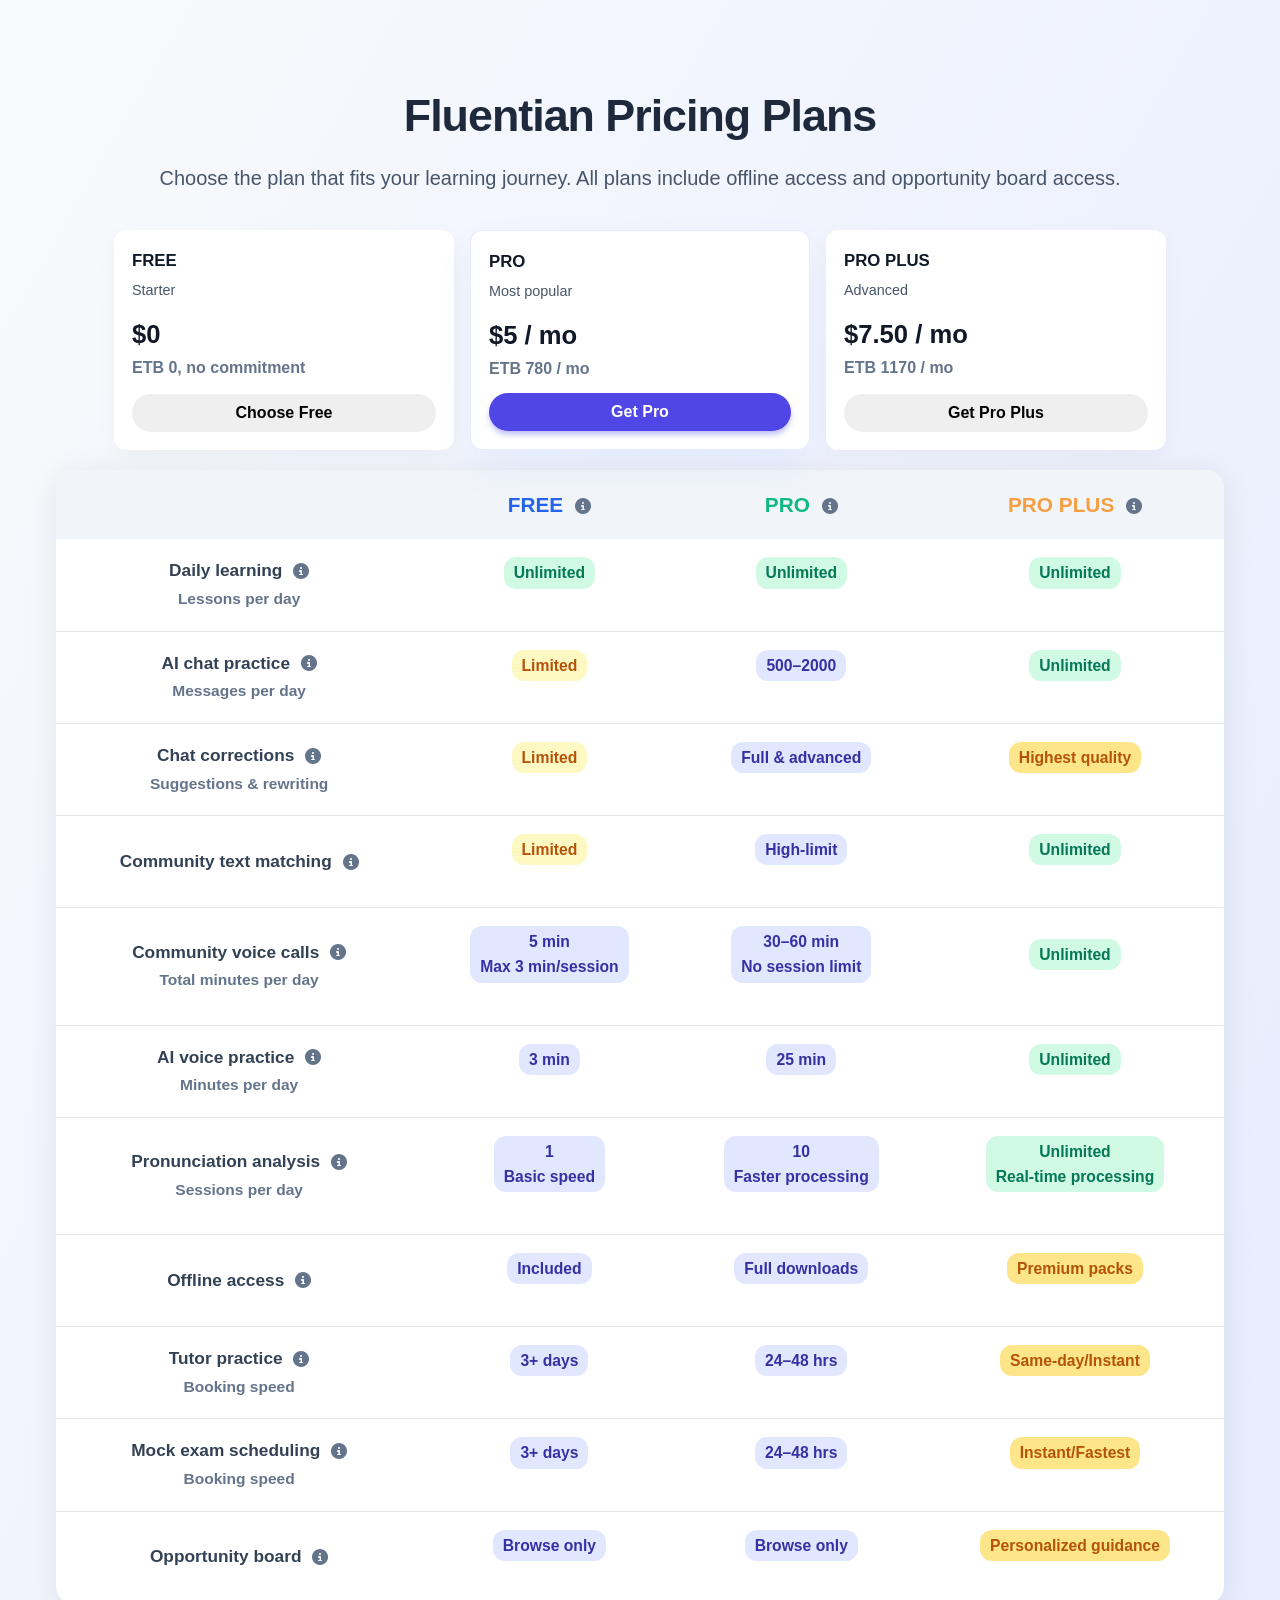
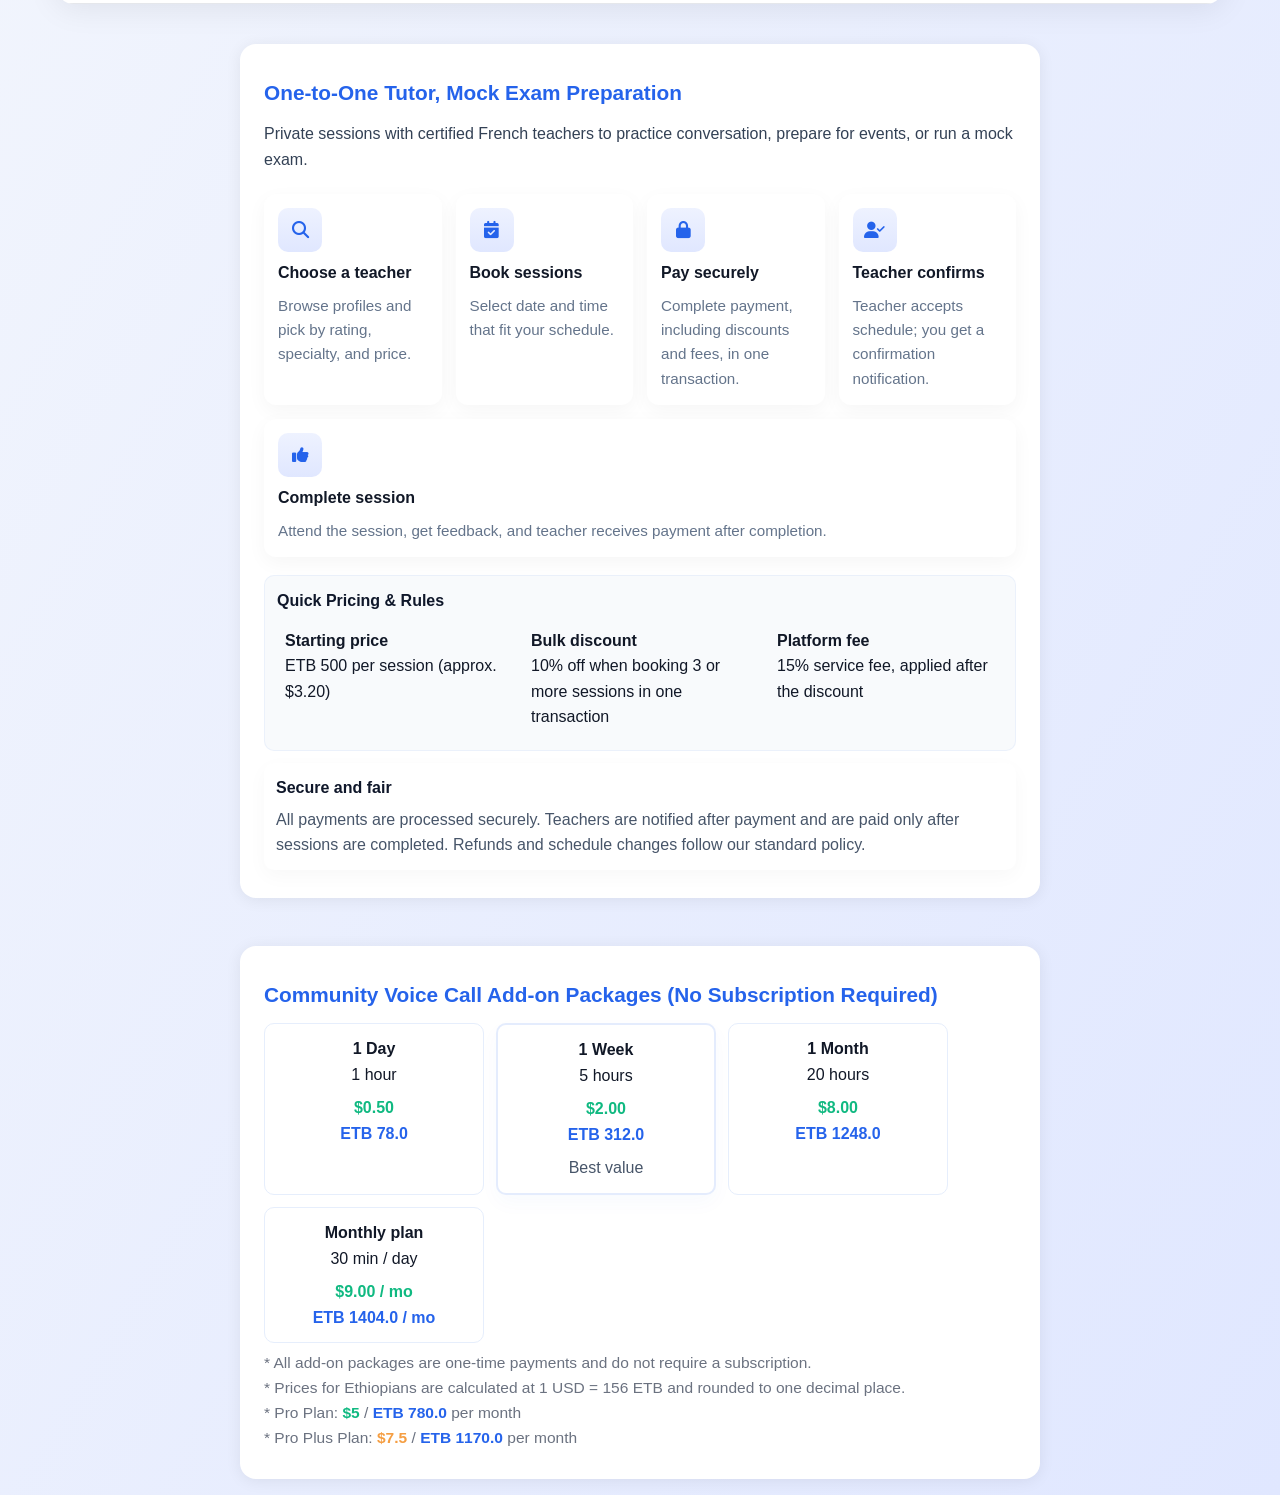
==== plan.html @ 59d79b96 "feat: enhance pricing plans with summary cards and updated tutor section" ====
<!DOCTYPE html>
<html lang="en">
<head>
        <link rel="stylesheet" href="https://cdnjs.cloudflare.com/ajax/libs/font-awesome/6.5.0/css/all.min.css">
    <meta charset="UTF-8">
    <meta name="viewport" content="width=device-width, initial-scale=1.0">
    <title>Fluentian Pricing Plans</title>
    <link rel="stylesheet" href="/styles.css">
    <style>
                .info-icon {
                    display: inline-block;
                    margin-left: 6px;
                    color: #64748b;
                    font-size: 1rem;
                    cursor: pointer;
                    vertical-align: middle;
                    position: relative;
                }
                .info-tooltip {
                    visibility: hidden;
                    opacity: 0;
                    width: 260px;
                    background: #1e293b;
                    color: #fff;
                    text-align: left;
                    border-radius: 8px;
                    padding: 10px 14px;
                    position: absolute;
                    z-index: 10;
                    left: 50%;
                    top: 120%;
                    transform: translateX(-50%);
                    font-size: 0.97rem;
                    box-shadow: 0 2px 12px rgba(0,0,0,0.13);
                    transition: opacity 0.2s;
                    pointer-events: none;
                }
                .info-icon:hover .info-tooltip,
                .info-icon:focus .info-tooltip {
                    visibility: visible;
                    opacity: 1;
                    pointer-events: auto;
                }
        body {
            font-family: 'Segoe UI', Arial, sans-serif;
            background: linear-gradient(120deg, #f8fafc 0%, #e0e7ff 100%);
            margin: 0;
            padding: 0;
        }
        .plans-container {
            max-width: 1200px;
            margin: 48px auto 0 auto;
            padding: 32px 16px 16px 16px;
        }
        .plans-title {
            text-align: center;
            font-size: 2.8rem;
            font-weight: 800;
            margin-bottom: 10px;
            color: #1e293b;
            letter-spacing: -1px;
        }
        .plans-subtitle {
            text-align: center;
            font-size: 1.25rem;
            color: #475569;
            margin-bottom: 36px;
        }
        .pricing-table {
            width: 100%;
            border-collapse: separate;
            border-spacing: 0;
            background: #fff;
            border-radius: 18px;
            box-shadow: 0 4px 32px rgba(0,0,0,0.08);
            overflow: hidden;
        }
        .pricing-table th, .pricing-table td {
            padding: 18px 12px;
            text-align: center;
            font-size: 1.08rem;
        }
        .pricing-table th {
            background: #f1f5f9;
            color: #1e293b;
            font-size: 1.15rem;
            font-weight: 700;
        }
        .pricing-table td {
            color: #334155;
            border-bottom: 1px solid #e5e7eb;
        }
        .plan-header {
            font-size: 1.3rem;
            font-weight: 700;
            color: #2563eb;
        }
        .plan-header.pro {
            color: #10b981;
        }
        .plan-header.proplus {
            color: #f59e42;
        }
        .plan-price {
            font-size: 1.5rem;
            font-weight: 800;
            margin-bottom: 2px;
        }
        .plan-price-etb {
            font-size: 1.05rem;
            color: #64748b;
            font-weight: 600;
        }
        .badge {
            display: inline-block;
            padding: 3px 10px;
            border-radius: 12px;
            font-size: 0.98rem;
            font-weight: 600;
            background: #e0e7ff;
            color: #3730a3;
        }
        .badge.unlimited {
            background: #d1fae5;
            color: #047857;
        }
        .badge.limited {
            background: #fef9c3;
            color: #b45309;
        }
        .badge.pro {
            background: #bbf7d0;
            color: #065f46;
        }
        .badge.proplus {
            background: #fde68a;
            color: #b45309;
        }
        .feature-title {
            text-align: left;
            font-weight: 600;
            color: #334155;
        }
        .feature-desc {
            font-size: 0.97rem;
            color: #64748b;
            margin-top: 2px;
        }
        @media (max-width: 900px) {
            .pricing-table th, .pricing-table td {
                padding: 12px 4px;
                font-size: 0.98rem;
            }
        }
        .addon-section {
            margin: 48px auto 0 auto;
            max-width: 800px;
            background: #fff;
            border-radius: 16px;
            box-shadow: 0 2px 16px rgba(0,0,0,0.07);
            padding: 32px 24px 28px 24px;
        }
        .addon-title {
            font-size: 1.3rem;
            font-weight: 700;
            color: #2563eb;
            margin-bottom: 12px;
        }
        .addon-table {
            width: 100%;
            border-collapse: collapse;
            margin-bottom: 12px;
        }
        .addon-table th, .addon-table td {
            border: 1px solid #e5e7eb;
            padding: 10px 8px;
            text-align: center;
        }
        .addon-table th {
            background: #f3f4f6;
            font-weight: 600;
        }
        .addon-note {
            color: #6b7280;
            font-size: 0.97rem;
            margin-top: 8px;
        }
        .price-tag {
            font-weight: 700;
            color: #10b981;
        }
        .price-tag.proplus {
            color: #f59e42;
        }
        .price-tag.etb {
            color: #2563eb;
        }
        /* Plan summary cards */
        .cards-row{display:flex;gap:16px;justify-content:center;margin-bottom:20px}
        .plan-summary{flex:1;max-width:340px;background:#fff;border-radius:12px;padding:18px;box-shadow:0 6px 20px rgba(2,6,23,0.04);display:flex;flex-direction:column}
        .plan-summary .title{font-weight:800;font-size:1.05rem}
        .plan-summary .tag{font-size:0.9rem;color:#475569;margin-top:4px}
        .plan-summary .price{font-size:1.6rem;font-weight:900;margin-top:12px}
        .plan-summary .price-sub{color:#64748b;font-weight:600}
        .plan-summary .cta{margin-top:auto}
        /* How it works component */
        .how-grid{display:flex;gap:14px;flex-wrap:wrap;margin-top:22px;margin-bottom:18px}
        .how-step{flex:1 1 160px;min-width:160px;background:#fff;border-radius:12px;padding:14px;box-shadow:0 6px 20px rgba(2,6,23,0.04);display:flex;flex-direction:column;align-items:flex-start;gap:8px}
        .how-step .icon{width:44px;height:44px;border-radius:10px;background:linear-gradient(180deg,#eef2ff,#e0e7ff);display:flex;align-items:center;justify-content:center;color:#2563eb;font-size:1.05rem}
        .how-step .step-title{font-weight:700;font-size:1rem}
        .how-step .step-sub{color:#64748b;font-size:0.95rem}
        .info-box{background:#f8fafc;border:1px solid rgba(37,99,235,0.06);padding:12px;border-radius:10px;margin-top:12px}
        .info-grid{display:flex;gap:12px;flex-wrap:wrap}
        .info-item{flex:1 1 160px;min-width:160px;padding:8px}
        .trust-note{background:#fff;padding:12px;border-radius:10px;box-shadow:0 6px 20px rgba(2,6,23,0.03);margin-top:12px}
    </style>
</head>
<body>
    <div class="plans-container">
        <div class="plans-title">Fluentian Pricing Plans</div>
        <div class="plans-subtitle">Choose the plan that fits your learning journey. All plans include offline access and opportunity board access.</div>
        <!-- Plan cards summary -->
        <div class="cards-row">
            <div class="plan-summary">
                <div class="title">FREE</div>
                <div class="tag">Starter</div>
                <div class="price">$0</div>
                <div class="price-sub">ETB 0, no commitment</div>
                <div class="cta"><button class="btn btn-outline-primary" style="width:100%;padding:10px 12px;font-weight:700;margin-top:12px">Choose Free</button></div>
            </div>
            <div class="plan-summary" style="box-shadow:0 18px 40px rgba(37,99,235,0.06);border:1px solid rgba(37,99,235,0.12)">
                <div class="title">PRO</div>
                <div class="tag">Most popular</div>
                <div class="price">$5 / mo</div>
                <div class="price-sub">ETB 780 / mo</div>
                <div class="cta"><button class="btn btn-primary" style="width:100%;padding:10px 12px;font-weight:700;margin-top:12px">Get Pro</button></div>
            </div>
            <div class="plan-summary">
                <div class="title">PRO PLUS</div>
                <div class="tag">Advanced</div>
                <div class="price">$7.50 / mo</div>
                <div class="price-sub">ETB 1170 / mo</div>
                <div class="cta"><button class="btn btn-outline-primary" style="width:100%;padding:10px 12px;font-weight:700;margin-top:12px">Get Pro Plus</button></div>
            </div>
        </div>

        <table class="pricing-table">
            <tr>
                <th class="feature-title"></th>
                <th>
                    <div class="plan-header">FREE
                        <span class="info-icon" tabindex="0">
                            <i class="fa-solid fa-circle-info"></i>
                            <span class="info-tooltip">No cost. Basic access to all core features with limited usage and slower processing.</span>
                        </span>
                    </div>
                </th>
                <th>
                    <div class="plan-header pro">PRO
                        <span class="info-icon" tabindex="0">
                            <i class="fa-solid fa-circle-info"></i>
                            <span class="info-tooltip">Paid plan with higher usage limits, faster processing, and advanced corrections.</span>
                        </span>
                    </div>
                </th>
                <th>
                    <div class="plan-header proplus">PRO PLUS
                        <span class="info-icon" tabindex="0">
                            <i class="fa-solid fa-circle-info"></i>
                            <span class="info-tooltip">Top-tier plan with unlimited usage, fastest processing, and premium features.</span>
                        </span>
                    </div>
                </th>
            </tr>
                        <!-- feature rows continue -->
            <tr>
                <td class="feature-title">Daily learning
                    <span class="info-icon" tabindex="0">
                        <i class="fa-solid fa-circle-info"></i>
                        <span class="info-tooltip">Number of language lessons you can complete each day.</span>
                    </span><br>
                    <span class="feature-desc">Lessons per day</span>
                </td>
                <td><span class="badge unlimited">Unlimited</span></td>
                <td><span class="badge unlimited">Unlimited</span></td>
                <td><span class="badge unlimited">Unlimited</span></td>
            </tr>
            <tr>
                <td class="feature-title">AI chat practice
                    <span class="info-icon" tabindex="0">
                        <i class="fa-solid fa-circle-info"></i>
                        <span class="info-tooltip">Converse with Fluentian's AI for language practice. Limit is messages you can send per day.</span>
                    </span><br>
                    <span class="feature-desc">Messages per day</span>
                </td>
                <td><span class="badge limited">Limited</span></td>
                <td><span class="badge">500–2000</span></td>
                <td><span class="badge unlimited">Unlimited</span></td>
            </tr>
            <tr>
                <td class="feature-title">Chat corrections
                    <span class="info-icon" tabindex="0">
                        <i class="fa-solid fa-circle-info"></i>
                        <span class="info-tooltip">AI-powered grammar correction and rewriting suggestions for your chat messages.</span>
                    </span><br>
                    <span class="feature-desc">Suggestions & rewriting</span>
                </td>
                <td><span class="badge limited">Limited</span></td>
                <td><span class="badge">Full & advanced</span></td>
                <td><span class="badge proplus">Highest quality</span></td>
            </tr>
            <tr>
                <td class="feature-title">Community text matching
                    <span class="info-icon" tabindex="0">
                        <i class="fa-solid fa-circle-info"></i>
                        <span class="info-tooltip">Connect with other learners for text-based language exchange and practice.</span>
                    </span>
                </td>
                <td><span class="badge limited">Limited</span></td>
                <td><span class="badge">High-limit</span></td>
                <td><span class="badge unlimited">Unlimited</span></td>
            </tr>
            <tr>
                <td class="feature-title">Community voice calls
                    <span class="info-icon" tabindex="0">
                        <i class="fa-solid fa-circle-info"></i>
                        <span class="info-tooltip">Practice speaking with other users via voice calls. Limit is total minutes per day.</span>
                    </span><br>
                    <span class="feature-desc">Total minutes per day</span>
                </td>
                <td><span class="badge">5 min<br>Max 3 min/session</span></td>
                <td><span class="badge">30–60 min<br>No session limit</span></td>
                <td><span class="badge unlimited">Unlimited</span></td>
            </tr>
            <tr>
                <td class="feature-title">AI voice practice
                    <span class="info-icon" tabindex="0">
                        <i class="fa-solid fa-circle-info"></i>
                        <span class="info-tooltip">Speak with the AI to practice pronunciation and fluency. Limit is minutes per day.</span>
                    </span><br>
                    <span class="feature-desc">Minutes per day</span>
                </td>
                <td><span class="badge">3 min</span></td>
                <td><span class="badge">25 min</span></td>
                <td><span class="badge unlimited">Unlimited</span></td>
            </tr>
            <tr>
                <td class="feature-title">Pronunciation analysis
                    <span class="info-icon" tabindex="0">
                        <i class="fa-solid fa-circle-info"></i>
                        <span class="info-tooltip">AI analyzes your pronunciation and gives feedback. Limit is sessions per day and processing speed.</span>
                    </span><br>
                    <span class="feature-desc">Sessions per day</span>
                </td>
                <td><span class="badge">1<br>Basic speed</span></td>
                <td><span class="badge">10<br>Faster processing</span></td>
                <td><span class="badge unlimited">Unlimited<br>Real-time processing</span></td>
            </tr>
            <tr>
                <td class="feature-title">Offline access
                    <span class="info-icon" tabindex="0">
                        <i class="fa-solid fa-circle-info"></i>
                        <span class="info-tooltip">Access lessons and features without an internet connection.</span>
                    </span>
                </td>
                <td><span class="badge">Included</span></td>
                <td><span class="badge">Full downloads</span></td>
                <td><span class="badge proplus">Premium packs</span></td>
            </tr>
            <tr>
                <td class="feature-title">Tutor practice
                    <span class="info-icon" tabindex="0">
                        <i class="fa-solid fa-circle-info"></i>
                        <span class="info-tooltip">Book sessions with a French teacher to practice conversation, discuss any topic, or prepare for an event.</span>
                    </span><br>
                    <span class="feature-desc">Booking speed</span>
                </td>
                <td><span class="badge">3+ days</span></td>
                <td><span class="badge">24–48 hrs</span></td>
                <td><span class="badge proplus">Same-day/Instant</span></td>
            </tr>
            <tr>
                <td class="feature-title">Mock exam scheduling
                    <span class="info-icon" tabindex="0">
                        <i class="fa-solid fa-circle-info"></i>
                        <span class="info-tooltip">Book a mock French exam to practice and assess your skills. Shows minimum waiting time for scheduling.</span>
                    </span><br>
                    <span class="feature-desc">Booking speed</span>
                </td>
                <td><span class="badge">3+ days</span></td>
                <td><span class="badge">24–48 hrs</span></td>
                <td><span class="badge proplus">Instant/Fastest</span></td>
            </tr>
                <tr>
                    <td class="feature-title">Opportunity board
                        <span class="info-icon" tabindex="0">
                            <i class="fa-solid fa-circle-info"></i>
                            <span class="info-tooltip">Browse job, internship, and learning opportunities. Pro Plus includes personalized guidance.</span>
                        </span>
                    </td>
                    <td><span class="badge">Browse only</span></td>
                    <td><span class="badge">Browse only</span></td>
                    <td><span class="badge proplus">Personalized guidance</span></td>
                </tr>
            <!-- removed duplicate price row, prices shown in cards above -->
        </table>
        <!-- Add-on Packages Section -->
                <!-- One-to-One Tutor: How It Works (visual) -->
                        <div class="addon-section" style="margin-top:40px;">
                            <div class="addon-title">One-to-One Tutor, Mock Exam Preparation</div>
                            <div style="color:#334155;margin-top:10px;">Private sessions with certified French teachers to practice conversation, prepare for events, or run a mock exam.</div>
                            <div class="how-grid">
                                <div class="how-step">
                                    <div class="icon"><i class="fa-solid fa-magnifying-glass"></i></div>
                                    <div class="step-title">Choose a teacher</div>
                                    <div class="step-sub">Browse profiles and pick by rating, specialty, and price.</div>
                                </div>
                                <div class="how-step">
                                    <div class="icon"><i class="fa-solid fa-calendar-check"></i></div>
                                    <div class="step-title">Book sessions</div>
                                    <div class="step-sub">Select date and time that fit your schedule.</div>
                                </div>
                                <div class="how-step">
                                    <div class="icon"><i class="fa-solid fa-lock"></i></div>
                                    <div class="step-title">Pay securely</div>
                                    <div class="step-sub">Complete payment, including discounts and fees, in one transaction.</div>
                                </div>
                                <div class="how-step">
                                    <div class="icon"><i class="fa-solid fa-user-check"></i></div>
                                    <div class="step-title">Teacher confirms</div>
                                    <div class="step-sub">Teacher accepts schedule; you get a confirmation notification.</div>
                                </div>
                                <div class="how-step">
                                    <div class="icon"><i class="fa-solid fa-thumbs-up"></i></div>
                                    <div class="step-title">Complete session</div>
                                    <div class="step-sub">Attend the session, get feedback, and teacher receives payment after completion.</div>
                                </div>
                            </div>
                            <div class="info-box">
                                <div style="font-weight:700;margin-bottom:6px;color:#0f172a">Quick Pricing & Rules</div>
                                <div class="info-grid">
                                    <div class="info-item"><strong>Starting price</strong><div>ETB 500 per session (approx. $3.20)</div></div>
                                    <div class="info-item"><strong>Bulk discount</strong><div>10% off when booking 3 or more sessions in one transaction</div></div>
                                    <div class="info-item"><strong>Platform fee</strong><div>15% service fee, applied after the discount</div></div>
                                </div>
                            </div>
                            <div class="trust-note">
                                <div style="font-weight:700;margin-bottom:6px;color:#0f172a">Secure and fair</div>
                                <div style="color:#475569">All payments are processed securely. Teachers are notified after payment and are paid only after sessions are completed. Refunds and schedule changes follow our standard policy.</div>
                            </div>
                        </div>
        <div class="addon-section">
            <div class="addon-title">Community Voice Call Add-on Packages (No Subscription Required)</div>
            <div style="display:flex;gap:12px;flex-wrap:wrap;margin-top:12px;">
                <div style="flex:1 1 180px;max-width:220px;background:#fff;border-radius:10px;padding:12px;text-align:center;border:1px solid #e6eefc;">
                    <div style="font-weight:700">1 Day</div>
                    <div class="meta">1 hour</div>
                    <div class="price-tag" style="margin-top:8px;font-weight:800">$0.50</div>
                    <div class="price-tag etb">ETB 78.0</div>
                </div>
                <div style="flex:1 1 180px;max-width:220px;background:#fff;border-radius:10px;padding:12px;text-align:center;border:2px solid rgba(37,99,235,0.12);box-shadow:0 8px 20px rgba(37,99,235,0.03);">
                    <div style="font-weight:700">1 Week</div>
                    <div class="meta">5 hours</div>
                    <div class="price-tag" style="margin-top:8px;font-weight:800">$2.00</div>
                    <div class="price-tag etb">ETB 312.0</div>
                    <div class="meta" style="margin-top:8px;color:#475569">Best value</div>
                </div>
                <div style="flex:1 1 180px;max-width:220px;background:#fff;border-radius:10px;padding:12px;text-align:center;border:1px solid #e6eefc;">
                    <div style="font-weight:700">1 Month</div>
                    <div class="meta">20 hours</div>
                    <div class="price-tag" style="margin-top:8px;font-weight:800">$8.00</div>
                    <div class="price-tag etb">ETB 1248.0</div>
                </div>
                <div style="flex:1 1 180px;max-width:220px;background:#fff;border-radius:10px;padding:12px;text-align:center;border:1px solid #e6eefc;">
                    <div style="font-weight:700">Monthly plan</div>
                    <div class="meta">30 min / day</div>
                    <div class="price-tag" style="margin-top:8px;font-weight:800">$9.00 / mo</div>
                    <div class="price-tag etb">ETB 1404.0 / mo</div>
                </div>
            </div>
            <div class="addon-note">
                * All add-on packages are one-time payments and do not require a subscription.<br>
                * Prices for Ethiopians are calculated at 1 USD = 156 ETB and rounded to one decimal place.<br>
                * Pro Plan: <span class="price-tag">$5</span> / <span class="price-tag etb">ETB 780.0</span> per month<br>
                * Pro Plus Plan: <span class="price-tag proplus">$7.5</span> / <span class="price-tag etb">ETB 1170.0</span> per month
            </div>
        </div>
    </div>
</body>
</html>
---- styles.css ----
:root {
    /* Colors */
    --primary: #4F46E5;
    --primary-light: #818CF8;
    --secondary: #06B6D4;
    --dark: #1F2937;
    --light: #F9FAFB;
    --gray: #6B7280;
    --text-main: #111827;
    --text-secondary: #4B5563;
    
    /* Gradients */
    --bg-gradient: linear-gradient(135deg, #F9FAFB 0%, #EFF6FF 100%);
    --text-gradient: linear-gradient(90deg, #4F46E5 0%, #06B6D4 100%);
    --card-bg: rgba(255, 255, 255, 0.9);
    
    /* Shadows */
    --shadow-sm: 0 1px 2px 0 rgba(0, 0, 0, 0.05);
    --shadow-md: 0 4px 6px -1px rgba(0, 0, 0, 0.1), 0 2px 4px -1px rgba(0, 0, 0, 0.06);
    --shadow-lg: 0 10px 15px -3px rgba(0, 0, 0, 0.1), 0 4px 6px -2px rgba(0, 0, 0, 0.05);
    
    /* Spacing */
    --container-width: 1200px;
    --radius-md: 0.5rem;
    --radius-lg: 1rem;
    --radius-full: 9999px;
    
    /* Transition */
    --transition: all 0.3s cubic-bezier(0.4, 0, 0.2, 1);
}

/* Dark Mode Variables */
body.dark-mode {
    --text-main: #F9FAFB;
    --text-secondary: #D1D5DB;
    --bg-gradient: linear-gradient(135deg, #111827 0%, #0F172A 100%);
    --card-bg: rgba(31, 41, 55, 0.8);
    --light: #1F2937;
}

* {
    margin: 0;
    padding: 0;
    box-sizing: border-box;
    font-family: 'Inter', sans-serif;
}

html {
    scroll-behavior: smooth;
    overflow-x: hidden;
}

body {
    background: var(--bg-gradient);
    color: var(--text-main);
    line-height: 1.6;
    transition: background 0.3s ease, color 0.3s ease;
}

h1, h2, h3, h4, .logo-text {
    font-family: 'Poppins', sans-serif;
    color: var(--text-main);
}

a {
    text-decoration: none;
    color: inherit;
}

ul {
    list-style: none;
}

.container {
    max-width: var(--container-width);
    margin: 0 auto;
    padding: 0 20px;
}

.gradient-text, .highlight {
    background: var(--text-gradient);
    -webkit-background-clip: text;
    -webkit-text-fill-color: transparent;
    font-weight: 700;
}

.btn {
    display: inline-block;
    padding: 12px 28px;
    border-radius: var(--radius-full);
    font-weight: 600;
    cursor: pointer;
    transition: var(--transition);
    border: none;
    font-size: 1rem;
}

.btn-primary {
    background: var(--primary);
    color: white;
    box-shadow: 0 4px 6px -1px rgba(79, 70, 229, 0.4);
}

.btn-primary:hover {
    transform: translateY(-2px);
    box-shadow: 0 8px 10px -2px rgba(79, 70, 229, 0.5);
    background: #4338ca;
}

/* Navbar */
.navbar {
    position: fixed;
    top: 0;
    width: 100%;
    z-index: 1000;
    padding: 20px 0;
    transition: var(--transition);
    -webkit-backdrop-filter: blur(10px);
    backdrop-filter: blur(10px);
    background: rgba(255, 255, 255, 0.1);
}

.navbar.scrolled {
    background: var(--card-bg);
    box-shadow: var(--shadow-sm);
    padding: 15px 0;
}

.navbar .container {
    display: flex;
    justify-content: space-between;
    align-items: center;
}

.logo {
    display: flex;
    align-items: center;
    gap: 12px;
    font-size: 1.5rem;
    font-weight: 700;
}

.logo-img {
    height: 40px;
    width: auto;
    border-radius: 8px;
}

.nav-links {
    display: flex;
    align-items: center;
    gap: 32px;
}

.nav-links a {
    font-weight: 500;
    font-size: 0.95rem;
    transition: color 0.2s;
    color: var(--text-secondary);
}

.nav-links a:hover {
    color: var(--primary);
}

.nav-cta {
    padding: 10px 24px;
    font-size: 0.9rem;
}

.theme-toggle {
    background: none;
    border: none;
    cursor: pointer;
    font-size: 1.2rem;
    color: var(--text-secondary);
    transition: color 0.2s;
}

.theme-toggle:hover {
    color: var(--primary);
}

.mobile-menu-btn {
    display: none;
    font-size: 1.5rem;
    cursor: pointer;
}

/* Mobile Menu */
.mobile-menu {
    position: fixed;
    top: 0;
    left: 100%;
    width: 100%;
    height: 100vh;
    background: var(--card-bg);
    z-index: 2000;
    transition: left 0.3s ease;
    display: flex;
    flex-direction: column;
    padding: 20px;
    /* Ensure dark text in light mode, light text in dark mode is handled by body inheritance usually, 
       but mobile-menu sits on top. 
       Let's ensure it uses var(--card-bg) which is dark in dark mode. */
    color: var(--text-main);
}

/* Partners Section */
.partners-section {
    padding: 20px 0;
    text-align: center;
    background: rgba(255, 255, 255, 0.4);
}

.partners-title {
    font-size: 0.8rem;
    color: var(--text-secondary);
    text-transform: uppercase;
    letter-spacing: 1.5px;
    margin-bottom: 16px;
    font-weight: 600;
}

.partners-grid {
    display: flex;
    justify-content: center;
    gap: 32px;
}

.partner-card {
    transition: var(--transition);
}

.partner-logo {
    display: flex;
    align-items: center;
    gap: 12px;
    font-weight: 700;
    font-size: 0.95rem;
    color: #4B5563;
    background: white;
    padding: 10px 20px;
    border-radius: 50px;
    box-shadow: var(--shadow-sm);
    animation: float 4s ease-in-out infinite;
    cursor: pointer;
}

.hcl-logo-img {
    width: 30px;
    height: 30px;
    border-radius: 50%;
    object-fit: cover;
}

.placeholder-logo {
    display: none;
}

/* Cultural Feature Specific */
.cultural-card {
    border-color: #FCD34D;
}
.culture-icon {
    background: linear-gradient(135deg, #F59E0B, #D97706);
}

/* Contribution Section */
.contribution-section {
    padding: 100px 0;
    background: linear-gradient(to bottom, transparent, rgba(79, 70, 229, 0.05));
}

.contribution-grid {
    display: grid;
    grid-template-columns: repeat(auto-fit, minmax(300px, 1fr));
    gap: 30px;
}

.contrib-card {
    background: var(--card-bg);
    padding: 32px;
    border-radius: var(--radius-lg);
    box-shadow: var(--shadow-sm);
    transition: var(--transition);
    border: 1px solid rgba(0,0,0,0.05);
    text-align: center;
    display: flex;
    flex-direction: column;
    align-items: center;
    cursor: pointer;
}

.contrib-card:hover {
    transform: translateY(-8px);
    box-shadow: var(--shadow-lg);
}

.c-icon {
    font-size: 2rem;
    color: var(--primary);
    margin-bottom: 20px;
    background: #EEF2FF;
    width: 60px;
    height: 60px;
    border-radius: 50%;
    display: flex;
    align-items: center;
    justify-content: center;
}

.contrib-card h3 {
    margin-bottom: 12px;
}

.contrib-card p {
    color: var(--text-secondary);
    margin-bottom: 24px;
    flex-grow: 1;
}

.c-link {
    font-weight: 600;
    color: var(--primary);
    display: flex;
    align-items: center;
    gap: 8px;
    transition: gap 0.2s;
}

.c-link:hover {
    gap: 12px;
}

.c-socials {
    display: flex;
    gap: 16px;
    font-size: 1.5rem;
    color: var(--text-secondary);
}

.c-socials a:hover {
    color: var(--primary);
}

.contact-direct {
    text-align: center;
    margin-top: 50px;
    color: var(--text-secondary);
}

.contact-direct a {
    color: var(--primary);
    text-decoration: underline;
}

/* Team Section */
.team-section {
    padding: 80px 0;
}

.team-grid {
    display: flex;
    justify-content: center;
    gap: 40px;
    flex-wrap: wrap;
}

.team-card {
    background: var(--card-bg);
    padding: 30px;
    border-radius: 20px;
    text-align: center;
    width: 250px;
    box-shadow: var(--shadow-sm);
    transition: var(--transition);
    cursor: pointer;
}

.team-card:hover {
    transform: translateY(-5px);
    box-shadow: var(--shadow-md);
}

.member-img {
    width: 100px;
    height: 100px;
    background: #E5E7EB;
    border-radius: 50%;
    margin: 0 auto 20px;
    display: flex;
    align-items: center;
    justify-content: center;
    font-size: 2.5rem;
    color: #9CA3AF;
    overflow: hidden;
}

.role {
    color: var(--primary);
    font-weight: 500;
    font-size: 0.9rem;
    margin-bottom: 12px;
}

.team-social {
    color: #6B7280;
    font-size: 0.85rem;
    display: inline-flex;
    align-items: center;
    gap: 6px;
}

.team-social:hover {
    color: #0077b5;
}

/* FAQ Section */
.faq-section {
    padding: 60px 0;
    max-width: 800px;
    margin: 0 auto;
}

.accordion-item {
    border-bottom: 1px solid rgba(0,0,0,0.1);
    margin-bottom: 10px;
}

.accordion-header {
    background: var(--card-bg);
    padding: 20px;
    font-weight: 600;
    cursor: pointer;
    display: flex;
    justify-content: space-between;
    align-items: center;
    border-radius: 8px;
    transition: background 0.2s;
}

.accordion-header:hover {
    background: rgba(79, 70, 229, 0.05);
}

.accordion-header.active .fa-chevron-down {
    transform: rotate(180deg);
}

.accordion-content {
    background: var(--card-bg);
    max-height: 0;
    overflow: hidden;
    transition: max-height 0.3s ease-out;
    padding: 0 20px;
    border-radius: 0 0 8px 8px;
}

.accordion-content p {
    padding: 15px 0 25px;
    color: var(--text-secondary);
}

/* Messages */
#form-msg {
    margin-top: 10px;
    color: #10B981;
    font-weight: 600;
}

/* Dark Mode Overrides for New Sections */
body.dark-mode .launch-card {
    background: #1F2937; /* Dark gray */
    border-color: #374151;
}

body.dark-mode .status-badge {
    background: rgba(16, 185, 129, 0.2);
    color: #34D399;
}

body.dark-mode .launch-form input {
    background: #374151;
    border-color: #4B5563;
    color: white;
}

body.dark-mode .store-btn.web-btn {
    background: #1F2937;
    color: white;
    border-color: #4B5563;
}

body.dark-mode .main-progress-bar {
    background: #374151;
}

body.dark-mode .progress-label {
    color: #D1D5DB;
}

body.dark-mode .launch-text {
    color: #9CA3AF;
}

body.dark-mode .platforms-preview h3 {
    color: #9CA3AF;
}

body.dark-mode .perk-item {
    color: #E5E7EB;
}

/* Base Styles */
.mobile-menu.active {
    left: 0;
}

.mobile-menu-header {
    display: flex;
    justify-content: space-between;
    align-items: center;
    margin-bottom: 40px;
}

.close-menu-btn {
    background: none;
    border: none;
    font-size: 1.8rem;
    cursor: pointer;
    color: var(--text-main);
}

.mobile-links {
    display: flex;
    flex-direction: column;
    gap: 24px;
    align-items: center;
}

.mobile-links a {
    font-size: 1.2rem;
    font-weight: 600;
}

/* Hero Section */
.hero {
    padding-top: 140px;
    padding-bottom: 80px;
    position: relative;
    overflow: hidden;
}

.hero-container {
    display: grid;
    grid-template-columns: 1fr 1fr;
    gap: 60px;
    align-items: center;
}

.badge {
    display: inline-block;
    padding: 6px 12px;
    background: rgba(79, 70, 229, 0.1);
    color: var(--primary);
    border-radius: var(--radius-full);
    font-size: 0.85rem;
    font-weight: 600;
    margin-bottom: 24px;
}

.hero h1 {
    font-size: 3.5rem;
    line-height: 1.2;
    margin-bottom: 24px;
    letter-spacing: -0.02em;
}

.hero-text {
    font-size: 1.2rem;
    color: var(--text-secondary);
    margin-bottom: 40px;
    max-width: 500px;
}

.hero-form {
    margin-bottom: 40px;
}

.input-group {
    display: flex;
    gap: 12px;
}

.input-group input {
    flex: 1;
    padding: 12px 20px;
    border-radius: var(--radius-full);
    border: 1px solid #E5E7EB;
    outline: none;
    font-size: 1rem;
    transition: var(--transition);
    background: var(--card-bg);
    color: var(--text-main);
}

.input-group input:focus {
    border-color: var(--primary);
    box-shadow: 0 0 0 3px rgba(79, 70, 229, 0.1);
}

.supported-preview {
    display: flex;
    align-items: center;
    gap: 16px;
    font-size: 0.9rem;
    color: var(--text-secondary);
}

.lang-icons {
    display: flex;
    gap: 8px;
    font-size: 1.5rem;
}

/* Hero Mockup */
.hero-visual {
    position: relative;
}

.app-mockup {
    background: var(--card-bg);
    border-radius: 20px;
    box-shadow: var(--shadow-lg);
    padding: 20px;
    border: 1px solid rgba(0,0,0,0.05);
    position: relative;
    backdrop-filter: blur(10px);
}

.mockup-header {
    display: flex;
    gap: 6px;
    margin-bottom: 20px;
}

.dot {
    width: 10px;
    height: 10px;
    border-radius: 50%;
    background: #E5E7EB;
}

.dot:nth-child(1) { background: #EF4444; }
.dot:nth-child(2) { background: #F59E0B; }
.dot:nth-child(3) { background: #10B981; }

.mockup-screen {
    background: var(--light);
    border-radius: 12px;
    padding: 20px;
    min-height: 300px;
}

.chat-bubble {
    padding: 12px 16px;
    border-radius: 12px;
    margin-bottom: 12px;
    max-width: 80%;
    font-size: 0.9rem;
}

.chat-bubble.left {
    background: white;
    border-bottom-left-radius: 2px;
    box-shadow: var(--shadow-sm);
    color: #374151;
}

.chat-bubble.right.ai {
    background: var(--primary);
    color: white;
    margin-left: auto;
    border-bottom-right-radius: 2px;
}

.lesson-card {
    background: white;
    padding: 12px;
    border-radius: 12px;
    margin-top: 20px;
    display: flex;
    align-items: center;
    gap: 12px;
    box-shadow: var(--shadow-sm);
}

.lesson-icon {
    width: 40px;
    height: 40px;
    background: #EEF2FF;
    color: var(--primary);
    border-radius: 8px;
    display: flex;
    align-items: center;
    justify-content: center;
}

.lesson-info {
    flex: 1;
}

.lesson-info h4 {
    font-size: 0.9rem;
    margin-bottom: 4px;
    color: #111827;
}

.progress-bar {
    height: 4px;
    background: #E5E7EB;
    border-radius: 2px;
    width: 100%;
}

.progress-bar .fill {
    height: 100%;
    background: var(--secondary);
    border-radius: 2px;
}

.float-card {
    position: absolute;
    background: white;
    padding: 10px 16px;
    border-radius: var(--radius-full);
    box-shadow: var(--shadow-lg);
    font-size: 0.9rem;
    font-weight: 600;
    color: var(--text-main);
    display: flex;
    align-items: center;
    gap: 8px;
    animation: float 3s ease-in-out infinite;
}

.float-1 { top: 40px; right: -20px; animation-delay: 0s; }
.float-2 { bottom: 40px; left: -20px; animation-delay: 1.5s; }

.float-card i { color: var(--primary); }

@keyframes float {
    0%, 100% { transform: translateY(0); }
    50% { transform: translateY(-10px); }
}

/* Challenge Section */
.challenge-section {
    padding: 100px 0;
}

.section-header {
    text-align: center;
    max-width: 600px;
    margin: 0 auto 60px;
}

.section-header h2 {
    font-size: 2.5rem;
    margin-bottom: 16px;
}

.section-header p {
    color: var(--text-secondary);
    font-size: 1.1rem;
}

.card-grid {
    display: grid;
    grid-template-columns: repeat(auto-fit, minmax(250px, 1fr));
    gap: 32px;
}

.feature-card {
    background: var(--card-bg);
    padding: 32px;
    border-radius: var(--radius-lg);
    box-shadow: var(--shadow-sm);
    transition: var(--transition);
    border: 1px solid rgba(0,0,0,0.03);
    text-align: left;
}

.feature-card:hover {
    transform: translateY(-8px);
    box-shadow: var(--shadow-lg);
    border-color: rgba(79, 70, 229, 0.3);
}

.icon-box {
    width: 50px;
    height: 50px;
    border-radius: 12px;
    display: flex;
    align-items: center;
    justify-content: center;
    font-size: 1.5rem;
    margin-bottom: 20px;
}

.icon-box.warning {
    background: #FFF7ED;
    color: #F97316;
}

.feature-card h3 {
    margin-bottom: 12px;
    font-size: 1.25rem;
}

.feature-card p {
    color: var(--text-secondary);
    font-size: 0.95rem;
}

/* Solution Section */
.solution-section {
    padding: 100px 0;
    background: rgba(79, 70, 229, 0.03);
}

.solutions-grid {
    display: grid;
    grid-template-columns: repeat(2, 1fr);
    gap: 32px;
}

.solution-card {
    background: var(--card-bg);
    padding: 24px;
    border-radius: var(--radius-lg);
    display: flex;
    gap: 20px;
    align-items: flex-start;
    transition: var(--transition);
    border: 1px solid rgba(0,0,0,0.05);
}

.solution-card:hover {
    background: white;
    box-shadow: var(--shadow-md);
}

.solution-card:last-child {
    grid-column: span 2;
    max-width: 600px;
    margin: 0 auto;
    width: 100%;
}

.sol-icon {
    width: 48px;
    height: 48px;
    min-width: 48px;
    border-radius: 50%;
    background: linear-gradient(135deg, var(--primary), var(--secondary));
    color: white;
    display: flex;
    align-items: center;
    justify-content: center;
    font-size: 1.2rem;
}

.sol-content h3 {
    margin-bottom: 8px;
    font-size: 1.1rem;
}

.sol-content p {
    color: var(--text-secondary);
    font-size: 0.95rem;
}

/* Preview Section */
.preview-section {
    padding: 100px 0;
}

.preview-block {
    display: flex;
    align-items: center;
    justify-content: space-between;
    gap: 60px;
    margin-bottom: 120px;
}

.preview-block:last-child {
    margin-bottom: 0;
}

/* .preview-block.reverse {
    flex-direction: row-reverse;
} */

.preview-text {
    flex: 1;
}

.preview-text h3 {
    font-size: 2rem;
    margin-bottom: 20px;
}

.preview-text p {
    color: var(--text-secondary);
    font-size: 1.1rem;
    margin-bottom: 24px;
}

.check-list li {
    display: flex;
    align-items: center;
    gap: 10px;
    margin-bottom: 12px;
    color: var(--text-main);
    font-weight: 500;
}

.check-list i {
    color: var(--secondary);
}

.preview-visual {
    flex: 1;
}

.visual-card {
    background: var(--card-bg);
    border-radius: 24px;
    padding: 30px;
    box-shadow: var(--shadow-lg);
    position: relative;
    overflow: hidden;
}

.lesson-row {
    display: flex;
    align-items: center;
    gap: 16px;
    padding: 16px;
    background: white;
    border-radius: 12px;
    margin-bottom: 16px;
    box-shadow: var(--shadow-sm);
    color: #111827;
}

.lesson-row.active {
    border: 2px solid var(--primary);
}

.l-icon {
    font-size: 1.5rem;
}

.l-info {
    flex: 1;
}

.l-info span {
    display: block;
    font-weight: 600;
    font-size: 1rem;
}

.l-info small {
    color: #6B7280;
}

/* AI Chat Preview Styles */
.ai-chat-card .msg {
    margin-bottom: 12px;
    padding: 10px 14px;
    border-radius: 12px;
    font-size: 0.9rem;
    max-width: 85%;
}

.ai-chat-card .msg.bot {
    background: #EEF2FF;
    color: var(--primary);
    border-bottom-left-radius: 2px;
}

.ai-chat-card .msg.user {
    background: #F3F4F6;
    color: #374151;
    margin-left: auto;
    border-bottom-right-radius: 2px;
}

.ai-typing span {
    display: inline-block;
    width: 6px;
    height: 6px;
    background: #9CA3AF;
    border-radius: 50%;
    margin-right: 4px;
    animation: typing 1s infinite ease-in-out;
}

.ai-typing span:nth-child(2) { animation-delay: 0.2s; }
.ai-typing span:nth-child(3) { animation-delay: 0.4s; }

@keyframes typing {
    0%, 100% { transform: translateY(0); }
    50% { transform: translateY(-5px); }
}

/* Languages Section */
.languages-section {
    padding: 100px 0;
    background: var(--light);
}

.lang-grid {
    display: flex;
    justify-content: center;
    align-items: center;
    gap: 30px;
    flex-wrap: wrap;
}

.lang-card {
    background: var(--card-bg);
    padding: 30px 40px;
    border-radius: var(--radius-lg);
    text-align: center;
    box-shadow: var(--shadow-sm);
    transition: var(--transition);
    min-width: 200px;
    cursor: pointer;
    border: 1px solid rgba(0,0,0,0.05);
}

.lang-card:hover {
    transform: translateY(-5px);
    box-shadow: var(--shadow-md);
}

.flag-lg {
    width: 60px;
    height: 40px;
    object-fit: cover;
    border-radius: 6px;
    box-shadow: 0 4px 6px rgba(0,0,0,0.1);
    margin-bottom: 16px;
}

.flag-icon-sm {
    width: 28px;
    height: 20px;
    object-fit: cover;
    border-radius: 4px;
    box-shadow: 0 2px 4px rgba(0,0,0,0.1);
}

.lang-connector {
    color: var(--primary-light);
    font-size: 1.5rem;
    animation: pulse 2s infinite;
}

@keyframes pulse {
    0% { transform: scale(1); opacity: 0.5; }
    50% { transform: scale(1.1); opacity: 1; }
    100% { transform: scale(1); opacity: 0.5; }
}

.lang-card h4 {
    font-size: 1.2rem;
    margin-bottom: 8px;
    font-weight: 700;
}

.lang-tag {
    display: inline-block;
    padding: 4px 10px;
    border-radius: 20px;
    font-size: 0.75rem;
    font-weight: 600;
    text-transform: uppercase;
}

.lang-tag.target {
    background: rgba(79, 70, 229, 0.1);
    color: var(--primary);
}

.lang-tag.source {
    background: #F3F4F6;
    color: #6B7280;
}

.lang-card.coming-soon {
    border: 2px dashed #D1D5DB;
    background: transparent;
    box-shadow: none;
    display: flex;
    flex-direction: column;
    justify-content: center;
    min-height: 180px;
}

.plus-icon {
    font-size: 2rem;
    color: #9CA3AF;
    margin-bottom: 12px;
}

.problem-hook {
    font-size: 1.1rem;
    font-weight: 700;
    color: var(--text-main);
    margin-bottom: 10px;
}

.steps-section {
    padding: 90px 0;
    background: white;
}

.steps-grid {
    display: grid;
    grid-template-columns: repeat(3, 1fr);
    gap: 20px;
}

.step-card {
    background: var(--card-bg);
    border: 1px solid rgba(0, 0, 0, 0.06);
    border-radius: 18px;
    padding: 28px;
    box-shadow: var(--shadow-sm);
}

.step-card h3 {
    margin-bottom: 10px;
    font-size: 1.2rem;
}

.step-card p {
    color: var(--text-secondary);
}

.opportunity-line {
    margin-top: 34px;
    text-align: center;
}

.opportunity-line p {
    margin: 0;
}

.opportunity-line p + p {
    margin-top: 6px;
    color: var(--text-secondary);
}

/* Launch Section Refined */
.launch-section {
    padding: 120px 0;
    background: linear-gradient(180deg, var(--light) 0%, #EEF2FF 100%);
    position: relative;
    overflow: hidden;
}

.launch-container {
    display: flex;
    justify-content: center;
}

.launch-card {
    background: white;
    padding: 60px;
    border-radius: 30px;
    box-shadow: 0 20px 40px -5px rgba(0, 0, 0, 0.1);
    max-width: 900px;
    width: 100%;
    text-align: center;
    border: 1px solid rgba(255, 255, 255, 0.5);
    position: relative;
    z-index: 10;
}

.status-badge {
    background: #DCFCE7;
    color: #166534;
    padding: 6px 16px;
    border-radius: 20px;
    font-size: 0.85rem;
    font-weight: 700;
    margin-bottom: 24px;
    display: inline-block;
}

.launch-card h2 {
    font-size: 3rem;
    margin-bottom: 16px;
    line-height: 1.1;
}

.launch-text {
    font-size: 1.1rem;
    color: var(--text-secondary);
    margin-bottom: 40px;
    max-width: 600px;
    margin-left: auto;
    margin-right: auto;
}

/* Progress Bar */
.progress-container {
    margin: 0 auto 50px;
    max-width: 500px;
    text-align: left;
}

.progress-label {
    display: flex;
    justify-content: space-between;
    margin-bottom: 8px;
    font-weight: 600;
    font-size: 0.9rem;
    color: var(--text-main);
}

.main-progress-bar {
    height: 10px;
    background: #F3F4F6;
    border-radius: 10px;
    overflow: hidden;
    margin-bottom: 8px;
}

.progress-fill {
    height: 100%;
    background: linear-gradient(90deg, var(--primary) 0%, var(--secondary) 100%);
    border-radius: 10px;
    transition: width 1.5s ease-out;
}

.launch-meta {
    font-size: 0.8rem;
    color: var(--text-secondary);
    text-align: right;
}

/* Real-time Waitlist Counter */
.waitlist-live {
    display: inline-flex;
    align-items: center;
    gap: 8px;
    background: white;
    padding: 6px 14px;
    border-radius: 20px;
    margin-bottom: 24px;
    font-size: 0.9rem;
    box-shadow: var(--shadow-sm);
    color: #4B5563;
    animation: fadeIn 1s;
}

.live-pulse {
    width: 8px;
    height: 8px;
    background: #10B981;
    border-radius: 50%;
    box-shadow: 0 0 0 0 rgba(16, 185, 129, 0.7);
    animation: pulse-green 2s infinite;
}

#waitlist-count {
    font-weight: 700;
    color: var(--primary);
    transition: transform 0.2s ease;
    display: inline-block;
}

@keyframes pulse-green {
    0% {
        transform: scale(0.95);
        box-shadow: 0 0 0 0 rgba(16, 185, 129, 0.7);
    }
    
    70% {
        transform: scale(1);
        box-shadow: 0 0 0 6px rgba(16, 185, 129, 0);
    }
    
    100% {
        transform: scale(0.95);
        box-shadow: 0 0 0 0 rgba(16, 185, 129, 0);
    }
}

@keyframes fadeIn {
    from { opacity: 0; transform: translateY(10px); }
    to { opacity: 1; transform: translateY(0); }
}

/* Launch Form */
.launch-form {
    display: flex;
    gap: 12px;
    max-width: 550px;
    margin: 0 auto 50px;
}

.input-wrapper {
    flex: 1;
    position: relative;
}

.form-icon {
    position: absolute;
    left: 20px;
    top: 50%;
    transform: translateY(-50%);
    color: #9CA3AF;
}

.launch-form input {
    width: 100%;
    padding: 16px 20px 16px 50px;
    border-radius: var(--radius-full);
    border: 1px solid #E5E7EB;
    outline: none;
    font-size: 1rem;
    background: #F9FAFB;
    transition: var(--transition);
}

.launch-form input:focus {
    background: white;
    border-color: var(--primary);
    box-shadow: 0 0 0 4px rgba(79, 70, 229, 0.1);
}

.btn-large {
    padding: 16px 32px;
    font-size: 1.1rem;
    white-space: nowrap;
    display: flex;
    align-items: center;
    gap: 8px;
}

/* Waitlist Perks */
.waitlist-perks {
    display: flex;
    justify-content: center;
    gap: 30px;
    margin-bottom: 40px;
    flex-wrap: wrap;
}

.perk-item {
    font-size: 0.95rem;
    color: var(--text-main);
    display: flex;
    align-items: center;
    gap: 8px;
}

.perk-item i {
    color: #10B981;
}

/* Platforms Preview */
.platforms-preview {
    border-top: 1px solid #F3F4F6;
    padding-top: 40px;
}

.platforms-preview h3 {
    font-size: 1.1rem;
    color: var(--text-secondary);
    margin-bottom: 24px;
    font-weight: 500;
}

.store-buttons {
    display: flex;
    justify-content: center;
    gap: 20px;
    flex-wrap: wrap;
}

.store-btn {
    background: #111827;
    color: white;
    border: none;
    padding: 10px 24px;
    border-radius: 12px;
    display: flex;
    align-items: center;
    gap: 12px;
    cursor: pointer;
    transition: var(--transition);
    text-align: left;
    min-width: 180px;
}

.store-btn:hover {
    transform: translateY(-3px);
    box-shadow: 0 10px 20px -5px rgba(0, 0, 0, 0.2);
    background: #1F2937;
}

.store-btn i {
    font-size: 2rem;
}

.btn-text {
    display: flex;
    flex-direction: column;
    line-height: 1.2;
}

.btn-text small {
    font-size: 0.7rem;
    opacity: 0.8;
}

.btn-text span {
    font-size: 1.1rem;
    font-weight: 600;
}

.store-btn.web-btn {
    background: white;
    color: #111827;
    border: 1px solid #E5E7EB;
}

.store-btn.web-btn:hover {
    background: #F9FAFB;
    border-color: #D1D5DB;
}

/* Footer */
footer {
    padding: 80px 0 30px;
    background: var(--light);
}

.footer-container {
    display: flex;
    justify-content: space-between;
    align-items: center;
    margin-bottom: 40px;
    border-bottom: 1px solid rgba(0,0,0,0.05);
    padding-bottom: 40px;
}

.footer-logo {
    margin-bottom: 12px;
    display: inline-flex;
}

.footer-socials {
    display: flex;
    gap: 20px;
}

.social-link {
    width: 40px;
    height: 40px;
    border-radius: 50%;
    background: rgba(79, 70, 229, 0.1);
    color: var(--primary);
    display: flex;
    align-items: center;
    justify-content: center;
    transition: var(--transition);
}

.social-link:hover {
    background: var(--primary);
    color: white;
}

.footer-bottom {
    text-align: center;
    color: var(--text-secondary);
    font-size: 0.9rem;
}

/* Scroll Reveal CSS */
.reveal-up, .reveal-left, .reveal-right, .reveal-scale {
    opacity: 0;
    transition: all 0.8s ease-out;
}

.reveal-up { transform: translateY(50px); }
.reveal-left { transform: translateX(-50px); }
.reveal-right { transform: translateX(50px); }
.reveal-scale { transform: scale(0.9); }

.reveal-active {
    opacity: 1;
    transform: translate(0) scale(1);
}

/* Responsive */
@media (max-width: 900px) {
    .hero-container, .preview-block, .preview-block.reverse {
        grid-template-columns: 1fr;
        flex-direction: column;
        text-align: center;
    }

    .hero-container {
        display: flex;
        flex-direction: column;
        gap: 60px;
    }

    .hero-content {
        align-items: center;
        display: flex;
        flex-direction: column;
    }
    
    .input-group {
        width: 100%;
    }

    .float-card {
        display: none; 
    }

    .solutions-grid {
        grid-template-columns: 1fr;
    }
    
    .solution-card:last-child {
        grid-column: span 1;
    }

    .nav-links, .nav-cta {
        display: none;
    }

    .mobile-menu-btn {
        display: block;
        color: var(--text-main);
    }

    .hero h1 {
        font-size: 2.5rem;
    }
    
    .preview-text {
        text-align: center;
    }
    
    .preview-visual {
        width: 100%;
    }
    
    .launch-form {
        flex-direction: column;
    }
}

/* New Partner Section Styles */
.partners-grid-new {
    display: flex;
    justify-content: center;
    align-items: center;
    gap: 60px;
    flex-wrap: wrap;
    margin-top: 40px;
}

.partner-item {
    transition: transform 0.3s ease;
    padding: 20px;
    border-radius: 12px;
    background: rgba(255,255,255,0.5);
    cursor: pointer;
}

.partner-item:hover {
    transform: translateY(-5px);
    background: white;
    box-shadow: var(--shadow-sm);
}

.partner-img {
    height: 50px;
    width: auto;
    object-fit: contain;
    filter: grayscale(100%);
    opacity: 0.7;
    transition: all 0.3s ease;
}

.partner-item:hover .partner-img {
    filter: grayscale(0);
    opacity: 1;
}

/* Modal Styles */
.modal {
    display: none;
    position: fixed;
    z-index: 1000;
    left: 0;
    top: 0;
    width: 100%;
    height: 100%;
    background-color: rgba(0,0,0,0.5);
    align-items: center;
    justify-content: center;
    backdrop-filter: blur(5px);
}

.modal.active {
    display: flex;
}

.modal-content {
    background-color: var(--card-bg);
    padding: 40px;
    border-radius: var(--radius-lg);
    box-shadow: var(--shadow-lg);
    max-width: 500px;
    width: 90%;
    text-align: center;
    position: relative;
    animation: slideUp 0.3s ease-out;
}

.close-modal {
    position: absolute;
    top: 15px;
    right: 20px;
    font-size: 24px;
    color: var(--text-secondary);
    cursor: pointer;
}

.modal-icon {
    font-size: 3rem;
    color: #10B981;
    margin-bottom: 20px;
}

.modal-icon.error {
    color: #ef4444;
}

.modal-content h3 {
    font-size: 1.5rem;
    margin-bottom: 10px;
    color: var(--text-main);
}

.modal-content p {
    color: var(--text-secondary);
    margin-bottom: 20px;
}

.thank-you {
    font-weight: 600;
    color: var(--primary);
}

/* Add pointer cursor to existing cards */
.feature-card, .solution-card, .team-card, .partner-card, .lesson-card {
    cursor: pointer;
}

@keyframes slideUp {
    from { opacity: 0; transform: translateY(20px); }
    to { opacity: 1; transform: translateY(0); }
}


/* Redesigned Solution Section */
.solutions-grid-redesigned {
    display: grid;
    grid-template-columns: repeat(auto-fit, minmax(300px, 1fr));
    gap: 30px;
    margin-top: 40px;
}

.solution-card-modern {
    background: linear-gradient(135deg, white, #F9FAFB);
    border-radius: 24px;
    padding: 36px 30px;
    box-shadow: 0 10px 30px -10px rgba(0,0,0,0.05);
    transition: all 0.4s cubic-bezier(0.175, 0.885, 0.32, 1.275);
    border: 1px solid rgba(255,255,255,0.8);
    position: relative;
    overflow: hidden;
    z-index: 1;
    cursor: pointer;
}

.solution-card-modern::before {
    content: '';
    position: absolute;
    top: 0;
    left: 0;
    width: 100%;
    height: 100%;
    background: linear-gradient(135deg, rgba(79, 70, 229, 0.05), transparent);
    opacity: 0;
    transition: opacity 0.3s;
    z-index: -1;
}

.solution-card-modern:hover {
    transform: translateY(-10px);
    box-shadow: 0 20px 40px -10px rgba(79, 70, 229, 0.15);
    border-color: rgba(79, 70, 229, 0.2);
}

.solution-card-modern:hover::before {
    opacity: 1;
}

.sol-icon-modern {
    width: 64px;
    height: 64px;
    background: white;
    border-radius: 20px;
    display: flex;
    align-items: center;
    justify-content: center;
    font-size: 1.8rem;
    color: var(--primary);
    margin-bottom: 24px;
    box-shadow: 0 8px 16px -4px rgba(79, 70, 229, 0.15);
    transition: transform 0.3s ease;
}

.solution-card-modern:hover .sol-icon-modern {
    transform: scale(1.1) rotate(5deg);
    background: var(--primary);
    color: white;
}

.sol-content-modern h3 {
    font-size: 1.25rem;
    margin-bottom: 12px;
    font-weight: 700;
    color: #111827;
}

.sol-content-modern p {
    color: var(--text-secondary);
    font-size: 0.95rem;
    line-height: 1.6;
}

/* Cultural Card Special Modern */
.cultural-card-modern {
    background: linear-gradient(135deg, white, #FFFBEB);
}

.cultural-card-modern:hover {
    box-shadow: 0 20px 40px -10px rgba(245, 158, 11, 0.15);
    border-color: rgba(245, 158, 11, 0.3);
}

.cultural-card-modern .sol-icon-modern {
    color: #F59E0B;
    box-shadow: 0 8px 16px -4px rgba(245, 158, 11, 0.15);
}

.cultural-card-modern:hover .sol-icon-modern {
    background: #F59E0B;
    color: white;
}

/* Redesigned Conversation Bubble (Real Conversation) */
.chat-bubble {
    border-radius: 18px;
    padding: 12px 18px;
    max-width: 80%;
    margin-bottom: 12px;
    position: relative;
    box-shadow: 0 2px 5px rgba(0,0,0,0.05);
}

.chat-bubble p {
    margin: 0;
    font-size: 0.9rem;
    line-height: 1.4;
}

.chat-bubble.left {
    background: white;
    color: #333;
    align-self: flex-start;
    border-bottom-left-radius: 4px;
}

.chat-bubble.right {
    background: var(--primary);
    color: white;
    align-self: flex-end;
    border-bottom-right-radius: 4px;
}

.ai-chat-card .msg {
    padding: 10px 15px;
    border-radius: 15px;
    margin-bottom: 10px;
    font-size: 0.85rem;
}

.ai-chat-card .msg.bot {
    background: #EEF2FF;
    color: #4F46E5;
    align-self: flex-start;
    border-bottom-left-radius: 4px;
}

.ai-chat-card .msg.user {
    background: linear-gradient(135deg, #4F46E5, #6366F1);
    color: white;
    align-self: flex-end;
    border-bottom-right-radius: 4px;
    box-shadow: 0 4px 10px rgba(79, 70, 229, 0.2);
}


/* Redesign 'Real Conversation Practice' Call Card */
.call-card {
    display: flex;
    flex-direction: column;
    align-items: center;
    justify-content: center;
    padding: 30px;
    background: linear-gradient(135deg, #1F2937, #111827);
    color: white;
    border-radius: 20px;
    box-shadow: 0 20px 50px rgba(0,0,0,0.3);
    position: relative;
    overflow: hidden;
}

.avatar-group {
    display: flex;
    justify-content: center;
    margin-bottom: 24px;
    position: relative;
    width: 100%;
}

.avatar {
    width: 80px;
    height: 80px;
    border-radius: 50%;
    border: 4px solid #1F2937;
    overflow: hidden;
    margin: 0 -10px;
    box-shadow: 0 4px 10px rgba(0,0,0,0.3);
    transition: transform 0.3s;
}

.avatar:hover {
    transform: translateY(-5px) scale(1.1);
    z-index: 10;
}

.call-status {
    display: flex;
    align-items: center;
    gap: 10px;
    background: #DC2626;
    color: white;
    padding: 8px 20px;
    border-radius: 50px;
    font-size: 0.9rem;
    font-weight: 600;
    animation: pulse-red 2s infinite;
    box-shadow: 0 0 15px rgba(220, 38, 38, 0.4);
}

.call-status i {
    font-size: 0.8rem;
}

@keyframes pulse-red {
    0% { transform: scale(0.95); box-shadow: 0 0 0 0 rgba(220, 38, 38, 0.7); }
    70% { transform: scale(1); box-shadow: 0 0 0 10px rgba(220, 38, 38, 0); }
    100% { transform: scale(0.95); box-shadow: 0 0 0 0 rgba(220, 38, 38, 0); }
}


.call-caption {
    margin-top: 15px;
    font-size: 0.9rem;
    color: rgba(255,255,255,0.7);
}

.avatar-overlay {
    position: absolute;
    top: 50%;
    left: 50%;
    transform: translate(-50%, -50%);
    width: 40px;
    height: 40px;
    background: rgba(0,0,0,0.5);
    border-radius: 50%;
    display: flex;
    align-items: center;
    justify-content: center;
    color: white;
    backdrop-filter: blur(4px);
    z-index: 5;
}

.avatar {
    object-fit: cover;
}

/* Remove old avatar wrapper styles if they conflict */


/* Dark Mode Overrides for Modern Elements */
body.dark-mode .solution-card-modern,
body.dark-mode .cultural-card-modern {
    background: linear-gradient(135deg, var(--card-bg), #1F2937);
    border-color: rgba(255,255,255,0.05);
}

body.dark-mode .sol-icon-modern {
    background: rgba(255,255,255,0.05);
}

body.dark-mode .sol-content-modern h3 {
    color: var(--text-main);
}

body.dark-mode .sol-content-modern p {
    color: var(--text-secondary);
}

body.dark-mode .partner-item {
    background: rgba(255,255,255,0.05);
}

body.dark-mode .partner-item:hover {
    background: rgba(255,255,255,0.1);
}

body.dark-mode .partner-img {
    filter: grayscale(100%) brightness(1.5);
}

body.dark-mode .partner-item:hover .partner-img {
    filter: grayscale(0) brightness(1.2);
}

body.dark-mode .chat-bubble.left {
    background: #374151;
    color: #F3F4F6;
}

body.dark-mode .ai-chat-card .msg.bot {
    background: #374151;
    color: #A5B4FC;
}


/* Redesigned Launch Section - No Big Div */

.launch-split-layout {
    display: grid;
    grid-template-columns: 1fr 1fr;
    gap: 60px;
    align-items: center;
}

@media (max-width: 900px) {
    .launch-split-layout {
        grid-template-columns: 1fr;
        text-align: center;
    }
}

.launch-left {
    padding-right: 20px;
}

/* Remove old padding/styles from launch-section if possible, or override. */
/* We are not using .launch-card anymore */

.launch-left h2 {
    font-size: 2.8rem;
    line-height: 1.1;
    margin-bottom: 20px;
}

.launch-left .launch-text {
    text-align: left;
    margin: 0 0 30px 0;
    max-width: 100%;
}

.launch-form-split {
    display: flex;
    flex-direction: column;
    gap: 15px;
    margin-bottom: 20px;
    max-width: 100%;
}

.launch-form-split .input-wrapper {
    width: 100%;
}

@media (min-width: 768px) {
    .launch-form-split {
        flex-direction: row;
    }
    
    .launch-form-split button {
        white-space: nowrap;
    }
}

.waitlist-perks {
    display: flex;
    gap: 20px;
    flex-wrap: wrap;
    margin-top: 30px;
}

.waitlist-perks .perk-item {
    background: rgba(255,255,255,0.5);
    padding: 8px 16px;
    border-radius: 20px;
    font-size: 0.85rem;
    font-weight: 600;
}

/* Right Side Cards */
.progress-card {
    background: white;
    padding: 30px;
    border-radius: 24px;
    box-shadow: var(--shadow-md);
    margin-bottom: 24px;
}

.progress-header {
    display: flex;
    justify-content: space-between;
    align-items: center;
    margin-bottom: 12px;
}

.progress-header h3 {
    font-size: 1.1rem;
    margin: 0;
}

.progress-header .percent {
    font-weight: 700;
    color: var(--primary);
}

.waitlist-live.waitlist-live-split {
    width: 100%;
    box-sizing: border-box;
    justify-content: center;
}

.waitlist-signup-card {
    background: white;
    border-radius: 24px;
    box-shadow: var(--shadow-md);
    padding: 28px;
    margin-bottom: 24px;
}

.waitlist-signup-card h3 {
    margin: 0 0 18px;
    font-size: 1.45rem;
}

.waitlist-signup-form {
    display: flex;
    flex-direction: column;
    gap: 12px;
}

.waitlist-signup-form .input-wrapper {
    width: 100%;
}

.waitlist-signup-form input,
.waitlist-signup-form select {
    width: 100%;
    padding: 14px 16px 14px 46px;
    border-radius: 12px;
    border: 1px solid #E5E7EB;
    background: #F9FAFB;
    font-size: 0.96rem;
    outline: none;
}

.waitlist-signup-form select {
    appearance: none;
}

.waitlist-signup-form input:focus,
.waitlist-signup-form select:focus {
    border-color: var(--primary);
    box-shadow: 0 0 0 4px rgba(79, 70, 229, 0.1);
    background: white;
}

.waitlist-signup-form .btn-large {
    justify-content: center;
}

.waitlist-count-text {
    margin: 12px 0 0;
    font-size: 0.92rem;
    color: var(--text-secondary);
}

.platforms-preview-split h3 {
    font-size: 1.1rem;
    margin-bottom: 20px;
    opacity: 0.8;
}

.store-buttons-split {
    display: flex;
    gap: 12px;
    flex-wrap: wrap;
}

.store-btn {
    flex: 1;
    min-width: 160px;
}

/* Dark Mode Overrides for Split Layout */
body.dark-mode .progress-card {
    background: #1F2937;
    border: 1px solid #374151;
}

body.dark-mode .steps-section {
    background: #111827;
}

body.dark-mode .step-card {
    border-color: #374151;
    background: #1F2937;
}

body.dark-mode .opportunity-line p + p,
body.dark-mode .problem-hook {
    color: var(--text-secondary);
}

body.dark-mode .waitlist-signup-card {
    background: #1F2937;
    border: 1px solid #374151;
}

body.dark-mode .waitlist-signup-form input,
body.dark-mode .waitlist-signup-form select {
    background: #111827;
    border-color: #374151;
    color: var(--text-main);
}

body.dark-mode .waitlist-signup-form input:focus,
body.dark-mode .waitlist-signup-form select:focus {
    background: #111827;
}

body.dark-mode .progress-header h3 {
    color: var(--text-main);
}

body.dark-mode .waitlist-perks .perk-item {
    background: rgba(31, 41, 55, 0.5);
    color: var(--text-secondary);
}

body.dark-mode .launch-left .launch-text {
    color: var(--text-secondary);
}

@media (max-width: 900px) {
    .steps-grid {
        grid-template-columns: 1fr;
    }
}
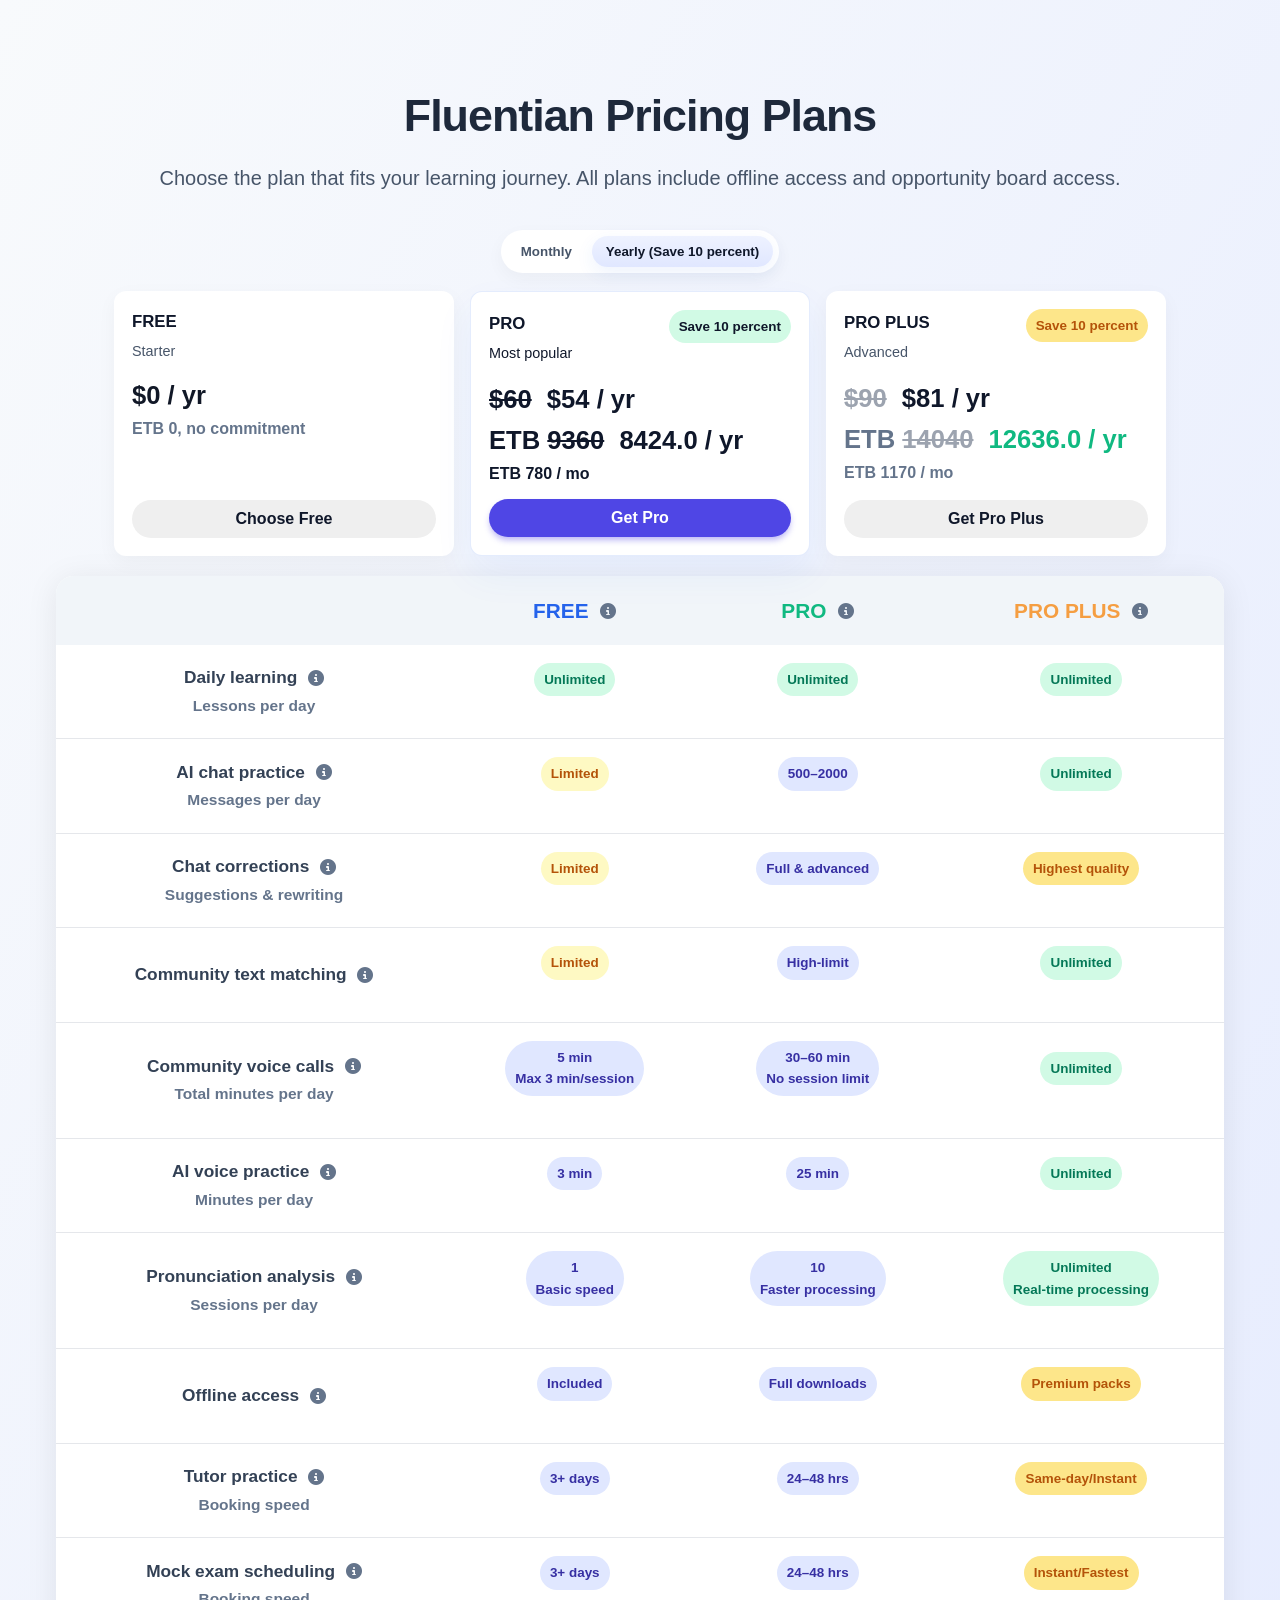
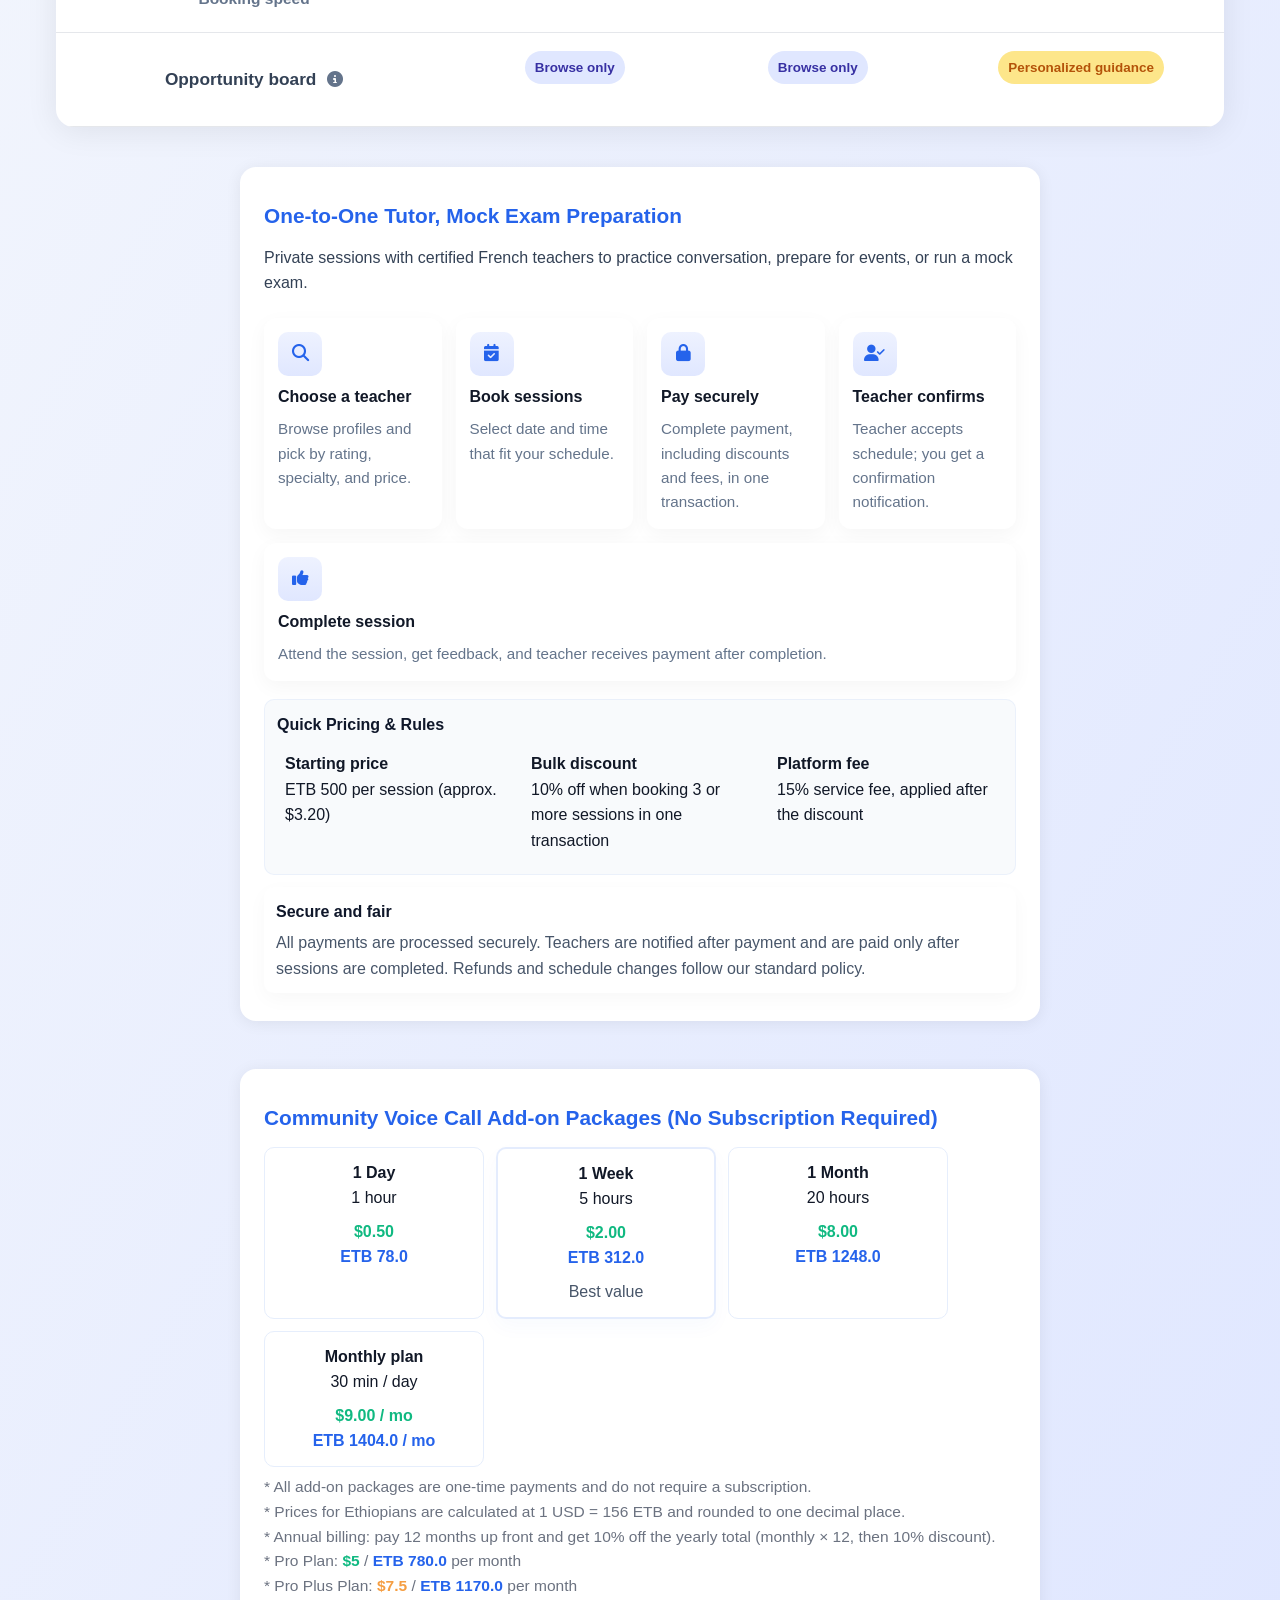
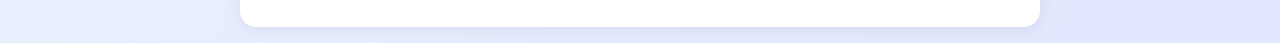
==== commit 29fce043: "feat: implement billing toggle and enhance plan summary cards with pricing details" ====
--- a/plan.html
+++ b/plan.html
@@ -198,11 +198,29 @@
         /* Plan summary cards */
         .cards-row{display:flex;gap:16px;justify-content:center;margin-bottom:20px}
         .plan-summary{flex:1;max-width:340px;background:#fff;border-radius:12px;padding:18px;box-shadow:0 6px 20px rgba(2,6,23,0.04);display:flex;flex-direction:column}
-        .plan-summary .title{font-weight:800;font-size:1.05rem}
+        .plan-summary .title{font-weight:800;font-size:1.05rem;color:#0f172a}
         .plan-summary .tag{font-size:0.9rem;color:#475569;margin-top:4px}
         .plan-summary .price{font-size:1.6rem;font-weight:900;margin-top:12px}
         .plan-summary .price-sub{color:#64748b;font-weight:600}
         .plan-summary .cta{margin-top:auto}
+        .plan-summary.featured{border:1px solid rgba(37,99,235,0.12);box-shadow:0 18px 40px rgba(37,99,235,0.06);background:#fff !important;color:#0f172a !important}
+        .plan-summary.featured *{color:inherit !important}
+        .plan-summary.highlight, .plan-summary.highlight .title, .plan-summary.highlight .tag, .plan-summary.highlight .price, .plan-summary.highlight .price-sub, .plan-summary.highlight .badge, .plan-summary.highlight .price-yearly, .plan-summary.highlight .price-monthly {
+            color: #0f172a !important;
+        }
+        .plan-summary.highlight .badge { color: #065f46 !important; }
+        .plan-summary.highlight .price-yearly del { color: #9ca3af !important; }
+        .plan-summary .cta .btn { font-weight:700 }
+        .plan-summary .btn.btn-primary { color: #fff !important }
+        .plan-summary .btn.btn-outline-primary { color: #0f172a !important }
+        .billing-toggle .billing-option{cursor:pointer;padding:8px 14px;border-radius:999px;border:0;background:transparent;color:#475569;font-weight:700}
+        .billing-toggle .billing-option.active{background:linear-gradient(180deg,#eef2ff,#e0e7ff);color:#0f172a;box-shadow:0 6px 18px rgba(37,99,235,0.08)}
+        .billing-toggle .billing-option:focus{outline:2px solid rgba(37,99,235,0.12);outline-offset:2px}
+        body[data-billing="yearly"] .price-monthly{display:none}
+        body[data-billing="yearly"] .price-yearly{display:block}
+        body[data-billing="monthly"] .price-monthly{display:block}
+        body[data-billing="monthly"] .price-yearly{display:none}
+        .badge{padding:6px 10px;border-radius:999px;font-size:0.84rem}
         /* How it works component */
         .how-grid{display:flex;gap:14px;flex-wrap:wrap;margin-top:22px;margin-bottom:18px}
         .how-step{flex:1 1 160px;min-width:160px;background:#fff;border-radius:12px;padding:14px;box-shadow:0 6px 20px rgba(2,6,23,0.04);display:flex;flex-direction:column;align-items:flex-start;gap:8px}
@@ -215,30 +233,62 @@
         .trust-note{background:#fff;padding:12px;border-radius:10px;box-shadow:0 6px 20px rgba(2,6,23,0.03);margin-top:12px}
     </style>
 </head>
-<body>
+<body data-billing="yearly">
     <div class="plans-container">
         <div class="plans-title">Fluentian Pricing Plans</div>
         <div class="plans-subtitle">Choose the plan that fits your learning journey. All plans include offline access and opportunity board access.</div>
+        <!-- Billing toggle -->
+        <div style="display:flex;justify-content:center;margin-bottom:18px">
+            <div class="billing-toggle" role="tablist" aria-label="Billing toggle" style="display:inline-flex;align-items:center;background:#fff;padding:6px;border-radius:999px;box-shadow:0 6px 18px rgba(2,6,23,0.04);">
+                <button class="billing-option" data-billing="monthly" aria-pressed="false">Monthly</button>
+                <button class="billing-option active" data-billing="yearly" aria-pressed="true" style="margin-left:6px">Yearly (Save 10 percent)</button>
+            </div>
+        </div>
+
         <!-- Plan cards summary -->
         <div class="cards-row">
+            <!-- FREE -->
             <div class="plan-summary">
                 <div class="title">FREE</div>
                 <div class="tag">Starter</div>
-                <div class="price">$0</div>
+                <div class="price price-monthly">$0 / mo</div>
+                <div class="price price-yearly">$0 / yr</div>
                 <div class="price-sub">ETB 0, no commitment</div>
                 <div class="cta"><button class="btn btn-outline-primary" style="width:100%;padding:10px 12px;font-weight:700;margin-top:12px">Choose Free</button></div>
             </div>
-            <div class="plan-summary" style="box-shadow:0 18px 40px rgba(37,99,235,0.06);border:1px solid rgba(37,99,235,0.12)">
-                <div class="title">PRO</div>
-                <div class="tag">Most popular</div>
-                <div class="price">$5 / mo</div>
+
+            <!-- PRO (highlight) -->
+            <div class="plan-summary featured">
+                <div style="display:flex;align-items:center;gap:10px;width:100%">
+                    <div>
+                        <div class="title">PRO</div>
+                        <div class="tag">Most popular</div>
+                    </div>
+                    <div style="margin-left:auto"><span class="badge" style="background:#d1fae5;color:#047857">Save 10 percent</span></div>
+                </div>
+                <div class="price price-monthly">$5 / mo</div>
+                <div class="price price-yearly">
+                    <div><del style="color:#9ca3af">$60</del> <strong style="margin-left:8px;color:#0f172a">$54 / yr</strong></div>
+                    <div style="color:#64748b;font-weight:600">ETB <del style="color:#9ca3af">9360</del> <span style="color:#10b981;font-weight:700;margin-left:8px">8424.0 / yr</span></div>
+                </div>
                 <div class="price-sub">ETB 780 / mo</div>
                 <div class="cta"><button class="btn btn-primary" style="width:100%;padding:10px 12px;font-weight:700;margin-top:12px">Get Pro</button></div>
             </div>
+
+            <!-- PRO PLUS -->
             <div class="plan-summary">
-                <div class="title">PRO PLUS</div>
-                <div class="tag">Advanced</div>
-                <div class="price">$7.50 / mo</div>
+                <div style="display:flex;align-items:center;gap:10px;width:100%">
+                    <div>
+                        <div class="title">PRO PLUS</div>
+                        <div class="tag">Advanced</div>
+                    </div>
+                    <div style="margin-left:auto"><span class="badge proplus">Save 10 percent</span></div>
+                </div>
+                <div class="price price-monthly">$7.50 / mo</div>
+                <div class="price price-yearly">
+                    <div><del style="color:#9ca3af">$90</del> <strong style="margin-left:8px;color:#0f172a">$81 / yr</strong></div>
+                    <div style="color:#64748b;font-weight:600">ETB <del style="color:#9ca3af">14040</del> <span style="color:#10b981;font-weight:700;margin-left:8px">12636.0 / yr</span></div>
+                </div>
                 <div class="price-sub">ETB 1170 / mo</div>
                 <div class="cta"><button class="btn btn-outline-primary" style="width:100%;padding:10px 12px;font-weight:700;margin-top:12px">Get Pro Plus</button></div>
             </div>
@@ -481,10 +531,33 @@
             <div class="addon-note">
                 * All add-on packages are one-time payments and do not require a subscription.<br>
                 * Prices for Ethiopians are calculated at 1 USD = 156 ETB and rounded to one decimal place.<br>
+                * Annual billing: pay 12 months up front and get 10% off the yearly total (monthly × 12, then 10% discount).<br>
                 * Pro Plan: <span class="price-tag">$5</span> / <span class="price-tag etb">ETB 780.0</span> per month<br>
                 * Pro Plus Plan: <span class="price-tag proplus">$7.5</span> / <span class="price-tag etb">ETB 1170.0</span> per month
             </div>
         </div>
     </div>
+    <script>
+        // Billing toggle logic: default set via body attribute data-billing
+        (function(){
+            function setBilling(b){
+                document.body.setAttribute('data-billing', b);
+                document.querySelectorAll('.billing-option').forEach(function(btn){
+                    var isActive = btn.getAttribute('data-billing') === b;
+                    btn.classList.toggle('active', isActive);
+                    btn.setAttribute('aria-pressed', isActive ? 'true' : 'false');
+                });
+            }
+            document.querySelectorAll('.billing-option').forEach(function(btn){
+                btn.addEventListener('click', function(){ setBilling(btn.getAttribute('data-billing')); });
+            });
+            // Ensure default is yearly
+            if(!document.body.getAttribute('data-billing')){
+                setBilling('yearly');
+            } else {
+                setBilling(document.body.getAttribute('data-billing'));
+            }
+        })();
+    </script>
 </body>
 </html>
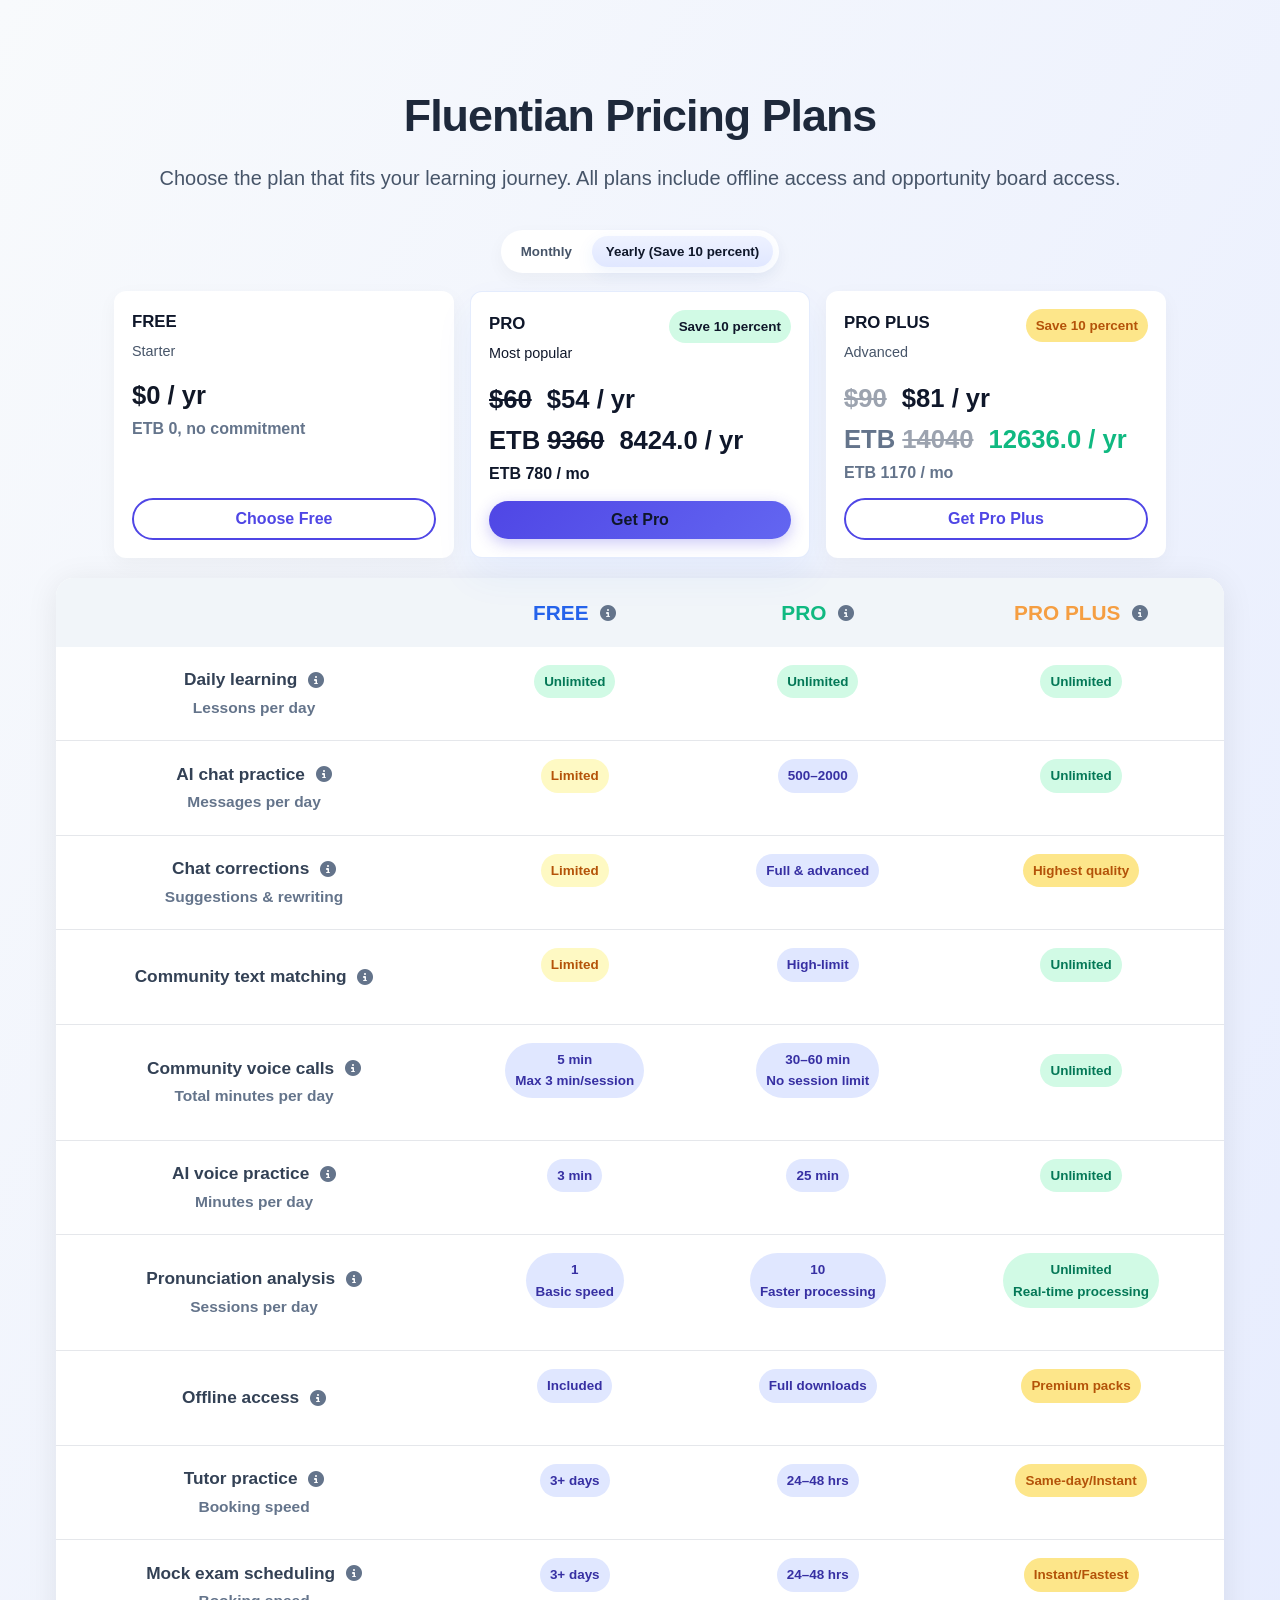
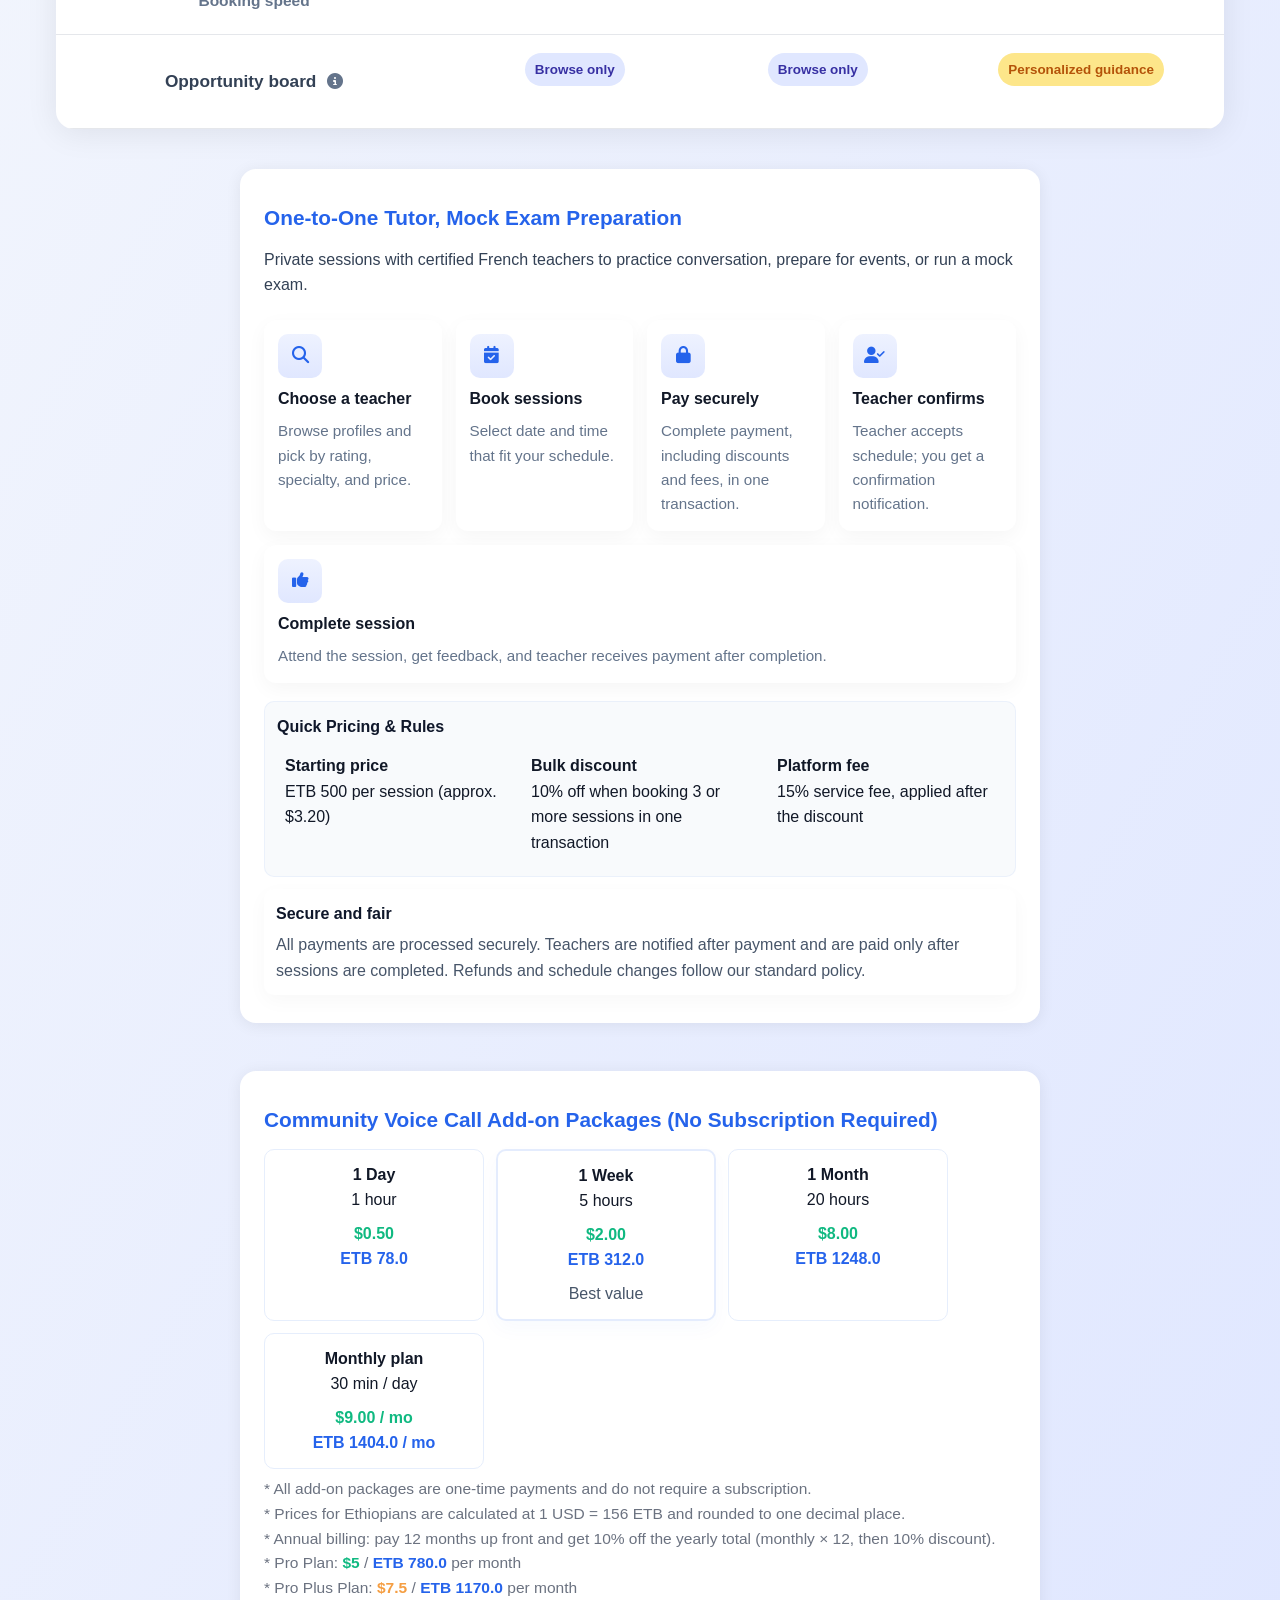
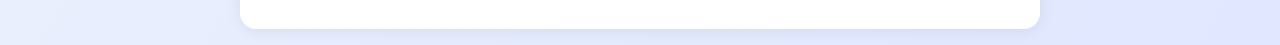
==== commit f9ff7cc2: "Update message" ====
--- a/plan.html
+++ b/plan.html
@@ -211,8 +211,6 @@
         .plan-summary.highlight .badge { color: #065f46 !important; }
         .plan-summary.highlight .price-yearly del { color: #9ca3af !important; }
         .plan-summary .cta .btn { font-weight:700 }
-        .plan-summary .btn.btn-primary { color: #fff !important }
-        .plan-summary .btn.btn-outline-primary { color: #0f172a !important }
         .billing-toggle .billing-option{cursor:pointer;padding:8px 14px;border-radius:999px;border:0;background:transparent;color:#475569;font-weight:700}
         .billing-toggle .billing-option.active{background:linear-gradient(180deg,#eef2ff,#e0e7ff);color:#0f172a;box-shadow:0 6px 18px rgba(37,99,235,0.08)}
         .billing-toggle .billing-option:focus{outline:2px solid rgba(37,99,235,0.12);outline-offset:2px}
--- a/styles.css
+++ b/styles.css
@@ -33,9 +33,9 @@
 body.dark-mode {
     --text-main: #F9FAFB;
     --text-secondary: #D1D5DB;
-    --bg-gradient: linear-gradient(135deg, #111827 0%, #0F172A 100%);
-    --card-bg: rgba(31, 41, 55, 0.8);
-    --light: #1F2937;
+    --bg-gradient: linear-gradient(135deg, #0A0F1C 0%, #131A2B 100%);
+    --card-bg: rgba(18, 24, 38, 0.6);
+    --light: #1E2536;
 }
 
 * {
@@ -60,6 +60,7 @@
 h1, h2, h3, h4, .logo-text {
     font-family: 'Poppins', sans-serif;
     color: var(--text-main);
+    letter-spacing: -0.03em;
 }
 
 a {
@@ -90,21 +91,43 @@
     border-radius: var(--radius-full);
     font-weight: 600;
     cursor: pointer;
-    transition: var(--transition);
+    transition: all 0.3s cubic-bezier(0.4, 0, 0.2, 1);
     border: none;
     font-size: 1rem;
+    text-align: center;
 }
 
 .btn-primary {
-    background: var(--primary);
+    background: linear-gradient(135deg, var(--primary) 0%, #6366F1 100%);
     color: white;
-    box-shadow: 0 4px 6px -1px rgba(79, 70, 229, 0.4);
+    box-shadow: 0 4px 15px rgba(79, 70, 229, 0.3);
 }
 
 .btn-primary:hover {
+    transform: translateY(-2px) scale(1.02);
+    box-shadow: 0 10px 25px rgba(79, 70, 229, 0.5);
+    background: linear-gradient(135deg, #4338ca 0%, var(--primary) 100%);
+}
+
+.btn-outline-primary {
+    background: transparent;
+    border: 2px solid var(--primary);
+    color: var(--primary);
+}
+
+.btn-outline-primary:hover {
+    background: rgba(79, 70, 229, 0.05);
     transform: translateY(-2px);
-    box-shadow: 0 8px 10px -2px rgba(79, 70, 229, 0.5);
-    background: #4338ca;
+    box-shadow: 0 4px 15px rgba(79, 70, 229, 0.1);
+}
+
+body.dark-mode .btn-outline-primary {
+    color: var(--primary-light);
+    border-color: var(--primary-light);
+}
+
+body.dark-mode .btn-outline-primary:hover {
+    background: rgba(129, 140, 248, 0.1);
 }
 
 /* Navbar */
@@ -115,9 +138,15 @@
     z-index: 1000;
     padding: 20px 0;
     transition: var(--transition);
-    -webkit-backdrop-filter: blur(10px);
-    backdrop-filter: blur(10px);
-    background: rgba(255, 255, 255, 0.1);
+    -webkit-backdrop-filter: blur(16px);
+    backdrop-filter: blur(16px);
+    background: rgba(255, 255, 255, 0.4);
+    border-bottom: 1px solid rgba(255, 255, 255, 0.2);
+}
+
+body.dark-mode .navbar {
+    background: rgba(10, 15, 28, 0.5);
+    border-bottom: 1px solid rgba(255, 255, 255, 0.05);
 }
 
 .navbar.scrolled {
@@ -557,6 +586,8 @@
     grid-template-columns: 1fr 1fr;
     gap: 60px;
     align-items: center;
+    position: relative;
+    z-index: 1;
 }
 
 .badge {
@@ -632,11 +663,22 @@
 .app-mockup {
     background: var(--card-bg);
     border-radius: 20px;
-    box-shadow: var(--shadow-lg);
+    box-shadow: 0 25px 50px -12px rgba(0, 0, 0, 0.25);
     padding: 20px;
-    border: 1px solid rgba(0,0,0,0.05);
+    border: 1px solid rgba(255, 255, 255, 0.5);
     position: relative;
-    backdrop-filter: blur(10px);
+    -webkit-backdrop-filter: blur(20px);
+    backdrop-filter: blur(20px);
+    transform: perspective(1000px) rotateY(-5deg) rotateX(5deg);
+    transition: transform 0.5s cubic-bezier(0.4, 0, 0.2, 1);
+}
+
+.app-mockup:hover {
+    transform: perspective(1000px) rotateY(0deg) rotateX(0deg);
+}
+
+body.dark-mode .app-mockup {
+    border: 1px solid rgba(255, 255, 255, 0.1);
 }
 
 .mockup-header {
@@ -732,10 +774,13 @@
 
 .float-card {
     position: absolute;
-    background: white;
+    background: rgba(255, 255, 255, 0.85);
+    -webkit-backdrop-filter: blur(12px);
+    backdrop-filter: blur(12px);
+    border: 1px solid rgba(255, 255, 255, 0.4);
     padding: 10px 16px;
     border-radius: var(--radius-full);
-    box-shadow: var(--shadow-lg);
+    box-shadow: 0 10px 25px -5px rgba(0, 0, 0, 0.1);
     font-size: 0.9rem;
     font-weight: 600;
     color: var(--text-main);
@@ -745,6 +790,11 @@
     animation: float 3s ease-in-out infinite;
 }
 
+body.dark-mode .float-card {
+    background: rgba(30, 37, 54, 0.8);
+    border: 1px solid rgba(255, 255, 255, 0.1);
+}
+
 .float-1 { top: 40px; right: -20px; animation-delay: 0s; }
 .float-2 { bottom: 40px; left: -20px; animation-delay: 1.5s; }
 
@@ -753,6 +803,42 @@
 @keyframes float {
     0%, 100% { transform: translateY(0); }
     50% { transform: translateY(-10px); }
+}
+
+/* Animated Blobs */
+.hero-blob {
+    position: absolute;
+    border-radius: 50%;
+    filter: blur(80px);
+    z-index: 0;
+    opacity: 0.5;
+    animation: blob-float 10s infinite alternate cubic-bezier(0.4, 0, 0.2, 1);
+}
+
+.blob-1 {
+    width: 400px;
+    height: 400px;
+    background: var(--primary);
+    top: -100px;
+    left: -100px;
+}
+
+.blob-2 {
+    width: 300px;
+    height: 300px;
+    background: var(--secondary);
+    bottom: -50px;
+    right: -50px;
+    animation-delay: -5s;
+}
+
+@keyframes blob-float {
+    0% { transform: translate(0, 0) scale(1); }
+    100% { transform: translate(30px, 50px) scale(1.1); }
+}
+
+body.dark-mode .hero-blob {
+    opacity: 0.4;
 }
 
 /* Challenge Section */
@@ -787,15 +873,21 @@
     padding: 32px;
     border-radius: var(--radius-lg);
     box-shadow: var(--shadow-sm);
-    transition: var(--transition);
-    border: 1px solid rgba(0,0,0,0.03);
+    transition: transform 0.4s cubic-bezier(0.175, 0.885, 0.32, 1.275), box-shadow 0.4s ease, border-color 0.4s ease;
+    border: 1px solid rgba(255,255,255,0.4);
     text-align: left;
+    -webkit-backdrop-filter: blur(10px);
+    backdrop-filter: blur(10px);
+}
+
+body.dark-mode .feature-card {
+    border-color: rgba(255,255,255,0.05);
 }
 
 .feature-card:hover {
-    transform: translateY(-8px);
-    box-shadow: var(--shadow-lg);
-    border-color: rgba(79, 70, 229, 0.3);
+    transform: translateY(-10px) scale(1.02);
+    box-shadow: 0 20px 40px -10px rgba(79, 70, 229, 0.2);
+    border-color: rgba(79, 70, 229, 0.5);
 }
 
 .icon-box {
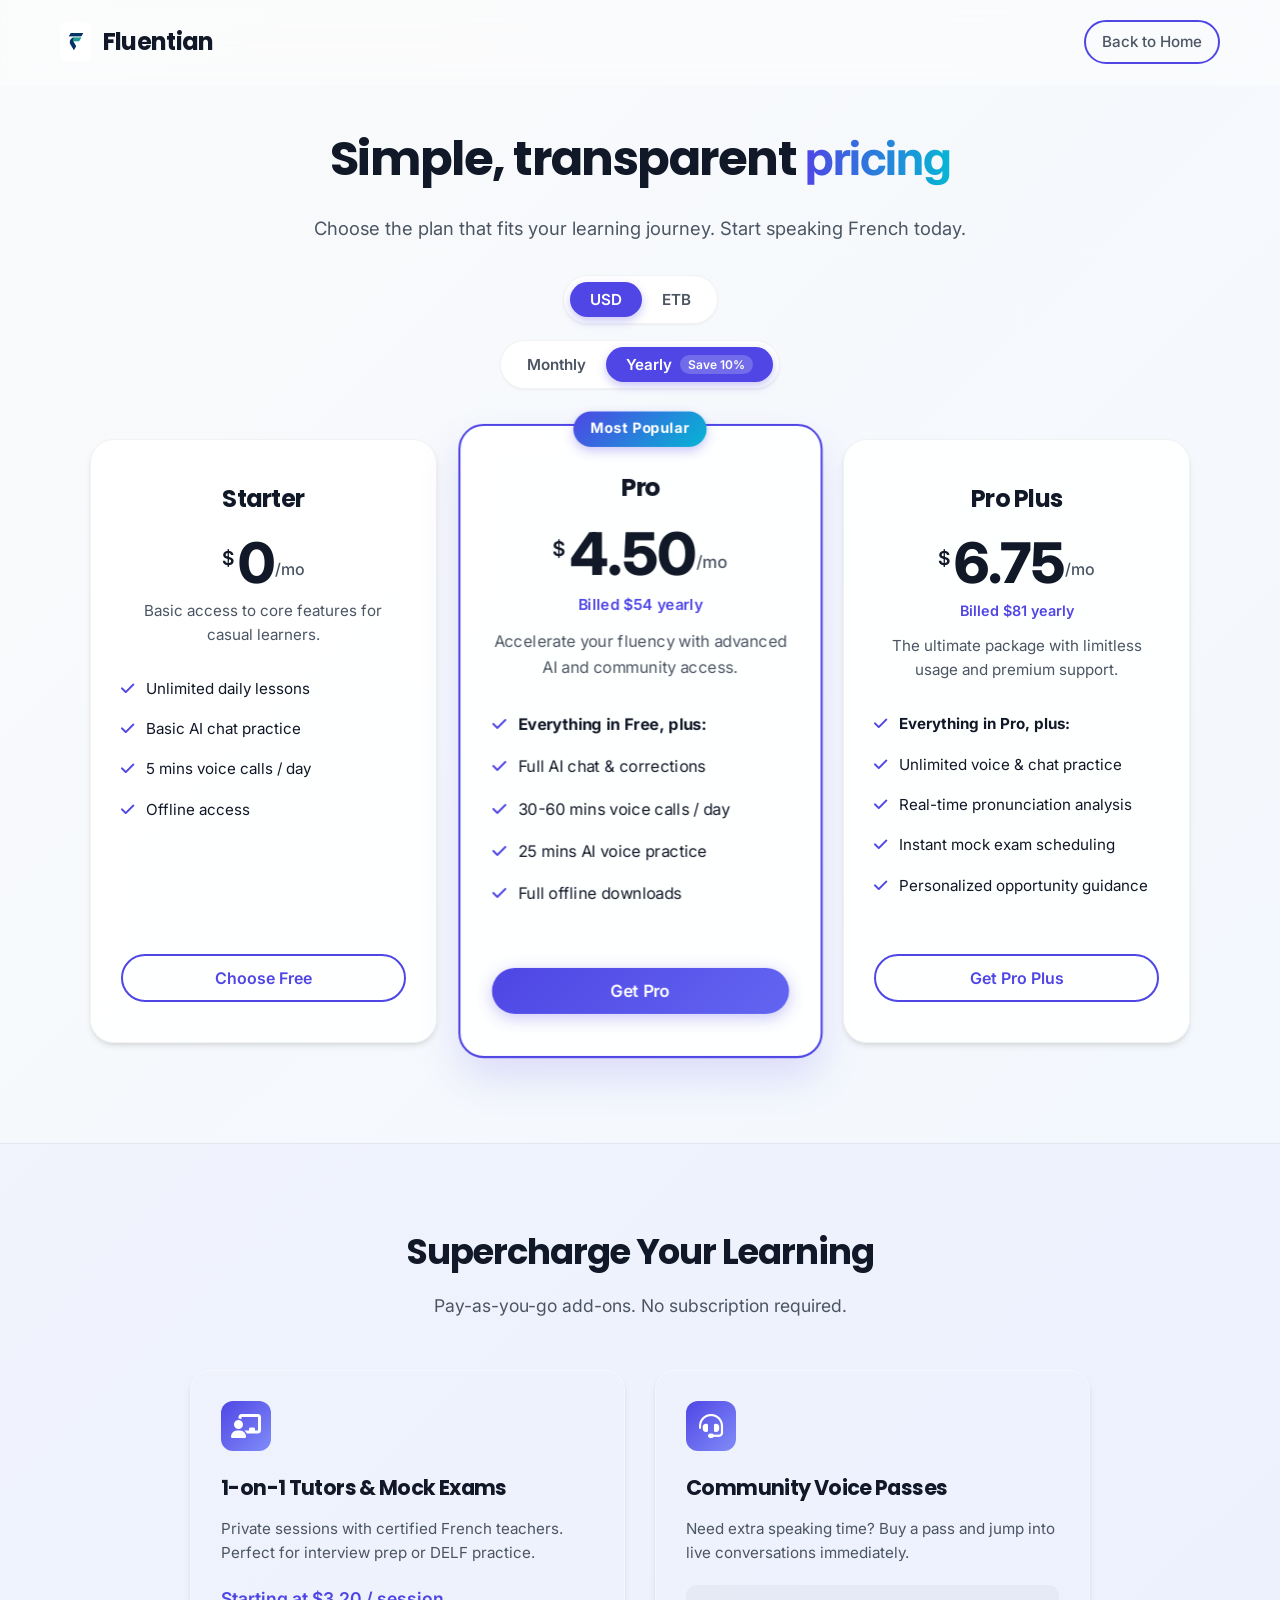
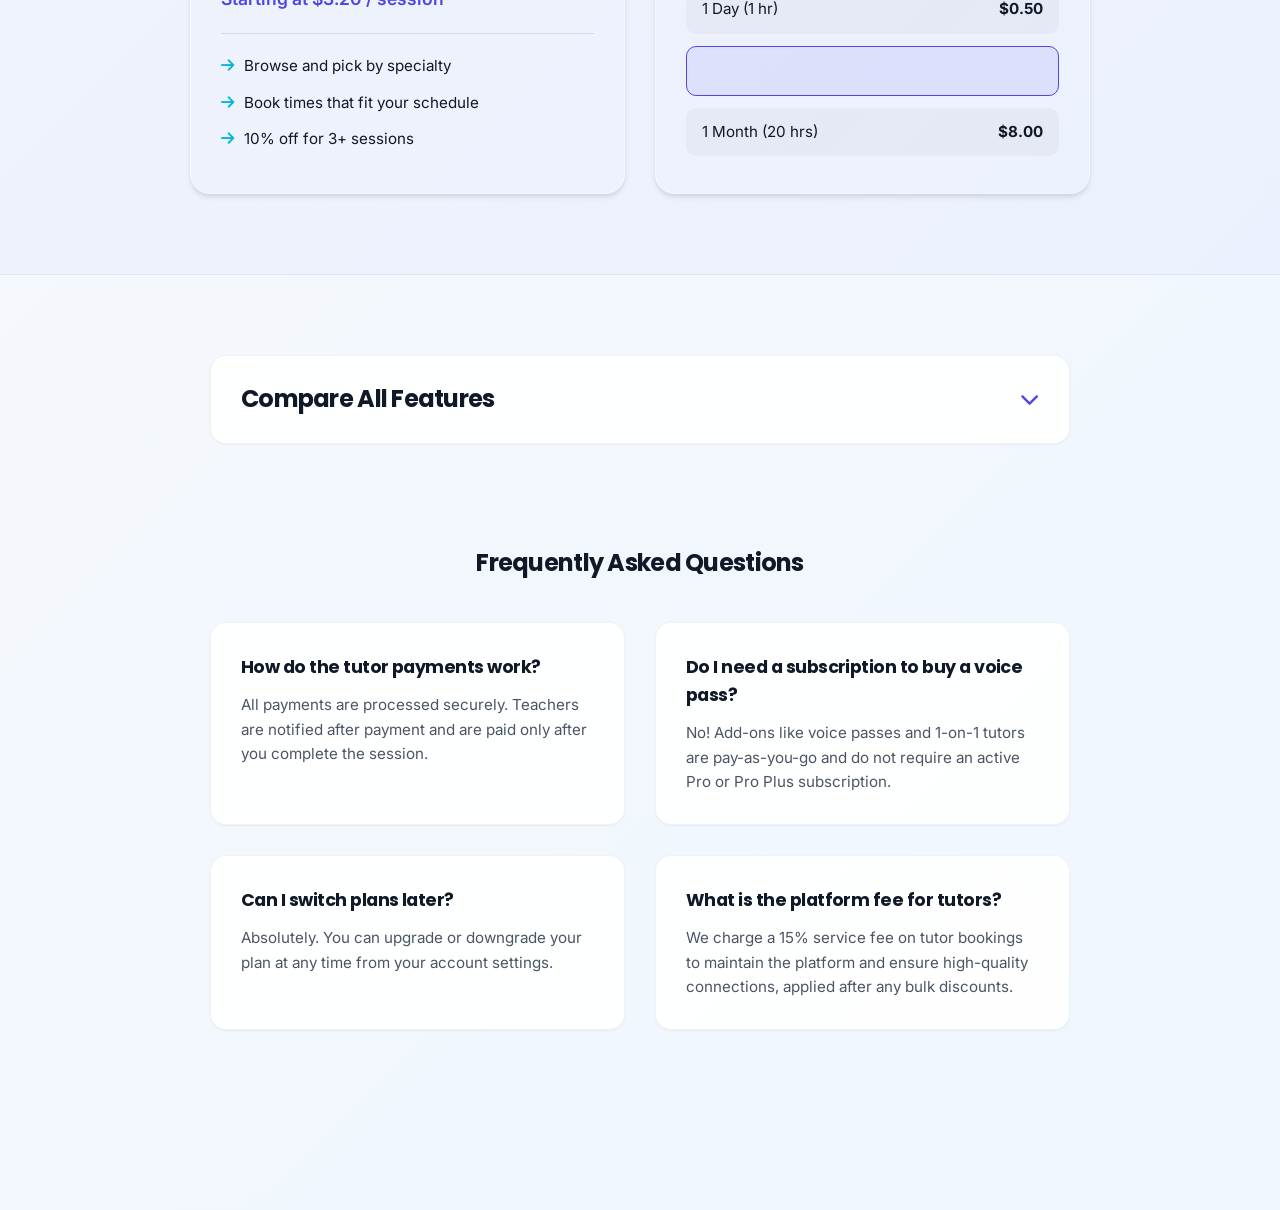
==== commit b693bda3: "update pricing page design" ====
--- a/plan.html
+++ b/plan.html
@@ -1,561 +1,319 @@
 <!DOCTYPE html>
 <html lang="en">
 <head>
-        <link rel="stylesheet" href="https://cdnjs.cloudflare.com/ajax/libs/font-awesome/6.5.0/css/all.min.css">
     <meta charset="UTF-8">
     <meta name="viewport" content="width=device-width, initial-scale=1.0">
     <title>Fluentian Pricing Plans</title>
-    <link rel="stylesheet" href="/styles.css">
-    <style>
-                .info-icon {
-                    display: inline-block;
-                    margin-left: 6px;
-                    color: #64748b;
-                    font-size: 1rem;
-                    cursor: pointer;
-                    vertical-align: middle;
-                    position: relative;
-                }
-                .info-tooltip {
-                    visibility: hidden;
-                    opacity: 0;
-                    width: 260px;
-                    background: #1e293b;
-                    color: #fff;
-                    text-align: left;
-                    border-radius: 8px;
-                    padding: 10px 14px;
-                    position: absolute;
-                    z-index: 10;
-                    left: 50%;
-                    top: 120%;
-                    transform: translateX(-50%);
-                    font-size: 0.97rem;
-                    box-shadow: 0 2px 12px rgba(0,0,0,0.13);
-                    transition: opacity 0.2s;
-                    pointer-events: none;
-                }
-                .info-icon:hover .info-tooltip,
-                .info-icon:focus .info-tooltip {
-                    visibility: visible;
-                    opacity: 1;
-                    pointer-events: auto;
-                }
-        body {
-            font-family: 'Segoe UI', Arial, sans-serif;
-            background: linear-gradient(120deg, #f8fafc 0%, #e0e7ff 100%);
-            margin: 0;
-            padding: 0;
+    <!-- Fonts and Icons -->
+    <link rel="preconnect" href="https://fonts.googleapis.com">
+    <link rel="preconnect" href="https://fonts.gstatic.com" crossorigin>
+    <link href="https://fonts.googleapis.com/css2?family=Inter:wght@400;500;600;700&family=Poppins:wght@500;600;700;800&display=swap" rel="stylesheet">
+    <link rel="stylesheet" href="https://cdnjs.cloudflare.com/ajax/libs/font-awesome/6.5.0/css/all.min.css">
+    
+    <link rel="stylesheet" href="styles.css">
+    <link rel="stylesheet" href="pricing.css">
+</head>
+<body>
+    <!-- Navbar -->
+    <nav class="navbar">
+        <div class="container">
+            <a href="index.html" class="logo">
+                <img src="./Logo.jpg" alt="Fluentian Logo" class="logo-img">
+                <span class="logo-text">Fluentian</span>
+            </a>
+            <div class="nav-links">
+                <a href="index.html" class="btn btn-outline-primary" style="padding: 8px 16px;">Back to Home</a>
+            </div>
+        </div>
+    </nav>
+
+    <div class="pricing-page">
+        <!-- Hero section for pricing -->
+        <div class="pricing-header">
+            <h1>Simple, transparent <span class="gradient-text">pricing</span></h1>
+            <p>Choose the plan that fits your learning journey. Start speaking French today.</p>
+            
+            <div class="toggles-container">
+                <!-- Currency Toggle -->
+                <div class="currency-toggle" id="currency-toggle">
+                    <button class="currency-btn active" data-currency="usd">USD</button>
+                    <button class="currency-btn" data-currency="etb">ETB</button>
+                </div>
+                
+                <!-- Billing Toggle -->
+                <div class="billing-toggle" id="billing-toggle">
+                    <button class="billing-btn" data-billing="monthly">Monthly</button>
+                    <button class="billing-btn active" data-billing="yearly">Yearly <span class="discount-badge">Save 10%</span></button>
+                </div>
+            </div>
+        </div>
+
+        <!-- Subscription Cards -->
+        <div class="container">
+            <div class="pricing-cards">
+                <!-- Free Plan -->
+                <div class="pricing-card">
+                    <div class="card-header">
+                        <h3>Starter</h3>
+                        <div class="price-display">
+                            <span class="currency-symbol usd-only">$</span>
+                            <span class="currency-symbol etb-only">ETB</span>
+                            <span class="amount" data-usd-monthly="0" data-usd-yearly="0" data-etb-monthly="0" data-etb-yearly="0">0</span>
+                            <span class="period">/mo</span>
+                        </div>
+                        <p class="card-desc">Basic access to core features for casual learners.</p>
+                    </div>
+                    <ul class="features-list">
+                        <li><i class="fas fa-check"></i> Unlimited daily lessons</li>
+                        <li><i class="fas fa-check"></i> Basic AI chat practice</li>
+                        <li><i class="fas fa-check"></i> 5 mins voice calls / day</li>
+                        <li><i class="fas fa-check"></i> Offline access</li>
+                    </ul>
+                    <button class="btn btn-outline-primary full-width mt-auto">Choose Free</button>
+                </div>
+
+                <!-- Pro Plan -->
+                <div class="pricing-card featured">
+                    <div class="popular-badge">Most Popular</div>
+                    <div class="card-header">
+                        <h3>Pro</h3>
+                        <div class="price-display">
+                            <span class="currency-symbol usd-only">$</span>
+                            <span class="currency-symbol etb-only">ETB</span>
+                            <span class="amount" data-usd-monthly="5" data-usd-yearly="4.50" data-etb-monthly="780" data-etb-yearly="702">4.50</span>
+                            <span class="period">/mo</span>
+                        </div>
+                        <p class="yearly-billed yearly-only usd-only">Billed $54 yearly</p>
+                        <p class="yearly-billed yearly-only etb-only">Billed ETB 8,424 yearly</p>
+                        <p class="card-desc">Accelerate your fluency with advanced AI and community access.</p>
+                    </div>
+                    <ul class="features-list">
+                        <li><i class="fas fa-check"></i> <strong>Everything in Free, plus:</strong></li>
+                        <li><i class="fas fa-check"></i> Full AI chat & corrections</li>
+                        <li><i class="fas fa-check"></i> 30-60 mins voice calls / day</li>
+                        <li><i class="fas fa-check"></i> 25 mins AI voice practice</li>
+                        <li><i class="fas fa-check"></i> Full offline downloads</li>
+                    </ul>
+                    <button class="btn btn-primary full-width mt-auto">Get Pro</button>
+                </div>
+
+                <!-- Pro Plus Plan -->
+                <div class="pricing-card">
+                    <div class="card-header">
+                        <h3>Pro Plus</h3>
+                        <div class="price-display">
+                            <span class="currency-symbol usd-only">$</span>
+                            <span class="currency-symbol etb-only">ETB</span>
+                            <span class="amount" data-usd-monthly="7.50" data-usd-yearly="6.75" data-etb-monthly="1170" data-etb-yearly="1053">6.75</span>
+                            <span class="period">/mo</span>
+                        </div>
+                        <p class="yearly-billed yearly-only usd-only">Billed $81 yearly</p>
+                        <p class="yearly-billed yearly-only etb-only">Billed ETB 12,636 yearly</p>
+                        <p class="card-desc">The ultimate package with limitless usage and premium support.</p>
+                    </div>
+                    <ul class="features-list">
+                        <li><i class="fas fa-check"></i> <strong>Everything in Pro, plus:</strong></li>
+                        <li><i class="fas fa-check"></i> Unlimited voice & chat practice</li>
+                        <li><i class="fas fa-check"></i> Real-time pronunciation analysis</li>
+                        <li><i class="fas fa-check"></i> Instant mock exam scheduling</li>
+                        <li><i class="fas fa-check"></i> Personalized opportunity guidance</li>
+                    </ul>
+                    <button class="btn btn-outline-primary full-width mt-auto">Get Pro Plus</button>
+                </div>
+            </div>
+        </div>
+
+        <!-- Add-ons Section -->
+        <div class="addons-section">
+            <div class="container">
+                <div class="section-title">
+                    <h2>Supercharge Your Learning</h2>
+                    <p>Pay-as-you-go add-ons. No subscription required.</p>
+                </div>
+                
+                <div class="addons-grid">
+                    <div class="addon-card">
+                        <div class="addon-icon"><i class="fas fa-chalkboard-teacher"></i></div>
+                        <h3>1-on-1 Tutors & Mock Exams</h3>
+                        <p>Private sessions with certified French teachers. Perfect for interview prep or DELF practice.</p>
+                        <div class="addon-price">
+                            Starting at <span class="usd-only">$3.20</span><span class="etb-only">ETB 500</span> / session
+                        </div>
+                        <ul class="addon-features">
+                            <li><i class="fas fa-arrow-right"></i> Browse and pick by specialty</li>
+                            <li><i class="fas fa-arrow-right"></i> Book times that fit your schedule</li>
+                            <li><i class="fas fa-arrow-right"></i> 10% off for 3+ sessions</li>
+                        </ul>
+                    </div>
+
+                    <div class="addon-card">
+                        <div class="addon-icon"><i class="fas fa-headset"></i></div>
+                        <h3>Community Voice Passes</h3>
+                        <p>Need extra speaking time? Buy a pass and jump into live conversations immediately.</p>
+                        <div class="pass-options">
+                            <div class="pass-item">
+                                <span>1 Day (1 hr)</span>
+                                <strong><span class="usd-only">$0.50</span><span class="etb-only">ETB 78</span></strong>
+                            </div>
+                            <div class="pass-item highlight">
+                                <span>1 Week (5 hrs)</span>
+                                <strong><span class="usd-only">$2.00</span><span class="etb-only">ETB 312</span></strong>
+                            </div>
+                            <div class="pass-item">
+                                <span>1 Month (20 hrs)</span>
+                                <strong><span class="usd-only">$8.00</span><span class="etb-only">ETB 1,248</span></strong>
+                            </div>
+                        </div>
+                    </div>
+                </div>
+            </div>
+        </div>
+
+        <!-- Full Feature Comparison -->
+        <div class="container comparison-section">
+            <div class="comparison-header" onclick="toggleComparison()">
+                <h2>Compare All Features</h2>
+                <i class="fas fa-chevron-down" id="compare-icon"></i>
+            </div>
+            <div class="comparison-table-wrapper" id="comparison-table">
+                <table class="premium-table">
+                    <thead>
+                        <tr>
+                            <th>Features</th>
+                            <th>Starter</th>
+                            <th>Pro</th>
+                            <th>Pro Plus</th>
+                        </tr>
+                    </thead>
+                    <tbody>
+                        <tr>
+                            <td>Daily learning lessons</td>
+                            <td>Unlimited</td>
+                            <td>Unlimited</td>
+                            <td>Unlimited</td>
+                        </tr>
+                        <tr>
+                            <td>24/7 AI Conversation Partner</td>
+                            <td>Limited</td>
+                            <td>500–2000 msgs</td>
+                            <td>Unlimited</td>
+                        </tr>
+                        <tr>
+                            <td>AI Grammar Corrections</td>
+                            <td>Limited</td>
+                            <td>Full & advanced</td>
+                            <td>Highest quality</td>
+                        </tr>
+                        <tr>
+                            <td>Global Language Exchange</td>
+                            <td>Limited</td>
+                            <td>High-limit</td>
+                            <td>Unlimited</td>
+                        </tr>
+                        <tr>
+                            <td>Live Community Voice Calls</td>
+                            <td>5 min / day</td>
+                            <td>30–60 min / day</td>
+                            <td>Unlimited</td>
+                        </tr>
+                        <tr>
+                            <td>AI Voice Practice</td>
+                            <td>3 min / day</td>
+                            <td>25 min / day</td>
+                            <td>Unlimited</td>
+                        </tr>
+                        <tr>
+                            <td>Pronunciation Analysis</td>
+                            <td>1 / day (Basic speed)</td>
+                            <td>10 / day (Fast)</td>
+                            <td>Unlimited (Real-time)</td>
+                        </tr>
+                        <tr>
+                            <td>Offline Access</td>
+                            <td>Included</td>
+                            <td>Full downloads</td>
+                            <td>Premium packs</td>
+                        </tr>
+                    </tbody>
+                </table>
+            </div>
+        </div>
+
+        <!-- FAQ Section -->
+        <div class="container faq-section-pricing">
+            <h2 class="text-center">Frequently Asked Questions</h2>
+            <div class="faq-grid">
+                <div class="faq-card">
+                    <h4>How do the tutor payments work?</h4>
+                    <p>All payments are processed securely. Teachers are notified after payment and are paid only after you complete the session.</p>
+                </div>
+                <div class="faq-card">
+                    <h4>Do I need a subscription to buy a voice pass?</h4>
+                    <p>No! Add-ons like voice passes and 1-on-1 tutors are pay-as-you-go and do not require an active Pro or Pro Plus subscription.</p>
+                </div>
+                <div class="faq-card">
+                    <h4>Can I switch plans later?</h4>
+                    <p>Absolutely. You can upgrade or downgrade your plan at any time from your account settings.</p>
+                </div>
+                <div class="faq-card">
+                    <h4>What is the platform fee for tutors?</h4>
+                    <p>We charge a 15% service fee on tutor bookings to maintain the platform and ensure high-quality connections, applied after any bulk discounts.</p>
+                </div>
+            </div>
+        </div>
+    </div>
+
+    <script>
+        // Billing & Currency Logic
+        const billingBtns = document.querySelectorAll('.billing-btn');
+        const currencyBtns = document.querySelectorAll('.currency-btn');
+        const amounts = document.querySelectorAll('.amount');
+        const body = document.body;
+        
+        let currentBilling = 'yearly';
+        let currentCurrency = 'usd';
+
+        // Initialize state
+        body.setAttribute('data-currency', currentCurrency);
+        body.setAttribute('data-billing', currentBilling);
+
+        billingBtns.forEach(btn => {
+            btn.addEventListener('click', () => {
+                billingBtns.forEach(b => b.classList.remove('active'));
+                btn.classList.add('active');
+                currentBilling = btn.getAttribute('data-billing');
+                body.setAttribute('data-billing', currentBilling);
+                updatePrices();
+            });
+        });
+
+        currencyBtns.forEach(btn => {
+            btn.addEventListener('click', () => {
+                currencyBtns.forEach(b => b.classList.remove('active'));
+                btn.classList.add('active');
+                currentCurrency = btn.getAttribute('data-currency');
+                body.setAttribute('data-currency', currentCurrency);
+                updatePrices();
+            });
+        });
+
+        function updatePrices() {
+            amounts.forEach(el => {
+                const val = el.getAttribute(`data-${currentCurrency}-${currentBilling}`);
+                el.textContent = val;
+            });
         }
-        .plans-container {
-            max-width: 1200px;
-            margin: 48px auto 0 auto;
-            padding: 32px 16px 16px 16px;
+        
+        // Initial call
+        updatePrices();
+
+        // Comparison Table Toggle
+        function toggleComparison() {
+            const table = document.getElementById('comparison-table');
+            const icon = document.getElementById('compare-icon');
+            table.classList.toggle('show');
+            icon.classList.toggle('rotate');
         }
-        .plans-title {
-            text-align: center;
-            font-size: 2.8rem;
-            font-weight: 800;
-            margin-bottom: 10px;
-            color: #1e293b;
-            letter-spacing: -1px;
-        }
-        .plans-subtitle {
-            text-align: center;
-            font-size: 1.25rem;
-            color: #475569;
-            margin-bottom: 36px;
-        }
-        .pricing-table {
-            width: 100%;
-            border-collapse: separate;
-            border-spacing: 0;
-            background: #fff;
-            border-radius: 18px;
-            box-shadow: 0 4px 32px rgba(0,0,0,0.08);
-            overflow: hidden;
-        }
-        .pricing-table th, .pricing-table td {
-            padding: 18px 12px;
-            text-align: center;
-            font-size: 1.08rem;
-        }
-        .pricing-table th {
-            background: #f1f5f9;
-            color: #1e293b;
-            font-size: 1.15rem;
-            font-weight: 700;
-        }
-        .pricing-table td {
-            color: #334155;
-            border-bottom: 1px solid #e5e7eb;
-        }
-        .plan-header {
-            font-size: 1.3rem;
-            font-weight: 700;
-            color: #2563eb;
-        }
-        .plan-header.pro {
-            color: #10b981;
-        }
-        .plan-header.proplus {
-            color: #f59e42;
-        }
-        .plan-price {
-            font-size: 1.5rem;
-            font-weight: 800;
-            margin-bottom: 2px;
-        }
-        .plan-price-etb {
-            font-size: 1.05rem;
-            color: #64748b;
-            font-weight: 600;
-        }
-        .badge {
-            display: inline-block;
-            padding: 3px 10px;
-            border-radius: 12px;
-            font-size: 0.98rem;
-            font-weight: 600;
-            background: #e0e7ff;
-            color: #3730a3;
-        }
-        .badge.unlimited {
-            background: #d1fae5;
-            color: #047857;
-        }
-        .badge.limited {
-            background: #fef9c3;
-            color: #b45309;
-        }
-        .badge.pro {
-            background: #bbf7d0;
-            color: #065f46;
-        }
-        .badge.proplus {
-            background: #fde68a;
-            color: #b45309;
-        }
-        .feature-title {
-            text-align: left;
-            font-weight: 600;
-            color: #334155;
-        }
-        .feature-desc {
-            font-size: 0.97rem;
-            color: #64748b;
-            margin-top: 2px;
-        }
-        @media (max-width: 900px) {
-            .pricing-table th, .pricing-table td {
-                padding: 12px 4px;
-                font-size: 0.98rem;
-            }
-        }
-        .addon-section {
-            margin: 48px auto 0 auto;
-            max-width: 800px;
-            background: #fff;
-            border-radius: 16px;
-            box-shadow: 0 2px 16px rgba(0,0,0,0.07);
-            padding: 32px 24px 28px 24px;
-        }
-        .addon-title {
-            font-size: 1.3rem;
-            font-weight: 700;
-            color: #2563eb;
-            margin-bottom: 12px;
-        }
-        .addon-table {
-            width: 100%;
-            border-collapse: collapse;
-            margin-bottom: 12px;
-        }
-        .addon-table th, .addon-table td {
-            border: 1px solid #e5e7eb;
-            padding: 10px 8px;
-            text-align: center;
-        }
-        .addon-table th {
-            background: #f3f4f6;
-            font-weight: 600;
-        }
-        .addon-note {
-            color: #6b7280;
-            font-size: 0.97rem;
-            margin-top: 8px;
-        }
-        .price-tag {
-            font-weight: 700;
-            color: #10b981;
-        }
-        .price-tag.proplus {
-            color: #f59e42;
-        }
-        .price-tag.etb {
-            color: #2563eb;
-        }
-        /* Plan summary cards */
-        .cards-row{display:flex;gap:16px;justify-content:center;margin-bottom:20px}
-        .plan-summary{flex:1;max-width:340px;background:#fff;border-radius:12px;padding:18px;box-shadow:0 6px 20px rgba(2,6,23,0.04);display:flex;flex-direction:column}
-        .plan-summary .title{font-weight:800;font-size:1.05rem;color:#0f172a}
-        .plan-summary .tag{font-size:0.9rem;color:#475569;margin-top:4px}
-        .plan-summary .price{font-size:1.6rem;font-weight:900;margin-top:12px}
-        .plan-summary .price-sub{color:#64748b;font-weight:600}
-        .plan-summary .cta{margin-top:auto}
-        .plan-summary.featured{border:1px solid rgba(37,99,235,0.12);box-shadow:0 18px 40px rgba(37,99,235,0.06);background:#fff !important;color:#0f172a !important}
-        .plan-summary.featured *{color:inherit !important}
-        .plan-summary.highlight, .plan-summary.highlight .title, .plan-summary.highlight .tag, .plan-summary.highlight .price, .plan-summary.highlight .price-sub, .plan-summary.highlight .badge, .plan-summary.highlight .price-yearly, .plan-summary.highlight .price-monthly {
-            color: #0f172a !important;
-        }
-        .plan-summary.highlight .badge { color: #065f46 !important; }
-        .plan-summary.highlight .price-yearly del { color: #9ca3af !important; }
-        .plan-summary .cta .btn { font-weight:700 }
-        .billing-toggle .billing-option{cursor:pointer;padding:8px 14px;border-radius:999px;border:0;background:transparent;color:#475569;font-weight:700}
-        .billing-toggle .billing-option.active{background:linear-gradient(180deg,#eef2ff,#e0e7ff);color:#0f172a;box-shadow:0 6px 18px rgba(37,99,235,0.08)}
-        .billing-toggle .billing-option:focus{outline:2px solid rgba(37,99,235,0.12);outline-offset:2px}
-        body[data-billing="yearly"] .price-monthly{display:none}
-        body[data-billing="yearly"] .price-yearly{display:block}
-        body[data-billing="monthly"] .price-monthly{display:block}
-        body[data-billing="monthly"] .price-yearly{display:none}
-        .badge{padding:6px 10px;border-radius:999px;font-size:0.84rem}
-        /* How it works component */
-        .how-grid{display:flex;gap:14px;flex-wrap:wrap;margin-top:22px;margin-bottom:18px}
-        .how-step{flex:1 1 160px;min-width:160px;background:#fff;border-radius:12px;padding:14px;box-shadow:0 6px 20px rgba(2,6,23,0.04);display:flex;flex-direction:column;align-items:flex-start;gap:8px}
-        .how-step .icon{width:44px;height:44px;border-radius:10px;background:linear-gradient(180deg,#eef2ff,#e0e7ff);display:flex;align-items:center;justify-content:center;color:#2563eb;font-size:1.05rem}
-        .how-step .step-title{font-weight:700;font-size:1rem}
-        .how-step .step-sub{color:#64748b;font-size:0.95rem}
-        .info-box{background:#f8fafc;border:1px solid rgba(37,99,235,0.06);padding:12px;border-radius:10px;margin-top:12px}
-        .info-grid{display:flex;gap:12px;flex-wrap:wrap}
-        .info-item{flex:1 1 160px;min-width:160px;padding:8px}
-        .trust-note{background:#fff;padding:12px;border-radius:10px;box-shadow:0 6px 20px rgba(2,6,23,0.03);margin-top:12px}
-    </style>
-</head>
-<body data-billing="yearly">
-    <div class="plans-container">
-        <div class="plans-title">Fluentian Pricing Plans</div>
-        <div class="plans-subtitle">Choose the plan that fits your learning journey. All plans include offline access and opportunity board access.</div>
-        <!-- Billing toggle -->
-        <div style="display:flex;justify-content:center;margin-bottom:18px">
-            <div class="billing-toggle" role="tablist" aria-label="Billing toggle" style="display:inline-flex;align-items:center;background:#fff;padding:6px;border-radius:999px;box-shadow:0 6px 18px rgba(2,6,23,0.04);">
-                <button class="billing-option" data-billing="monthly" aria-pressed="false">Monthly</button>
-                <button class="billing-option active" data-billing="yearly" aria-pressed="true" style="margin-left:6px">Yearly (Save 10 percent)</button>
-            </div>
-        </div>
-
-        <!-- Plan cards summary -->
-        <div class="cards-row">
-            <!-- FREE -->
-            <div class="plan-summary">
-                <div class="title">FREE</div>
-                <div class="tag">Starter</div>
-                <div class="price price-monthly">$0 / mo</div>
-                <div class="price price-yearly">$0 / yr</div>
-                <div class="price-sub">ETB 0, no commitment</div>
-                <div class="cta"><button class="btn btn-outline-primary" style="width:100%;padding:10px 12px;font-weight:700;margin-top:12px">Choose Free</button></div>
-            </div>
-
-            <!-- PRO (highlight) -->
-            <div class="plan-summary featured">
-                <div style="display:flex;align-items:center;gap:10px;width:100%">
-                    <div>
-                        <div class="title">PRO</div>
-                        <div class="tag">Most popular</div>
-                    </div>
-                    <div style="margin-left:auto"><span class="badge" style="background:#d1fae5;color:#047857">Save 10 percent</span></div>
-                </div>
-                <div class="price price-monthly">$5 / mo</div>
-                <div class="price price-yearly">
-                    <div><del style="color:#9ca3af">$60</del> <strong style="margin-left:8px;color:#0f172a">$54 / yr</strong></div>
-                    <div style="color:#64748b;font-weight:600">ETB <del style="color:#9ca3af">9360</del> <span style="color:#10b981;font-weight:700;margin-left:8px">8424.0 / yr</span></div>
-                </div>
-                <div class="price-sub">ETB 780 / mo</div>
-                <div class="cta"><button class="btn btn-primary" style="width:100%;padding:10px 12px;font-weight:700;margin-top:12px">Get Pro</button></div>
-            </div>
-
-            <!-- PRO PLUS -->
-            <div class="plan-summary">
-                <div style="display:flex;align-items:center;gap:10px;width:100%">
-                    <div>
-                        <div class="title">PRO PLUS</div>
-                        <div class="tag">Advanced</div>
-                    </div>
-                    <div style="margin-left:auto"><span class="badge proplus">Save 10 percent</span></div>
-                </div>
-                <div class="price price-monthly">$7.50 / mo</div>
-                <div class="price price-yearly">
-                    <div><del style="color:#9ca3af">$90</del> <strong style="margin-left:8px;color:#0f172a">$81 / yr</strong></div>
-                    <div style="color:#64748b;font-weight:600">ETB <del style="color:#9ca3af">14040</del> <span style="color:#10b981;font-weight:700;margin-left:8px">12636.0 / yr</span></div>
-                </div>
-                <div class="price-sub">ETB 1170 / mo</div>
-                <div class="cta"><button class="btn btn-outline-primary" style="width:100%;padding:10px 12px;font-weight:700;margin-top:12px">Get Pro Plus</button></div>
-            </div>
-        </div>
-
-        <table class="pricing-table">
-            <tr>
-                <th class="feature-title"></th>
-                <th>
-                    <div class="plan-header">FREE
-                        <span class="info-icon" tabindex="0">
-                            <i class="fa-solid fa-circle-info"></i>
-                            <span class="info-tooltip">No cost. Basic access to all core features with limited usage and slower processing.</span>
-                        </span>
-                    </div>
-                </th>
-                <th>
-                    <div class="plan-header pro">PRO
-                        <span class="info-icon" tabindex="0">
-                            <i class="fa-solid fa-circle-info"></i>
-                            <span class="info-tooltip">Paid plan with higher usage limits, faster processing, and advanced corrections.</span>
-                        </span>
-                    </div>
-                </th>
-                <th>
-                    <div class="plan-header proplus">PRO PLUS
-                        <span class="info-icon" tabindex="0">
-                            <i class="fa-solid fa-circle-info"></i>
-                            <span class="info-tooltip">Top-tier plan with unlimited usage, fastest processing, and premium features.</span>
-                        </span>
-                    </div>
-                </th>
-            </tr>
-                        <!-- feature rows continue -->
-            <tr>
-                <td class="feature-title">Daily learning
-                    <span class="info-icon" tabindex="0">
-                        <i class="fa-solid fa-circle-info"></i>
-                        <span class="info-tooltip">Number of language lessons you can complete each day.</span>
-                    </span><br>
-                    <span class="feature-desc">Lessons per day</span>
-                </td>
-                <td><span class="badge unlimited">Unlimited</span></td>
-                <td><span class="badge unlimited">Unlimited</span></td>
-                <td><span class="badge unlimited">Unlimited</span></td>
-            </tr>
-            <tr>
-                <td class="feature-title">AI chat practice
-                    <span class="info-icon" tabindex="0">
-                        <i class="fa-solid fa-circle-info"></i>
-                        <span class="info-tooltip">Converse with Fluentian's AI for language practice. Limit is messages you can send per day.</span>
-                    </span><br>
-                    <span class="feature-desc">Messages per day</span>
-                </td>
-                <td><span class="badge limited">Limited</span></td>
-                <td><span class="badge">500–2000</span></td>
-                <td><span class="badge unlimited">Unlimited</span></td>
-            </tr>
-            <tr>
-                <td class="feature-title">Chat corrections
-                    <span class="info-icon" tabindex="0">
-                        <i class="fa-solid fa-circle-info"></i>
-                        <span class="info-tooltip">AI-powered grammar correction and rewriting suggestions for your chat messages.</span>
-                    </span><br>
-                    <span class="feature-desc">Suggestions & rewriting</span>
-                </td>
-                <td><span class="badge limited">Limited</span></td>
-                <td><span class="badge">Full & advanced</span></td>
-                <td><span class="badge proplus">Highest quality</span></td>
-            </tr>
-            <tr>
-                <td class="feature-title">Community text matching
-                    <span class="info-icon" tabindex="0">
-                        <i class="fa-solid fa-circle-info"></i>
-                        <span class="info-tooltip">Connect with other learners for text-based language exchange and practice.</span>
-                    </span>
-                </td>
-                <td><span class="badge limited">Limited</span></td>
-                <td><span class="badge">High-limit</span></td>
-                <td><span class="badge unlimited">Unlimited</span></td>
-            </tr>
-            <tr>
-                <td class="feature-title">Community voice calls
-                    <span class="info-icon" tabindex="0">
-                        <i class="fa-solid fa-circle-info"></i>
-                        <span class="info-tooltip">Practice speaking with other users via voice calls. Limit is total minutes per day.</span>
-                    </span><br>
-                    <span class="feature-desc">Total minutes per day</span>
-                </td>
-                <td><span class="badge">5 min<br>Max 3 min/session</span></td>
-                <td><span class="badge">30–60 min<br>No session limit</span></td>
-                <td><span class="badge unlimited">Unlimited</span></td>
-            </tr>
-            <tr>
-                <td class="feature-title">AI voice practice
-                    <span class="info-icon" tabindex="0">
-                        <i class="fa-solid fa-circle-info"></i>
-                        <span class="info-tooltip">Speak with the AI to practice pronunciation and fluency. Limit is minutes per day.</span>
-                    </span><br>
-                    <span class="feature-desc">Minutes per day</span>
-                </td>
-                <td><span class="badge">3 min</span></td>
-                <td><span class="badge">25 min</span></td>
-                <td><span class="badge unlimited">Unlimited</span></td>
-            </tr>
-            <tr>
-                <td class="feature-title">Pronunciation analysis
-                    <span class="info-icon" tabindex="0">
-                        <i class="fa-solid fa-circle-info"></i>
-                        <span class="info-tooltip">AI analyzes your pronunciation and gives feedback. Limit is sessions per day and processing speed.</span>
-                    </span><br>
-                    <span class="feature-desc">Sessions per day</span>
-                </td>
-                <td><span class="badge">1<br>Basic speed</span></td>
-                <td><span class="badge">10<br>Faster processing</span></td>
-                <td><span class="badge unlimited">Unlimited<br>Real-time processing</span></td>
-            </tr>
-            <tr>
-                <td class="feature-title">Offline access
-                    <span class="info-icon" tabindex="0">
-                        <i class="fa-solid fa-circle-info"></i>
-                        <span class="info-tooltip">Access lessons and features without an internet connection.</span>
-                    </span>
-                </td>
-                <td><span class="badge">Included</span></td>
-                <td><span class="badge">Full downloads</span></td>
-                <td><span class="badge proplus">Premium packs</span></td>
-            </tr>
-            <tr>
-                <td class="feature-title">Tutor practice
-                    <span class="info-icon" tabindex="0">
-                        <i class="fa-solid fa-circle-info"></i>
-                        <span class="info-tooltip">Book sessions with a French teacher to practice conversation, discuss any topic, or prepare for an event.</span>
-                    </span><br>
-                    <span class="feature-desc">Booking speed</span>
-                </td>
-                <td><span class="badge">3+ days</span></td>
-                <td><span class="badge">24–48 hrs</span></td>
-                <td><span class="badge proplus">Same-day/Instant</span></td>
-            </tr>
-            <tr>
-                <td class="feature-title">Mock exam scheduling
-                    <span class="info-icon" tabindex="0">
-                        <i class="fa-solid fa-circle-info"></i>
-                        <span class="info-tooltip">Book a mock French exam to practice and assess your skills. Shows minimum waiting time for scheduling.</span>
-                    </span><br>
-                    <span class="feature-desc">Booking speed</span>
-                </td>
-                <td><span class="badge">3+ days</span></td>
-                <td><span class="badge">24–48 hrs</span></td>
-                <td><span class="badge proplus">Instant/Fastest</span></td>
-            </tr>
-                <tr>
-                    <td class="feature-title">Opportunity board
-                        <span class="info-icon" tabindex="0">
-                            <i class="fa-solid fa-circle-info"></i>
-                            <span class="info-tooltip">Browse job, internship, and learning opportunities. Pro Plus includes personalized guidance.</span>
-                        </span>
-                    </td>
-                    <td><span class="badge">Browse only</span></td>
-                    <td><span class="badge">Browse only</span></td>
-                    <td><span class="badge proplus">Personalized guidance</span></td>
-                </tr>
-            <!-- removed duplicate price row, prices shown in cards above -->
-        </table>
-        <!-- Add-on Packages Section -->
-                <!-- One-to-One Tutor: How It Works (visual) -->
-                        <div class="addon-section" style="margin-top:40px;">
-                            <div class="addon-title">One-to-One Tutor, Mock Exam Preparation</div>
-                            <div style="color:#334155;margin-top:10px;">Private sessions with certified French teachers to practice conversation, prepare for events, or run a mock exam.</div>
-                            <div class="how-grid">
-                                <div class="how-step">
-                                    <div class="icon"><i class="fa-solid fa-magnifying-glass"></i></div>
-                                    <div class="step-title">Choose a teacher</div>
-                                    <div class="step-sub">Browse profiles and pick by rating, specialty, and price.</div>
-                                </div>
-                                <div class="how-step">
-                                    <div class="icon"><i class="fa-solid fa-calendar-check"></i></div>
-                                    <div class="step-title">Book sessions</div>
-                                    <div class="step-sub">Select date and time that fit your schedule.</div>
-                                </div>
-                                <div class="how-step">
-                                    <div class="icon"><i class="fa-solid fa-lock"></i></div>
-                                    <div class="step-title">Pay securely</div>
-                                    <div class="step-sub">Complete payment, including discounts and fees, in one transaction.</div>
-                                </div>
-                                <div class="how-step">
-                                    <div class="icon"><i class="fa-solid fa-user-check"></i></div>
-                                    <div class="step-title">Teacher confirms</div>
-                                    <div class="step-sub">Teacher accepts schedule; you get a confirmation notification.</div>
-                                </div>
-                                <div class="how-step">
-                                    <div class="icon"><i class="fa-solid fa-thumbs-up"></i></div>
-                                    <div class="step-title">Complete session</div>
-                                    <div class="step-sub">Attend the session, get feedback, and teacher receives payment after completion.</div>
-                                </div>
-                            </div>
-                            <div class="info-box">
-                                <div style="font-weight:700;margin-bottom:6px;color:#0f172a">Quick Pricing & Rules</div>
-                                <div class="info-grid">
-                                    <div class="info-item"><strong>Starting price</strong><div>ETB 500 per session (approx. $3.20)</div></div>
-                                    <div class="info-item"><strong>Bulk discount</strong><div>10% off when booking 3 or more sessions in one transaction</div></div>
-                                    <div class="info-item"><strong>Platform fee</strong><div>15% service fee, applied after the discount</div></div>
-                                </div>
-                            </div>
-                            <div class="trust-note">
-                                <div style="font-weight:700;margin-bottom:6px;color:#0f172a">Secure and fair</div>
-                                <div style="color:#475569">All payments are processed securely. Teachers are notified after payment and are paid only after sessions are completed. Refunds and schedule changes follow our standard policy.</div>
-                            </div>
-                        </div>
-        <div class="addon-section">
-            <div class="addon-title">Community Voice Call Add-on Packages (No Subscription Required)</div>
-            <div style="display:flex;gap:12px;flex-wrap:wrap;margin-top:12px;">
-                <div style="flex:1 1 180px;max-width:220px;background:#fff;border-radius:10px;padding:12px;text-align:center;border:1px solid #e6eefc;">
-                    <div style="font-weight:700">1 Day</div>
-                    <div class="meta">1 hour</div>
-                    <div class="price-tag" style="margin-top:8px;font-weight:800">$0.50</div>
-                    <div class="price-tag etb">ETB 78.0</div>
-                </div>
-                <div style="flex:1 1 180px;max-width:220px;background:#fff;border-radius:10px;padding:12px;text-align:center;border:2px solid rgba(37,99,235,0.12);box-shadow:0 8px 20px rgba(37,99,235,0.03);">
-                    <div style="font-weight:700">1 Week</div>
-                    <div class="meta">5 hours</div>
-                    <div class="price-tag" style="margin-top:8px;font-weight:800">$2.00</div>
-                    <div class="price-tag etb">ETB 312.0</div>
-                    <div class="meta" style="margin-top:8px;color:#475569">Best value</div>
-                </div>
-                <div style="flex:1 1 180px;max-width:220px;background:#fff;border-radius:10px;padding:12px;text-align:center;border:1px solid #e6eefc;">
-                    <div style="font-weight:700">1 Month</div>
-                    <div class="meta">20 hours</div>
-                    <div class="price-tag" style="margin-top:8px;font-weight:800">$8.00</div>
-                    <div class="price-tag etb">ETB 1248.0</div>
-                </div>
-                <div style="flex:1 1 180px;max-width:220px;background:#fff;border-radius:10px;padding:12px;text-align:center;border:1px solid #e6eefc;">
-                    <div style="font-weight:700">Monthly plan</div>
-                    <div class="meta">30 min / day</div>
-                    <div class="price-tag" style="margin-top:8px;font-weight:800">$9.00 / mo</div>
-                    <div class="price-tag etb">ETB 1404.0 / mo</div>
-                </div>
-            </div>
-            <div class="addon-note">
-                * All add-on packages are one-time payments and do not require a subscription.<br>
-                * Prices for Ethiopians are calculated at 1 USD = 156 ETB and rounded to one decimal place.<br>
-                * Annual billing: pay 12 months up front and get 10% off the yearly total (monthly × 12, then 10% discount).<br>
-                * Pro Plan: <span class="price-tag">$5</span> / <span class="price-tag etb">ETB 780.0</span> per month<br>
-                * Pro Plus Plan: <span class="price-tag proplus">$7.5</span> / <span class="price-tag etb">ETB 1170.0</span> per month
-            </div>
-        </div>
-    </div>
-    <script>
-        // Billing toggle logic: default set via body attribute data-billing
-        (function(){
-            function setBilling(b){
-                document.body.setAttribute('data-billing', b);
-                document.querySelectorAll('.billing-option').forEach(function(btn){
-                    var isActive = btn.getAttribute('data-billing') === b;
-                    btn.classList.toggle('active', isActive);
-                    btn.setAttribute('aria-pressed', isActive ? 'true' : 'false');
-                });
-            }
-            document.querySelectorAll('.billing-option').forEach(function(btn){
-                btn.addEventListener('click', function(){ setBilling(btn.getAttribute('data-billing')); });
-            });
-            // Ensure default is yearly
-            if(!document.body.getAttribute('data-billing')){
-                setBilling('yearly');
-            } else {
-                setBilling(document.body.getAttribute('data-billing'));
-            }
-        })();
     </script>
 </body>
 </html>
--- a/pricing.css
+++ b/pricing.css
@@ -0,0 +1,470 @@
+/* Pricing Page Specific Styles */
+.pricing-page {
+    padding-top: 120px;
+    padding-bottom: 80px;
+}
+
+.pricing-header {
+    text-align: center;
+    max-width: 700px;
+    margin: 0 auto 50px;
+    padding: 0 20px;
+}
+
+.pricing-header h1 {
+    font-size: 3rem;
+    margin-bottom: 16px;
+}
+
+.pricing-header p {
+    font-size: 1.15rem;
+    color: var(--text-secondary);
+    margin-bottom: 32px;
+}
+
+.toggles-container {
+    display: flex;
+    flex-direction: column;
+    align-items: center;
+    gap: 16px;
+}
+
+.currency-toggle, .billing-toggle {
+    display: inline-flex;
+    background: var(--card-bg);
+    padding: 6px;
+    border-radius: var(--radius-full);
+    box-shadow: var(--shadow-sm);
+    border: 1px solid rgba(0,0,0,0.05);
+    backdrop-filter: blur(10px);
+}
+
+body.dark-mode .currency-toggle, body.dark-mode .billing-toggle {
+    border-color: rgba(255,255,255,0.1);
+}
+
+.currency-btn, .billing-btn {
+    padding: 8px 20px;
+    border: none;
+    background: transparent;
+    border-radius: var(--radius-full);
+    font-weight: 600;
+    color: var(--text-secondary);
+    cursor: pointer;
+    transition: var(--transition);
+    font-size: 0.95rem;
+    display: flex;
+    align-items: center;
+    gap: 8px;
+}
+
+.currency-btn.active, .billing-btn.active {
+    background: var(--primary);
+    color: white;
+    box-shadow: 0 4px 10px rgba(79, 70, 229, 0.3);
+}
+
+.discount-badge {
+    background: rgba(255,255,255,0.2);
+    padding: 2px 8px;
+    border-radius: 10px;
+    font-size: 0.75rem;
+}
+
+/* Currency Display Logic */
+body[data-currency="usd"] .etb-only { display: none !important; }
+body[data-currency="etb"] .usd-only { display: none !important; }
+
+body[data-billing="monthly"] .yearly-only { display: none !important; }
+
+/* Pricing Cards */
+.pricing-cards {
+    display: grid;
+    grid-template-columns: repeat(auto-fit, minmax(300px, 1fr));
+    gap: 30px;
+    max-width: 1100px;
+    margin: 0 auto;
+}
+
+.pricing-card {
+    background: var(--card-bg);
+    border-radius: 24px;
+    padding: 40px 30px;
+    box-shadow: var(--shadow-md);
+    border: 1px solid rgba(0,0,0,0.05);
+    display: flex;
+    flex-direction: column;
+    position: relative;
+    backdrop-filter: blur(16px);
+    transition: transform 0.3s ease, box-shadow 0.3s ease;
+}
+
+body.dark-mode .pricing-card {
+    border-color: rgba(255,255,255,0.05);
+}
+
+.pricing-card:hover {
+    transform: translateY(-8px);
+    box-shadow: var(--shadow-lg);
+}
+
+.pricing-card.featured {
+    border: 2px solid var(--primary);
+    transform: scale(1.05);
+    box-shadow: 0 20px 40px rgba(79, 70, 229, 0.15);
+}
+
+.pricing-card.featured:hover {
+    transform: scale(1.05) translateY(-8px);
+}
+
+@media (max-width: 900px) {
+    .pricing-card.featured { transform: scale(1); }
+    .pricing-card.featured:hover { transform: translateY(-8px); }
+}
+
+.popular-badge {
+    position: absolute;
+    top: -14px;
+    left: 50%;
+    transform: translateX(-50%);
+    background: linear-gradient(135deg, var(--primary), #06B6D4);
+    color: white;
+    padding: 6px 16px;
+    border-radius: var(--radius-full);
+    font-size: 0.85rem;
+    font-weight: 700;
+    letter-spacing: 0.5px;
+    box-shadow: 0 4px 10px rgba(79, 70, 229, 0.3);
+}
+
+.card-header {
+    margin-bottom: 30px;
+    text-align: center;
+}
+
+.card-header h3 {
+    font-size: 1.5rem;
+    margin-bottom: 16px;
+}
+
+.price-display {
+    display: flex;
+    align-items: flex-start;
+    justify-content: center;
+    margin-bottom: 8px;
+}
+
+.currency-symbol {
+    font-size: 1.2rem;
+    font-weight: 600;
+    margin-top: 8px;
+    margin-right: 4px;
+}
+
+.amount {
+    font-size: 3.5rem;
+    font-weight: 800;
+    line-height: 1;
+    color: var(--text-main);
+}
+
+.period {
+    color: var(--text-secondary);
+    align-self: flex-end;
+    margin-bottom: 8px;
+    font-weight: 500;
+}
+
+.yearly-billed {
+    font-size: 0.9rem;
+    color: var(--primary);
+    font-weight: 600;
+    margin-bottom: 12px;
+}
+
+.card-desc {
+    color: var(--text-secondary);
+    font-size: 0.95rem;
+}
+
+.features-list {
+    margin-bottom: 40px;
+}
+
+.features-list li {
+    display: flex;
+    align-items: flex-start;
+    gap: 12px;
+    margin-bottom: 16px;
+    color: var(--text-main);
+    font-size: 0.95rem;
+}
+
+.features-list li i {
+    color: var(--primary);
+    margin-top: 4px;
+}
+
+.full-width {
+    width: 100%;
+}
+.mt-auto {
+    margin-top: auto;
+}
+
+/* Addons Section */
+.addons-section {
+    margin-top: 100px;
+    padding: 80px 0;
+    background: rgba(79, 70, 229, 0.03);
+    border-top: 1px solid rgba(0,0,0,0.05);
+    border-bottom: 1px solid rgba(0,0,0,0.05);
+}
+
+body.dark-mode .addons-section {
+    background: rgba(255,255,255,0.02);
+    border-color: rgba(255,255,255,0.05);
+}
+
+.section-title {
+    text-align: center;
+    margin-bottom: 50px;
+}
+
+.section-title h2 {
+    font-size: 2.2rem;
+    margin-bottom: 12px;
+}
+
+.section-title p {
+    color: var(--text-secondary);
+    font-size: 1.1rem;
+}
+
+.addons-grid {
+    display: grid;
+    grid-template-columns: repeat(auto-fit, minmax(350px, 1fr));
+    gap: 30px;
+    max-width: 900px;
+    margin: 0 auto;
+}
+
+.addon-card {
+    padding: 30px;
+    border-radius: 20px;
+    border: 1px solid rgba(255,255,255,0.4);
+    box-shadow: var(--shadow-md);
+}
+
+body.dark-mode .addon-card {
+    border-color: rgba(255,255,255,0.05);
+    background: rgba(30, 37, 54, 0.5);
+}
+
+.addon-icon {
+    width: 50px;
+    height: 50px;
+    background: linear-gradient(135deg, var(--primary), var(--primary-light));
+    color: white;
+    border-radius: 12px;
+    display: flex;
+    align-items: center;
+    justify-content: center;
+    font-size: 1.5rem;
+    margin-bottom: 20px;
+}
+
+.addon-card h3 {
+    margin-bottom: 12px;
+    font-size: 1.3rem;
+}
+
+.addon-card p {
+    color: var(--text-secondary);
+    margin-bottom: 20px;
+    font-size: 0.95rem;
+}
+
+.addon-price {
+    font-weight: 600;
+    color: var(--primary);
+    font-size: 1.1rem;
+    margin-bottom: 20px;
+    padding-bottom: 20px;
+    border-bottom: 1px solid rgba(0,0,0,0.1);
+}
+
+body.dark-mode .addon-price {
+    border-color: rgba(255,255,255,0.1);
+}
+
+.addon-features li {
+    display: flex;
+    gap: 10px;
+    margin-bottom: 12px;
+    font-size: 0.95rem;
+    color: var(--text-main);
+}
+.addon-features li i {
+    color: var(--secondary);
+    margin-top: 4px;
+}
+
+.pass-options {
+    display: flex;
+    flex-direction: column;
+    gap: 12px;
+}
+
+.pass-item {
+    display: flex;
+    justify-content: space-between;
+    padding: 12px 16px;
+    background: rgba(0,0,0,0.03);
+    border-radius: 10px;
+    font-size: 0.95rem;
+}
+
+body.dark-mode .pass-item {
+    background: rgba(255,255,255,0.05);
+}
+
+.pass-item.highlight {
+    background: rgba(79, 70, 229, 0.1);
+    border: 1px solid var(--primary);
+    color: var(--primary);
+}
+
+body.dark-mode .pass-item.highlight {
+    background: rgba(79, 70, 229, 0.2);
+}
+
+/* Comparison Table */
+.comparison-section {
+    margin-top: 80px;
+    max-width: 900px;
+}
+
+.comparison-header {
+    display: flex;
+    justify-content: space-between;
+    align-items: center;
+    padding: 24px 30px;
+    background: var(--card-bg);
+    border-radius: 16px;
+    cursor: pointer;
+    box-shadow: var(--shadow-sm);
+    border: 1px solid rgba(0,0,0,0.05);
+    backdrop-filter: blur(10px);
+    transition: var(--transition);
+}
+
+body.dark-mode .comparison-header {
+    border-color: rgba(255,255,255,0.05);
+}
+
+.comparison-header:hover {
+    background: rgba(79, 70, 229, 0.05);
+}
+
+.comparison-header h2 {
+    margin: 0;
+    font-size: 1.5rem;
+}
+
+.comparison-header i {
+    transition: transform 0.3s ease;
+    font-size: 1.2rem;
+    color: var(--primary);
+}
+
+.comparison-header i.rotate {
+    transform: rotate(180deg);
+}
+
+.comparison-table-wrapper {
+    max-height: 0;
+    overflow: hidden;
+    transition: max-height 0.5s cubic-bezier(0.4, 0, 0.2, 1);
+    opacity: 0;
+}
+
+.comparison-table-wrapper.show {
+    max-height: 1000px;
+    opacity: 1;
+    margin-top: 20px;
+}
+
+.premium-table {
+    width: 100%;
+    border-collapse: separate;
+    border-spacing: 0;
+    background: var(--card-bg);
+    border-radius: 16px;
+    overflow: hidden;
+    box-shadow: var(--shadow-md);
+    border: 1px solid rgba(0,0,0,0.05);
+}
+
+body.dark-mode .premium-table {
+    border-color: rgba(255,255,255,0.05);
+}
+
+.premium-table th, .premium-table td {
+    padding: 16px 20px;
+    text-align: left;
+    border-bottom: 1px solid rgba(0,0,0,0.05);
+}
+
+body.dark-mode .premium-table th, body.dark-mode .premium-table td {
+    border-bottom-color: rgba(255,255,255,0.05);
+}
+
+.premium-table th {
+    background: rgba(79, 70, 229, 0.05);
+    font-weight: 700;
+    color: var(--text-main);
+}
+
+.premium-table tr:last-child td {
+    border-bottom: none;
+}
+
+/* FAQ Section */
+.faq-section-pricing {
+    margin-top: 100px;
+    margin-bottom: 100px;
+    max-width: 900px;
+}
+
+.faq-grid {
+    display: grid;
+    grid-template-columns: repeat(auto-fit, minmax(300px, 1fr));
+    gap: 30px;
+    margin-top: 40px;
+}
+
+.faq-card {
+    background: var(--card-bg);
+    padding: 30px;
+    border-radius: 16px;
+    box-shadow: var(--shadow-sm);
+    border: 1px solid rgba(0,0,0,0.05);
+}
+
+body.dark-mode .faq-card {
+    border-color: rgba(255,255,255,0.05);
+}
+
+.faq-card h4 {
+    margin-bottom: 12px;
+    font-size: 1.1rem;
+}
+
+.faq-card p {
+    color: var(--text-secondary);
+    font-size: 0.95rem;
+}
+
+.text-center { text-align: center; }
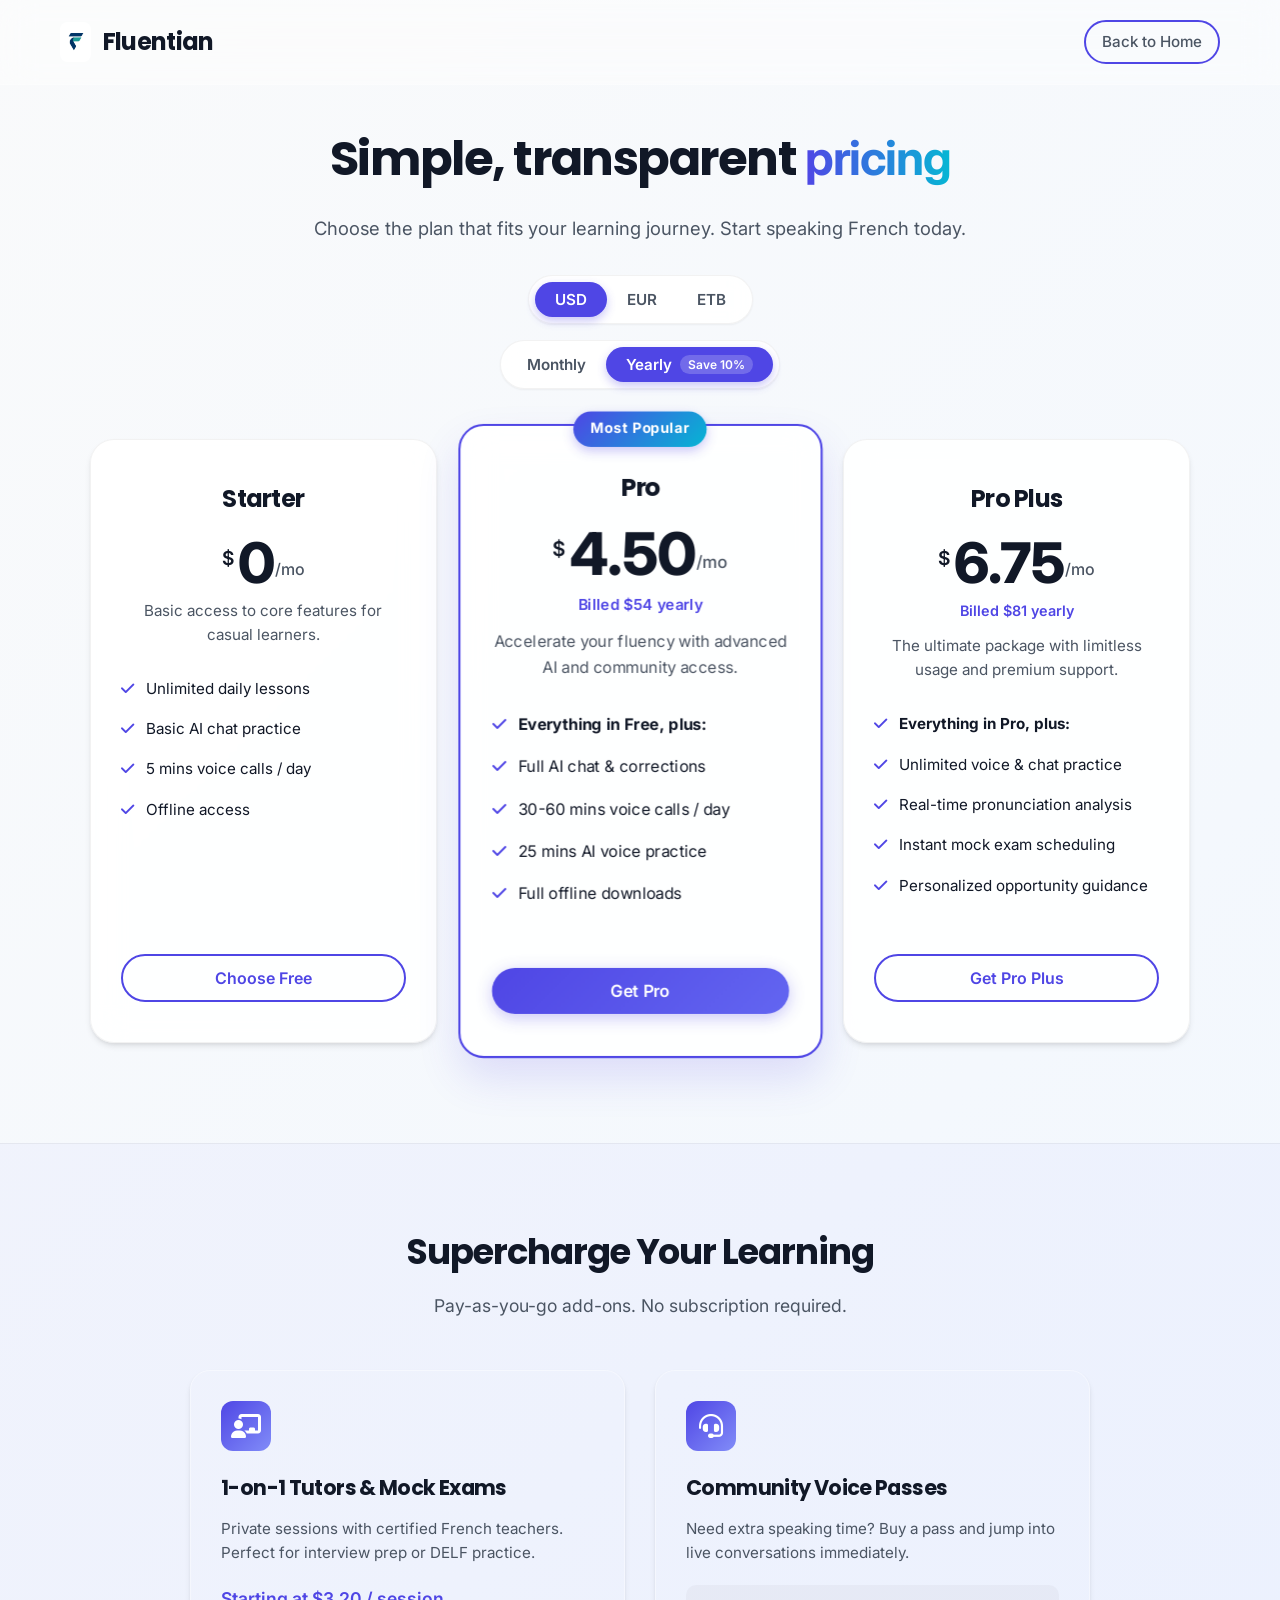
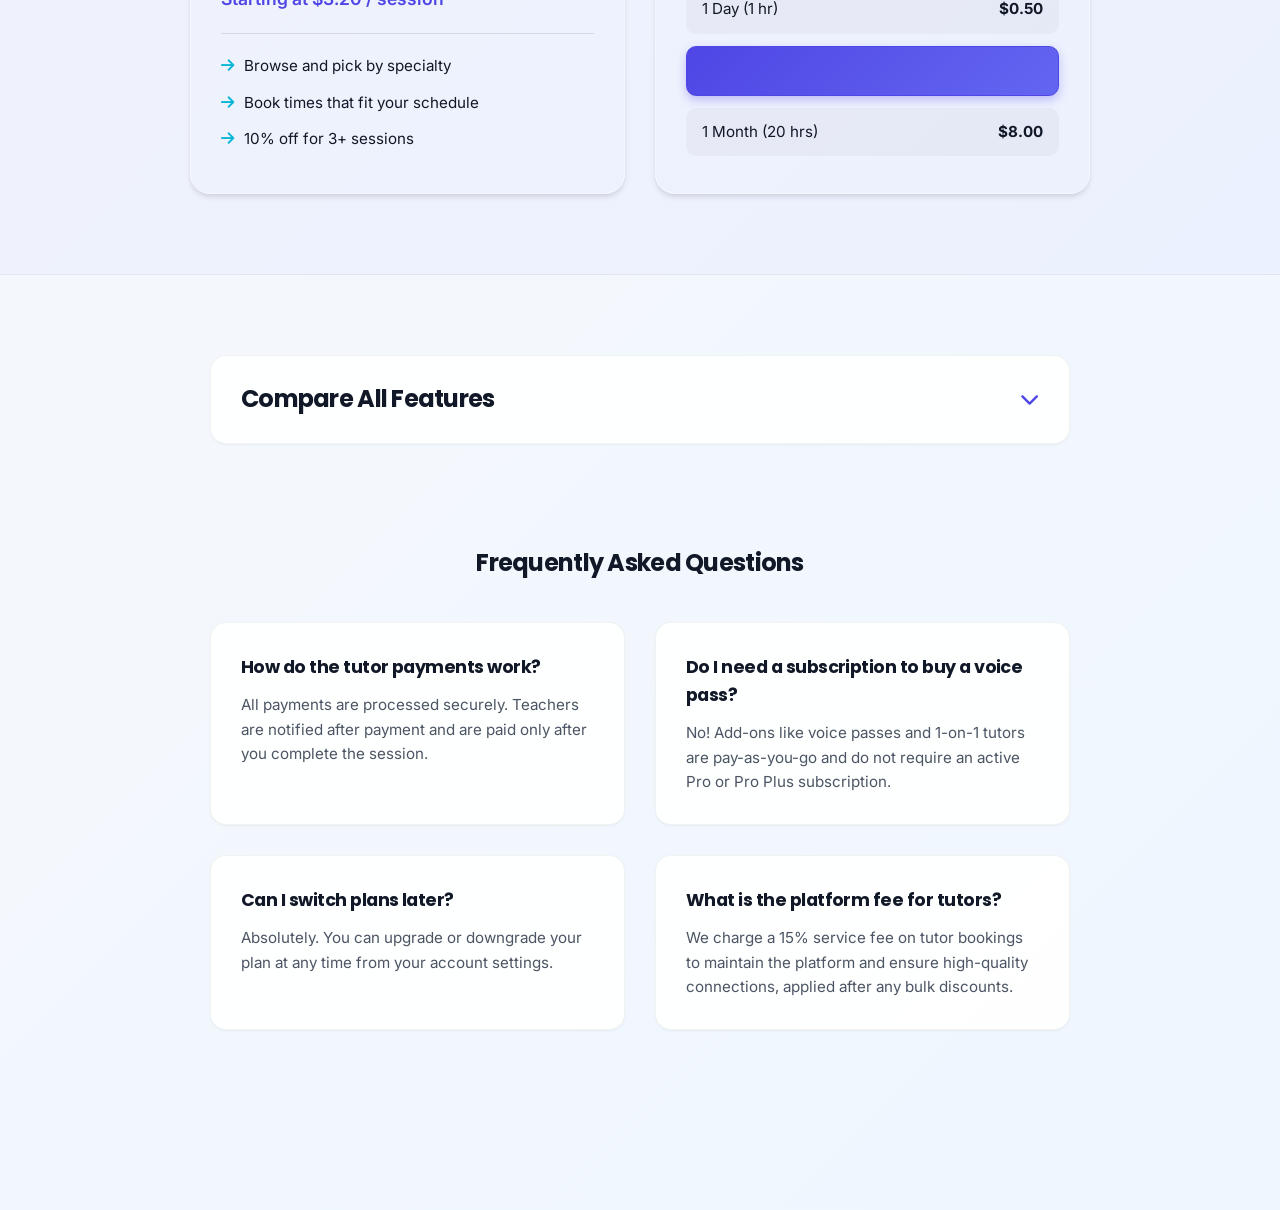
==== commit 21a095dd: "update weekly package price" ====
--- a/plan.html
+++ b/plan.html
@@ -10,8 +10,8 @@
     <link href="https://fonts.googleapis.com/css2?family=Inter:wght@400;500;600;700&family=Poppins:wght@500;600;700;800&display=swap" rel="stylesheet">
     <link rel="stylesheet" href="https://cdnjs.cloudflare.com/ajax/libs/font-awesome/6.5.0/css/all.min.css">
     
-    <link rel="stylesheet" href="styles.css">
-    <link rel="stylesheet" href="pricing.css">
+    <link rel="stylesheet" href="styles.css?v=2">
+    <link rel="stylesheet" href="pricing.css?v=2">
 </head>
 <body>
     <!-- Navbar -->
@@ -37,6 +37,7 @@
                 <!-- Currency Toggle -->
                 <div class="currency-toggle" id="currency-toggle">
                     <button class="currency-btn active" data-currency="usd">USD</button>
+                    <button class="currency-btn" data-currency="eur">EUR</button>
                     <button class="currency-btn" data-currency="etb">ETB</button>
                 </div>
                 
@@ -57,8 +58,9 @@
                         <h3>Starter</h3>
                         <div class="price-display">
                             <span class="currency-symbol usd-only">$</span>
+                            <span class="currency-symbol eur-only">€</span>
                             <span class="currency-symbol etb-only">ETB</span>
-                            <span class="amount" data-usd-monthly="0" data-usd-yearly="0" data-etb-monthly="0" data-etb-yearly="0">0</span>
+                            <span class="amount" data-usd-monthly="0" data-usd-yearly="0" data-eur-monthly="0" data-eur-yearly="0" data-etb-monthly="0" data-etb-yearly="0">0</span>
                             <span class="period">/mo</span>
                         </div>
                         <p class="card-desc">Basic access to core features for casual learners.</p>
@@ -79,11 +81,13 @@
                         <h3>Pro</h3>
                         <div class="price-display">
                             <span class="currency-symbol usd-only">$</span>
+                            <span class="currency-symbol eur-only">€</span>
                             <span class="currency-symbol etb-only">ETB</span>
-                            <span class="amount" data-usd-monthly="5" data-usd-yearly="4.50" data-etb-monthly="780" data-etb-yearly="702">4.50</span>
+                            <span class="amount" data-usd-monthly="5" data-usd-yearly="4.50" data-eur-monthly="4.50" data-eur-yearly="3.90" data-etb-monthly="780" data-etb-yearly="702">4.50</span>
                             <span class="period">/mo</span>
                         </div>
                         <p class="yearly-billed yearly-only usd-only">Billed $54 yearly</p>
+                        <p class="yearly-billed yearly-only eur-only">Billed €47 yearly</p>
                         <p class="yearly-billed yearly-only etb-only">Billed ETB 8,424 yearly</p>
                         <p class="card-desc">Accelerate your fluency with advanced AI and community access.</p>
                     </div>
@@ -103,11 +107,13 @@
                         <h3>Pro Plus</h3>
                         <div class="price-display">
                             <span class="currency-symbol usd-only">$</span>
+                            <span class="currency-symbol eur-only">€</span>
                             <span class="currency-symbol etb-only">ETB</span>
-                            <span class="amount" data-usd-monthly="7.50" data-usd-yearly="6.75" data-etb-monthly="1170" data-etb-yearly="1053">6.75</span>
+                            <span class="amount" data-usd-monthly="7.50" data-usd-yearly="6.75" data-eur-monthly="6.50" data-eur-yearly="5.80" data-etb-monthly="1170" data-etb-yearly="1053">6.75</span>
                             <span class="period">/mo</span>
                         </div>
                         <p class="yearly-billed yearly-only usd-only">Billed $81 yearly</p>
+                        <p class="yearly-billed yearly-only eur-only">Billed €70 yearly</p>
                         <p class="yearly-billed yearly-only etb-only">Billed ETB 12,636 yearly</p>
                         <p class="card-desc">The ultimate package with limitless usage and premium support.</p>
                     </div>
@@ -137,7 +143,7 @@
                         <h3>1-on-1 Tutors & Mock Exams</h3>
                         <p>Private sessions with certified French teachers. Perfect for interview prep or DELF practice.</p>
                         <div class="addon-price">
-                            Starting at <span class="usd-only">$3.20</span><span class="etb-only">ETB 500</span> / session
+                            Starting at <span class="usd-only">$3.20</span><span class="eur-only">€2.80</span><span class="etb-only">ETB 500</span> / session
                         </div>
                         <ul class="addon-features">
                             <li><i class="fas fa-arrow-right"></i> Browse and pick by specialty</li>
@@ -153,15 +159,15 @@
                         <div class="pass-options">
                             <div class="pass-item">
                                 <span>1 Day (1 hr)</span>
-                                <strong><span class="usd-only">$0.50</span><span class="etb-only">ETB 78</span></strong>
+                                <strong><span class="usd-only">$0.50</span><span class="eur-only">€0.45</span><span class="etb-only">ETB 78</span></strong>
                             </div>
                             <div class="pass-item highlight">
                                 <span>1 Week (5 hrs)</span>
-                                <strong><span class="usd-only">$2.00</span><span class="etb-only">ETB 312</span></strong>
+                                <strong><span class="usd-only">$2.00</span><span class="eur-only">€1.75</span><span class="etb-only">ETB 312</span></strong>
                             </div>
                             <div class="pass-item">
                                 <span>1 Month (20 hrs)</span>
-                                <strong><span class="usd-only">$8.00</span><span class="etb-only">ETB 1,248</span></strong>
+                                <strong><span class="usd-only">$8.00</span><span class="eur-only">€7.00</span><span class="etb-only">ETB 1,248</span></strong>
                             </div>
                         </div>
                     </div>
@@ -187,49 +193,65 @@
                     </thead>
                     <tbody>
                         <tr>
-                            <td>Daily learning lessons</td>
-                            <td>Unlimited</td>
-                            <td>Unlimited</td>
-                            <td>Unlimited</td>
-                        </tr>
-                        <tr>
-                            <td>24/7 AI Conversation Partner</td>
+                            <td>Daily learning lessons
+                                <span class="info-icon" tabindex="0"><i class="fa-solid fa-circle-info"></i><span class="info-tooltip">The number of structured language lessons you can complete each day.</span></span>
+                            </td>
+                            <td>Unlimited</td>
+                            <td>Unlimited</td>
+                            <td>Unlimited</td>
+                        </tr>
+                        <tr>
+                            <td>24/7 AI Conversation Partner
+                                <span class="info-icon" tabindex="0"><i class="fa-solid fa-circle-info"></i><span class="info-tooltip">Converse with Fluentian's AI to practice language scenarios.</span></span>
+                            </td>
                             <td>Limited</td>
                             <td>500–2000 msgs</td>
                             <td>Unlimited</td>
                         </tr>
                         <tr>
-                            <td>AI Grammar Corrections</td>
+                            <td>AI Grammar Corrections
+                                <span class="info-icon" tabindex="0"><i class="fa-solid fa-circle-info"></i><span class="info-tooltip">AI-powered grammar correction and rewriting suggestions for your chat messages.</span></span>
+                            </td>
                             <td>Limited</td>
                             <td>Full & advanced</td>
                             <td>Highest quality</td>
                         </tr>
                         <tr>
-                            <td>Global Language Exchange</td>
+                            <td>Global Language Exchange
+                                <span class="info-icon" tabindex="0"><i class="fa-solid fa-circle-info"></i><span class="info-tooltip">Connect and match with other learners worldwide for language exchange.</span></span>
+                            </td>
                             <td>Limited</td>
                             <td>High-limit</td>
                             <td>Unlimited</td>
                         </tr>
                         <tr>
-                            <td>Live Community Voice Calls</td>
+                            <td>Live Community Voice Calls
+                                <span class="info-icon" tabindex="0"><i class="fa-solid fa-circle-info"></i><span class="info-tooltip">Practice speaking with other users via live voice calls.</span></span>
+                            </td>
                             <td>5 min / day</td>
                             <td>30–60 min / day</td>
                             <td>Unlimited</td>
                         </tr>
                         <tr>
-                            <td>AI Voice Practice</td>
+                            <td>AI Voice Practice
+                                <span class="info-icon" tabindex="0"><i class="fa-solid fa-circle-info"></i><span class="info-tooltip">Speak with the AI to practice pronunciation and fluency in realistic scenarios.</span></span>
+                            </td>
                             <td>3 min / day</td>
                             <td>25 min / day</td>
                             <td>Unlimited</td>
                         </tr>
                         <tr>
-                            <td>Pronunciation Analysis</td>
+                            <td>Pronunciation Analysis
+                                <span class="info-icon" tabindex="0"><i class="fa-solid fa-circle-info"></i><span class="info-tooltip">AI analyzes your voice and provides targeted feedback on pronunciation.</span></span>
+                            </td>
                             <td>1 / day (Basic speed)</td>
                             <td>10 / day (Fast)</td>
                             <td>Unlimited (Real-time)</td>
                         </tr>
                         <tr>
-                            <td>Offline Access</td>
+                            <td>Offline Access
+                                <span class="info-icon" tabindex="0"><i class="fa-solid fa-circle-info"></i><span class="info-tooltip">Access your lessons and features without an active internet connection.</span></span>
+                            </td>
                             <td>Included</td>
                             <td>Full downloads</td>
                             <td>Premium packs</td>
--- a/pricing.css
+++ b/pricing.css
@@ -72,8 +72,9 @@
 }
 
 /* Currency Display Logic */
-body[data-currency="usd"] .etb-only { display: none !important; }
-body[data-currency="etb"] .usd-only { display: none !important; }
+body[data-currency="usd"] .etb-only, body[data-currency="usd"] .eur-only { display: none !important; }
+body[data-currency="etb"] .usd-only, body[data-currency="etb"] .eur-only { display: none !important; }
+body[data-currency="eur"] .usd-only, body[data-currency="eur"] .etb-only { display: none !important; }
 
 body[data-billing="monthly"] .yearly-only { display: none !important; }
 
@@ -331,13 +332,21 @@
 }
 
 .pass-item.highlight {
-    background: rgba(79, 70, 229, 0.1);
+    background: linear-gradient(135deg, var(--primary), #6366F1);
     border: 1px solid var(--primary);
-    color: var(--primary);
+    box-shadow: 0 4px 10px rgba(79, 70, 229, 0.3);
+}
+
+.pass-item.highlight,
+.pass-item.highlight span,
+.pass-item.highlight strong {
+    color: #ffffff !important;
 }
 
 body.dark-mode .pass-item.highlight {
-    background: rgba(79, 70, 229, 0.2);
+    background: linear-gradient(135deg, var(--primary), #6366F1);
+    color: white;
+    border-color: transparent;
 }
 
 /* Comparison Table */
@@ -468,3 +477,58 @@
 }
 
 .text-center { text-align: center; }
+
+/* Tooltips for Features */
+.info-icon {
+    display: inline-block;
+    margin-left: 6px;
+    color: var(--gray);
+    font-size: 0.9rem;
+    cursor: help;
+    position: relative;
+    vertical-align: middle;
+}
+.info-tooltip {
+    visibility: hidden;
+    opacity: 0;
+    width: 240px;
+    background: var(--dark);
+    color: #fff;
+    text-align: left;
+    border-radius: 8px;
+    padding: 10px 14px;
+    position: absolute;
+    z-index: 50;
+    bottom: 150%;
+    left: 50%;
+    transform: translateX(-50%) translateY(10px);
+    font-size: 0.85rem;
+    font-weight: 400;
+    line-height: 1.4;
+    box-shadow: var(--shadow-lg);
+    transition: all 0.2s ease;
+    pointer-events: none;
+}
+.info-tooltip::after {
+    content: '';
+    position: absolute;
+    top: 100%;
+    left: 50%;
+    margin-left: -6px;
+    border-width: 6px;
+    border-style: solid;
+    border-color: var(--dark) transparent transparent transparent;
+}
+.info-icon:hover .info-tooltip,
+.info-icon:focus .info-tooltip {
+    visibility: visible;
+    opacity: 1;
+    transform: translateX(-50%) translateY(0);
+}
+body.dark-mode .info-tooltip {
+    background: #fff;
+    color: var(--dark);
+}
+body.dark-mode .info-tooltip::after {
+    border-color: #fff transparent transparent transparent;
+}
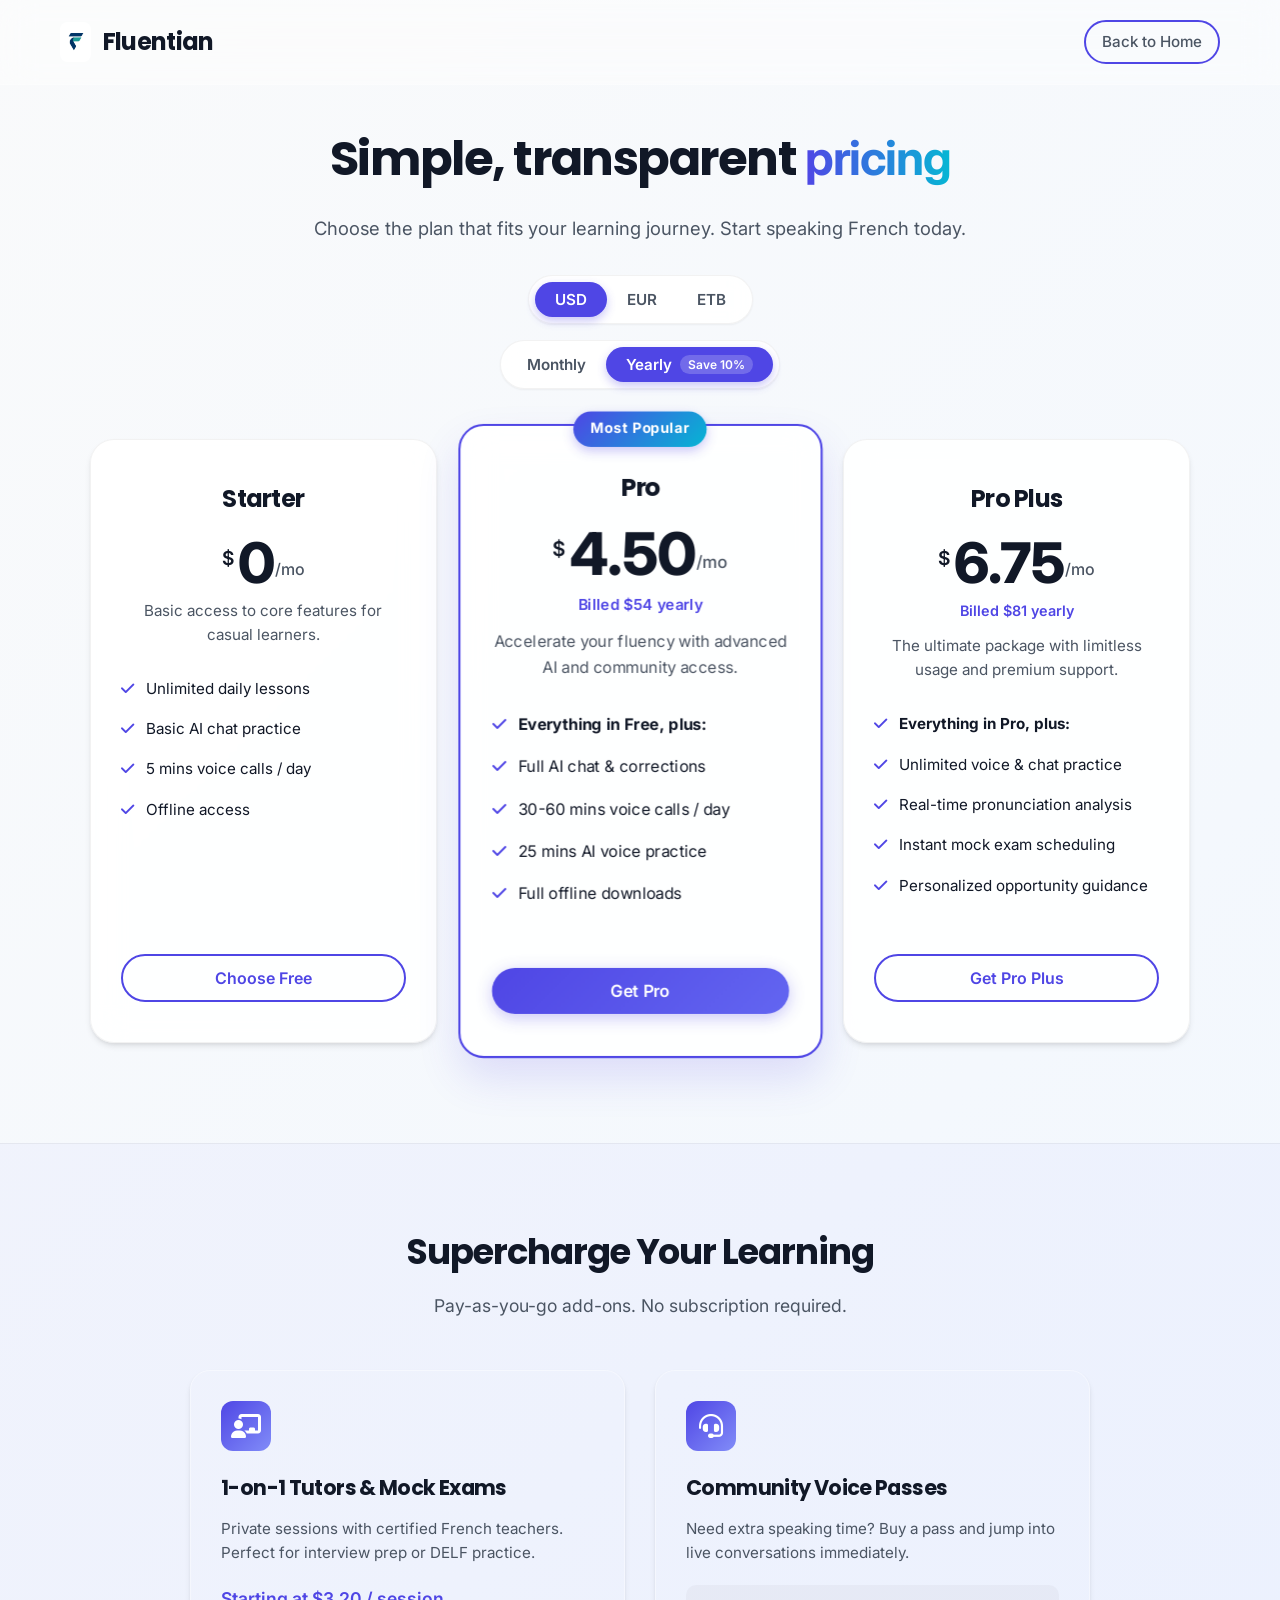
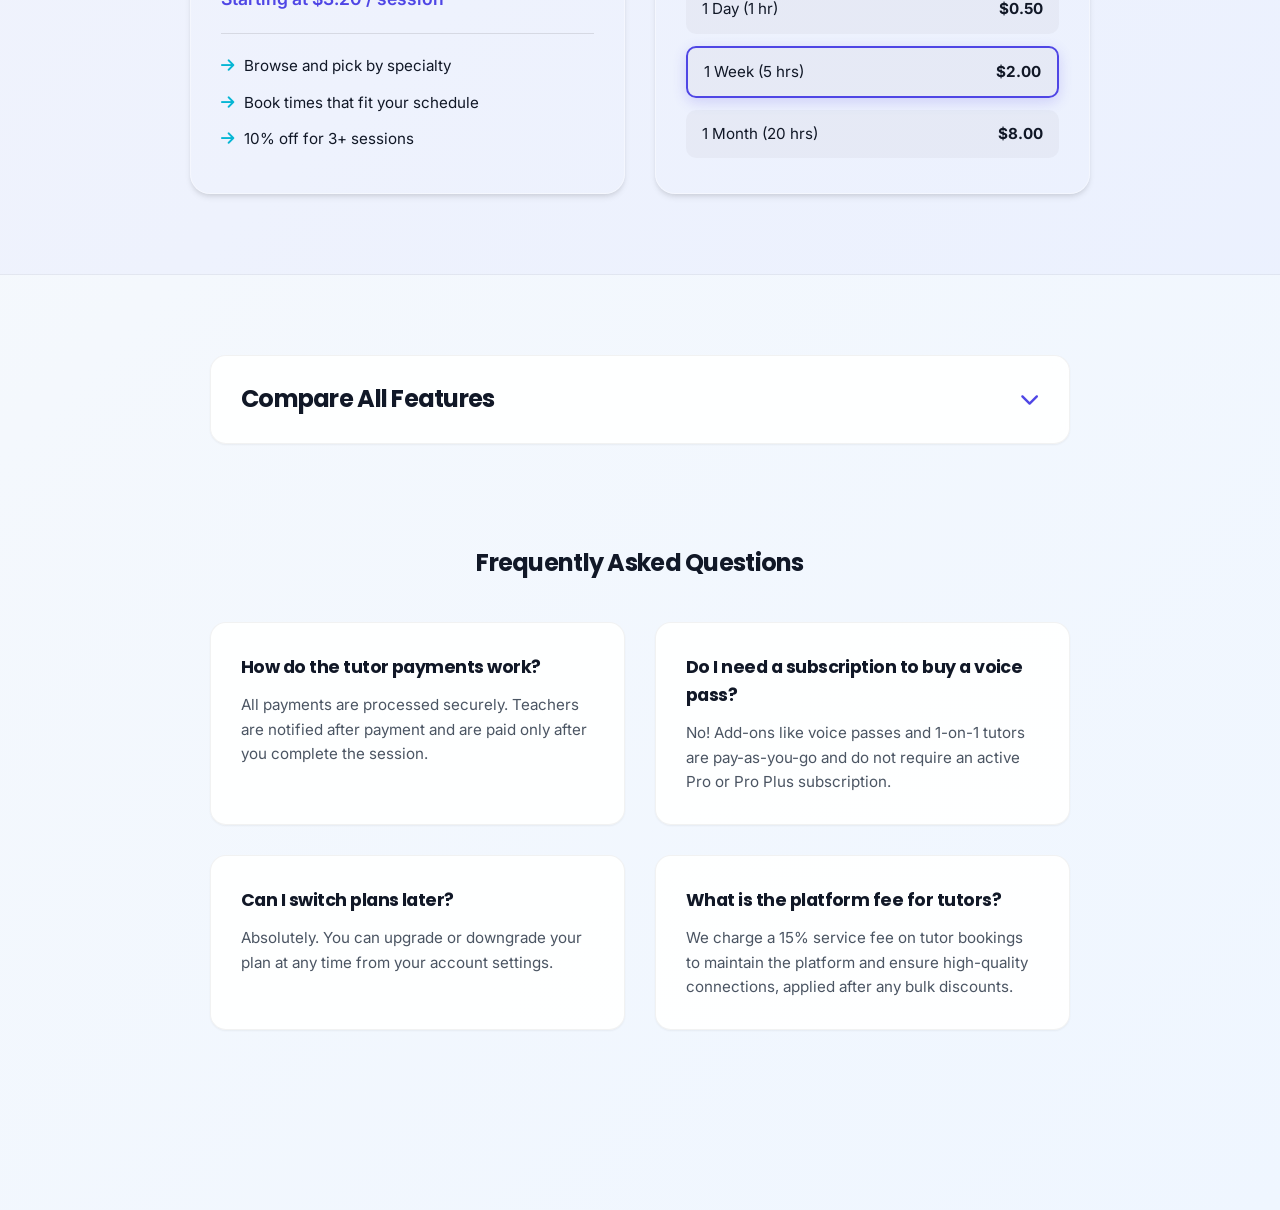
==== commit cd3a50de: "fix: pricing page pass item styling and currency toggles" ====
--- a/plan.html
+++ b/plan.html
@@ -1,5 +1,6 @@
 <!DOCTYPE html>
 <html lang="en">
+
 <head>
     <meta charset="UTF-8">
     <meta name="viewport" content="width=device-width, initial-scale=1.0">
@@ -7,12 +8,15 @@
     <!-- Fonts and Icons -->
     <link rel="preconnect" href="https://fonts.googleapis.com">
     <link rel="preconnect" href="https://fonts.gstatic.com" crossorigin>
-    <link href="https://fonts.googleapis.com/css2?family=Inter:wght@400;500;600;700&family=Poppins:wght@500;600;700;800&display=swap" rel="stylesheet">
+    <link
+        href="https://fonts.googleapis.com/css2?family=Inter:wght@400;500;600;700&family=Poppins:wght@500;600;700;800&display=swap"
+        rel="stylesheet">
     <link rel="stylesheet" href="https://cdnjs.cloudflare.com/ajax/libs/font-awesome/6.5.0/css/all.min.css">
-    
-    <link rel="stylesheet" href="styles.css?v=2">
-    <link rel="stylesheet" href="pricing.css?v=2">
+
+    <link rel="stylesheet" href="styles.css?v=3">
+    <link rel="stylesheet" href="pricing.css?v=3">
 </head>
+
 <body>
     <!-- Navbar -->
     <nav class="navbar">
@@ -32,7 +36,7 @@
         <div class="pricing-header">
             <h1>Simple, transparent <span class="gradient-text">pricing</span></h1>
             <p>Choose the plan that fits your learning journey. Start speaking French today.</p>
-            
+
             <div class="toggles-container">
                 <!-- Currency Toggle -->
                 <div class="currency-toggle" id="currency-toggle">
@@ -40,11 +44,12 @@
                     <button class="currency-btn" data-currency="eur">EUR</button>
                     <button class="currency-btn" data-currency="etb">ETB</button>
                 </div>
-                
+
                 <!-- Billing Toggle -->
                 <div class="billing-toggle" id="billing-toggle">
                     <button class="billing-btn" data-billing="monthly">Monthly</button>
-                    <button class="billing-btn active" data-billing="yearly">Yearly <span class="discount-badge">Save 10%</span></button>
+                    <button class="billing-btn active" data-billing="yearly">Yearly <span class="discount-badge">Save
+                            10%</span></button>
                 </div>
             </div>
         </div>
@@ -60,7 +65,8 @@
                             <span class="currency-symbol usd-only">$</span>
                             <span class="currency-symbol eur-only">€</span>
                             <span class="currency-symbol etb-only">ETB</span>
-                            <span class="amount" data-usd-monthly="0" data-usd-yearly="0" data-eur-monthly="0" data-eur-yearly="0" data-etb-monthly="0" data-etb-yearly="0">0</span>
+                            <span class="amount" data-usd-monthly="0" data-usd-yearly="0" data-eur-monthly="0"
+                                data-eur-yearly="0" data-etb-monthly="0" data-etb-yearly="0">0</span>
                             <span class="period">/mo</span>
                         </div>
                         <p class="card-desc">Basic access to core features for casual learners.</p>
@@ -83,7 +89,8 @@
                             <span class="currency-symbol usd-only">$</span>
                             <span class="currency-symbol eur-only">€</span>
                             <span class="currency-symbol etb-only">ETB</span>
-                            <span class="amount" data-usd-monthly="5" data-usd-yearly="4.50" data-eur-monthly="4.50" data-eur-yearly="3.90" data-etb-monthly="780" data-etb-yearly="702">4.50</span>
+                            <span class="amount" data-usd-monthly="5" data-usd-yearly="4.50" data-eur-monthly="4.50"
+                                data-eur-yearly="3.90" data-etb-monthly="780" data-etb-yearly="702">4.50</span>
                             <span class="period">/mo</span>
                         </div>
                         <p class="yearly-billed yearly-only usd-only">Billed $54 yearly</p>
@@ -109,7 +116,8 @@
                             <span class="currency-symbol usd-only">$</span>
                             <span class="currency-symbol eur-only">€</span>
                             <span class="currency-symbol etb-only">ETB</span>
-                            <span class="amount" data-usd-monthly="7.50" data-usd-yearly="6.75" data-eur-monthly="6.50" data-eur-yearly="5.80" data-etb-monthly="1170" data-etb-yearly="1053">6.75</span>
+                            <span class="amount" data-usd-monthly="7.50" data-usd-yearly="6.75" data-eur-monthly="6.50"
+                                data-eur-yearly="5.80" data-etb-monthly="1170" data-etb-yearly="1053">6.75</span>
                             <span class="period">/mo</span>
                         </div>
                         <p class="yearly-billed yearly-only usd-only">Billed $81 yearly</p>
@@ -136,14 +144,16 @@
                     <h2>Supercharge Your Learning</h2>
                     <p>Pay-as-you-go add-ons. No subscription required.</p>
                 </div>
-                
+
                 <div class="addons-grid">
                     <div class="addon-card">
                         <div class="addon-icon"><i class="fas fa-chalkboard-teacher"></i></div>
                         <h3>1-on-1 Tutors & Mock Exams</h3>
-                        <p>Private sessions with certified French teachers. Perfect for interview prep or DELF practice.</p>
+                        <p>Private sessions with certified French teachers. Perfect for interview prep or DELF practice.
+                        </p>
                         <div class="addon-price">
-                            Starting at <span class="usd-only">$3.20</span><span class="eur-only">€2.80</span><span class="etb-only">ETB 500</span> / session
+                            Starting at <span class="usd-only">$3.20</span><span class="eur-only">€2.80</span><span
+                                class="etb-only">ETB 500</span> / session
                         </div>
                         <ul class="addon-features">
                             <li><i class="fas fa-arrow-right"></i> Browse and pick by specialty</li>
@@ -159,15 +169,17 @@
                         <div class="pass-options">
                             <div class="pass-item">
                                 <span>1 Day (1 hr)</span>
-                                <strong><span class="usd-only">$0.50</span><span class="eur-only">€0.45</span><span class="etb-only">ETB 78</span></strong>
+                                <strong><span class="usd-only">$0.50</span><span class="eur-only">€0.45</span><span
+                                        class="etb-only">ETB 78</span></strong>
                             </div>
-                            <div class="pass-item highlight">
+                            <div class="pass-item" style="border:2px solid #4F46E5; box-shadow:0 4px 14px rgba(79,70,229,0.2);">
                                 <span>1 Week (5 hrs)</span>
                                 <strong><span class="usd-only">$2.00</span><span class="eur-only">€1.75</span><span class="etb-only">ETB 312</span></strong>
                             </div>
                             <div class="pass-item">
                                 <span>1 Month (20 hrs)</span>
-                                <strong><span class="usd-only">$8.00</span><span class="eur-only">€7.00</span><span class="etb-only">ETB 1,248</span></strong>
+                                <strong><span class="usd-only">$8.00</span><span class="eur-only">€7.00</span><span
+                                        class="etb-only">ETB 1,248</span></strong>
                             </div>
                         </div>
                     </div>
@@ -194,7 +206,9 @@
                     <tbody>
                         <tr>
                             <td>Daily learning lessons
-                                <span class="info-icon" tabindex="0"><i class="fa-solid fa-circle-info"></i><span class="info-tooltip">The number of structured language lessons you can complete each day.</span></span>
+                                <span class="info-icon" tabindex="0"><i class="fa-solid fa-circle-info"></i><span
+                                        class="info-tooltip">The number of structured language lessons you can complete
+                                        each day.</span></span>
                             </td>
                             <td>Unlimited</td>
                             <td>Unlimited</td>
@@ -202,7 +216,9 @@
                         </tr>
                         <tr>
                             <td>24/7 AI Conversation Partner
-                                <span class="info-icon" tabindex="0"><i class="fa-solid fa-circle-info"></i><span class="info-tooltip">Converse with Fluentian's AI to practice language scenarios.</span></span>
+                                <span class="info-icon" tabindex="0"><i class="fa-solid fa-circle-info"></i><span
+                                        class="info-tooltip">Converse with Fluentian's AI to practice language
+                                        scenarios.</span></span>
                             </td>
                             <td>Limited</td>
                             <td>500–2000 msgs</td>
@@ -210,7 +226,9 @@
                         </tr>
                         <tr>
                             <td>AI Grammar Corrections
-                                <span class="info-icon" tabindex="0"><i class="fa-solid fa-circle-info"></i><span class="info-tooltip">AI-powered grammar correction and rewriting suggestions for your chat messages.</span></span>
+                                <span class="info-icon" tabindex="0"><i class="fa-solid fa-circle-info"></i><span
+                                        class="info-tooltip">AI-powered grammar correction and rewriting suggestions for
+                                        your chat messages.</span></span>
                             </td>
                             <td>Limited</td>
                             <td>Full & advanced</td>
@@ -218,7 +236,9 @@
                         </tr>
                         <tr>
                             <td>Global Language Exchange
-                                <span class="info-icon" tabindex="0"><i class="fa-solid fa-circle-info"></i><span class="info-tooltip">Connect and match with other learners worldwide for language exchange.</span></span>
+                                <span class="info-icon" tabindex="0"><i class="fa-solid fa-circle-info"></i><span
+                                        class="info-tooltip">Connect and match with other learners worldwide for
+                                        language exchange.</span></span>
                             </td>
                             <td>Limited</td>
                             <td>High-limit</td>
@@ -226,7 +246,9 @@
                         </tr>
                         <tr>
                             <td>Live Community Voice Calls
-                                <span class="info-icon" tabindex="0"><i class="fa-solid fa-circle-info"></i><span class="info-tooltip">Practice speaking with other users via live voice calls.</span></span>
+                                <span class="info-icon" tabindex="0"><i class="fa-solid fa-circle-info"></i><span
+                                        class="info-tooltip">Practice speaking with other users via live voice
+                                        calls.</span></span>
                             </td>
                             <td>5 min / day</td>
                             <td>30–60 min / day</td>
@@ -234,7 +256,9 @@
                         </tr>
                         <tr>
                             <td>AI Voice Practice
-                                <span class="info-icon" tabindex="0"><i class="fa-solid fa-circle-info"></i><span class="info-tooltip">Speak with the AI to practice pronunciation and fluency in realistic scenarios.</span></span>
+                                <span class="info-icon" tabindex="0"><i class="fa-solid fa-circle-info"></i><span
+                                        class="info-tooltip">Speak with the AI to practice pronunciation and fluency in
+                                        realistic scenarios.</span></span>
                             </td>
                             <td>3 min / day</td>
                             <td>25 min / day</td>
@@ -242,7 +266,9 @@
                         </tr>
                         <tr>
                             <td>Pronunciation Analysis
-                                <span class="info-icon" tabindex="0"><i class="fa-solid fa-circle-info"></i><span class="info-tooltip">AI analyzes your voice and provides targeted feedback on pronunciation.</span></span>
+                                <span class="info-icon" tabindex="0"><i class="fa-solid fa-circle-info"></i><span
+                                        class="info-tooltip">AI analyzes your voice and provides targeted feedback on
+                                        pronunciation.</span></span>
                             </td>
                             <td>1 / day (Basic speed)</td>
                             <td>10 / day (Fast)</td>
@@ -250,7 +276,9 @@
                         </tr>
                         <tr>
                             <td>Offline Access
-                                <span class="info-icon" tabindex="0"><i class="fa-solid fa-circle-info"></i><span class="info-tooltip">Access your lessons and features without an active internet connection.</span></span>
+                                <span class="info-icon" tabindex="0"><i class="fa-solid fa-circle-info"></i><span
+                                        class="info-tooltip">Access your lessons and features without an active internet
+                                        connection.</span></span>
                             </td>
                             <td>Included</td>
                             <td>Full downloads</td>
@@ -267,11 +295,13 @@
             <div class="faq-grid">
                 <div class="faq-card">
                     <h4>How do the tutor payments work?</h4>
-                    <p>All payments are processed securely. Teachers are notified after payment and are paid only after you complete the session.</p>
+                    <p>All payments are processed securely. Teachers are notified after payment and are paid only after
+                        you complete the session.</p>
                 </div>
                 <div class="faq-card">
                     <h4>Do I need a subscription to buy a voice pass?</h4>
-                    <p>No! Add-ons like voice passes and 1-on-1 tutors are pay-as-you-go and do not require an active Pro or Pro Plus subscription.</p>
+                    <p>No! Add-ons like voice passes and 1-on-1 tutors are pay-as-you-go and do not require an active
+                        Pro or Pro Plus subscription.</p>
                 </div>
                 <div class="faq-card">
                     <h4>Can I switch plans later?</h4>
@@ -279,7 +309,8 @@
                 </div>
                 <div class="faq-card">
                     <h4>What is the platform fee for tutors?</h4>
-                    <p>We charge a 15% service fee on tutor bookings to maintain the platform and ensure high-quality connections, applied after any bulk discounts.</p>
+                    <p>We charge a 15% service fee on tutor bookings to maintain the platform and ensure high-quality
+                        connections, applied after any bulk discounts.</p>
                 </div>
             </div>
         </div>
@@ -291,7 +322,7 @@
         const currencyBtns = document.querySelectorAll('.currency-btn');
         const amounts = document.querySelectorAll('.amount');
         const body = document.body;
-        
+
         let currentBilling = 'yearly';
         let currentCurrency = 'usd';
 
@@ -325,7 +356,7 @@
                 el.textContent = val;
             });
         }
-        
+
         // Initial call
         updatePrices();
 
@@ -338,4 +369,5 @@
         }
     </script>
 </body>
-</html>
+
+</html>
--- a/pricing.css
+++ b/pricing.css
@@ -338,8 +338,10 @@
 }
 
 .pass-item.highlight,
-.pass-item.highlight span,
-.pass-item.highlight strong {
+.pass-item.highlight *,
+.pass-item.highlight span.usd-only,
+.pass-item.highlight span.eur-only,
+.pass-item.highlight span.etb-only {
     color: #ffffff !important;
 }
 
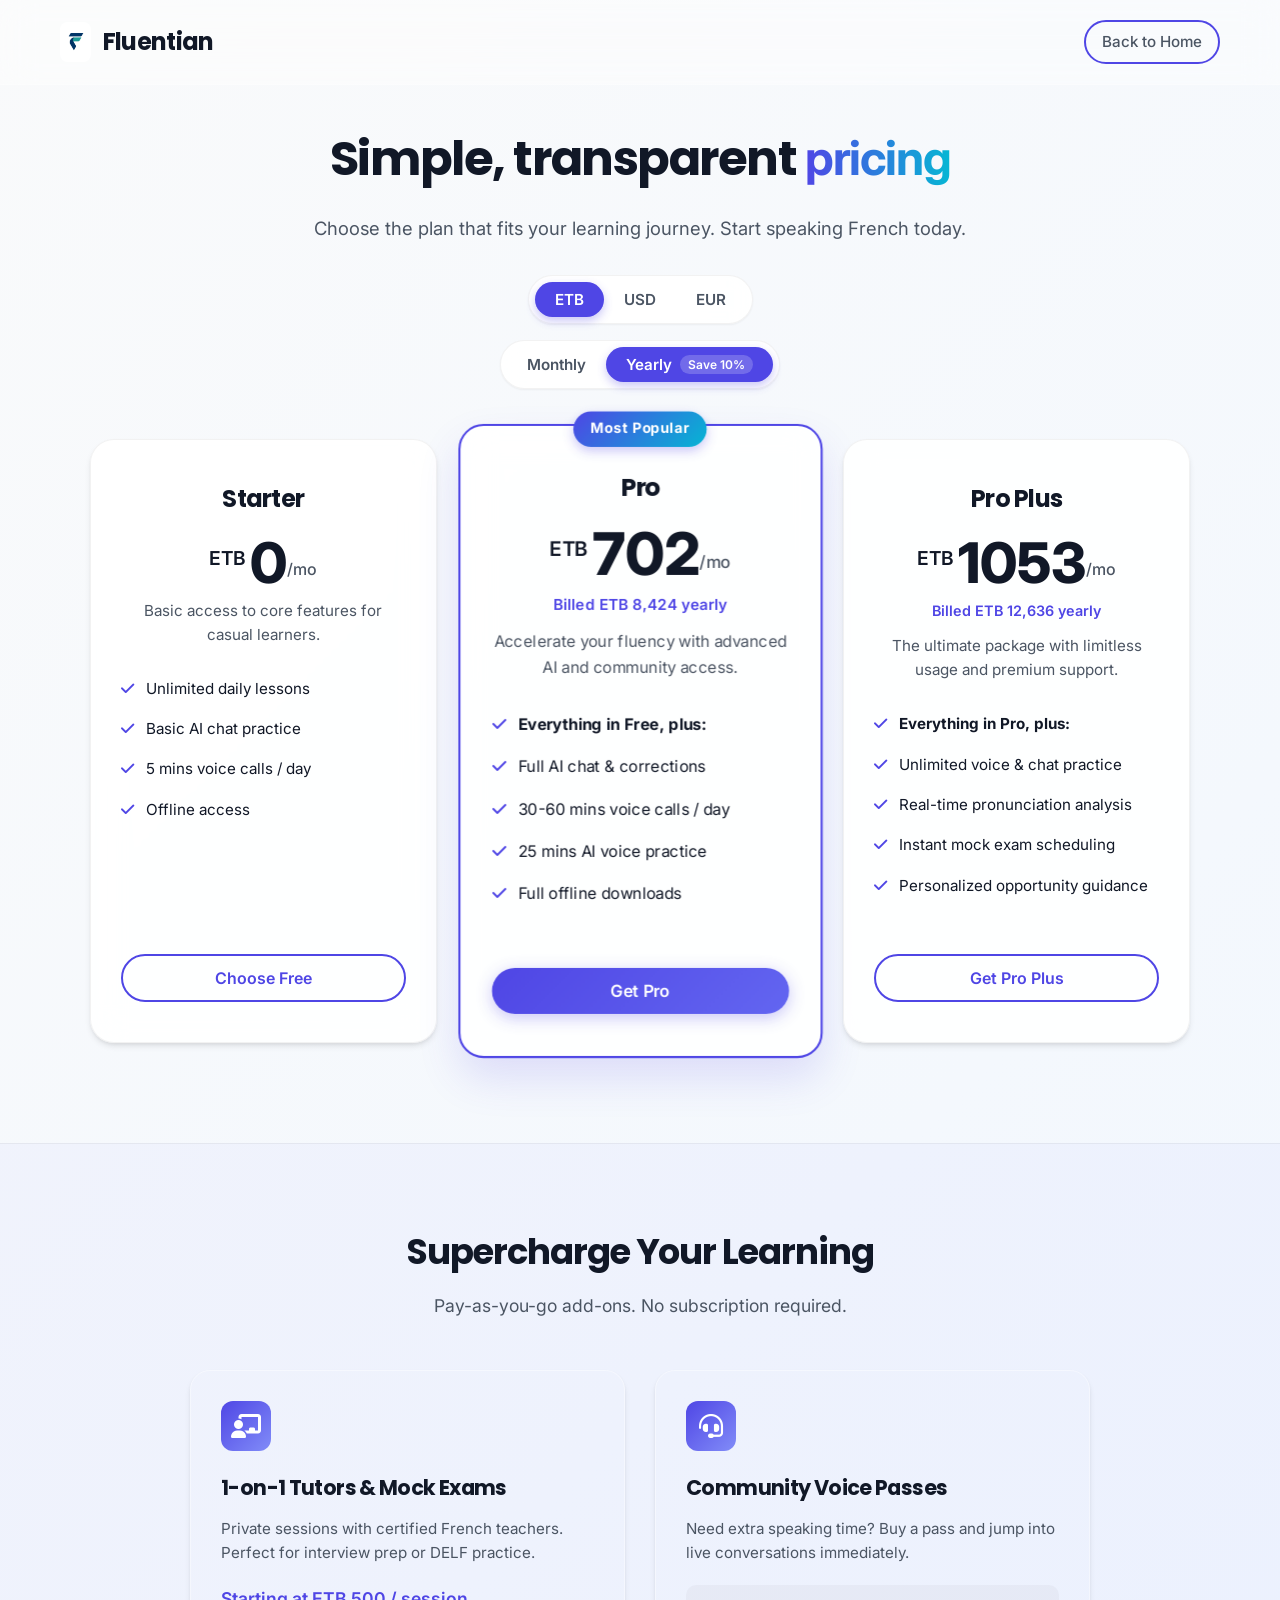
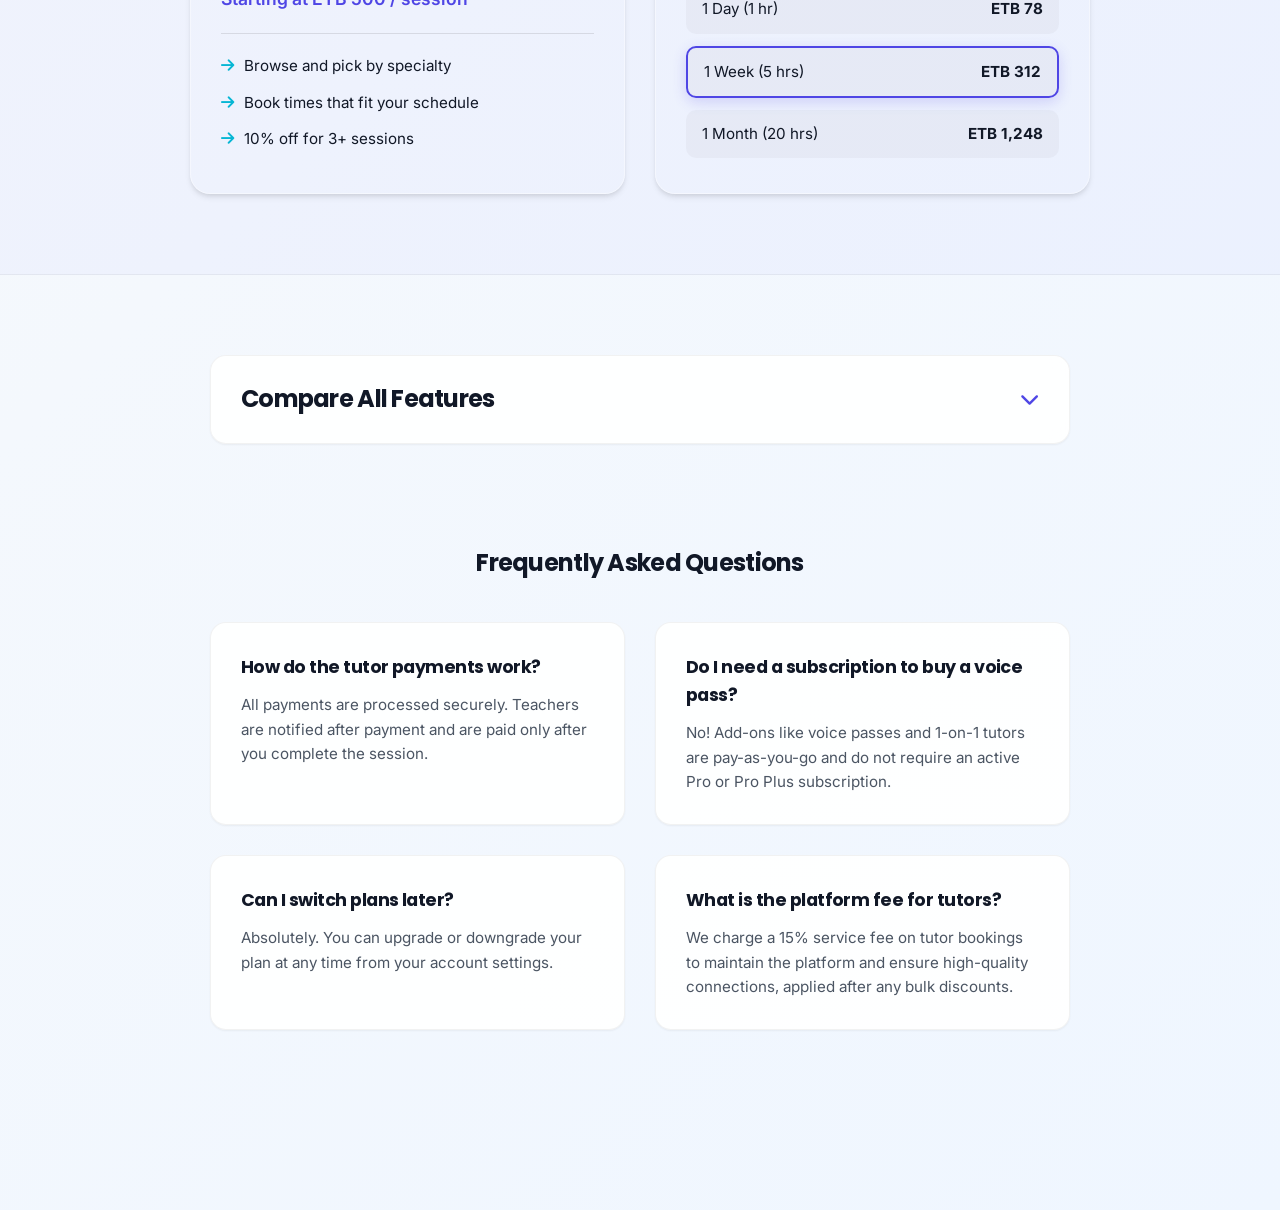
==== commit 488e4af5: "feat: reorder currency toggle to ETB, USD, EUR with ETB as default" ====
--- a/plan.html
+++ b/plan.html
@@ -40,9 +40,9 @@
             <div class="toggles-container">
                 <!-- Currency Toggle -->
                 <div class="currency-toggle" id="currency-toggle">
-                    <button class="currency-btn active" data-currency="usd">USD</button>
+                    <button class="currency-btn active" data-currency="etb">ETB</button>
+                    <button class="currency-btn" data-currency="usd">USD</button>
                     <button class="currency-btn" data-currency="eur">EUR</button>
-                    <button class="currency-btn" data-currency="etb">ETB</button>
                 </div>
 
                 <!-- Billing Toggle -->
@@ -324,7 +324,7 @@
         const body = document.body;
 
         let currentBilling = 'yearly';
-        let currentCurrency = 'usd';
+        let currentCurrency = 'etb';
 
         // Initialize state
         body.setAttribute('data-currency', currentCurrency);
